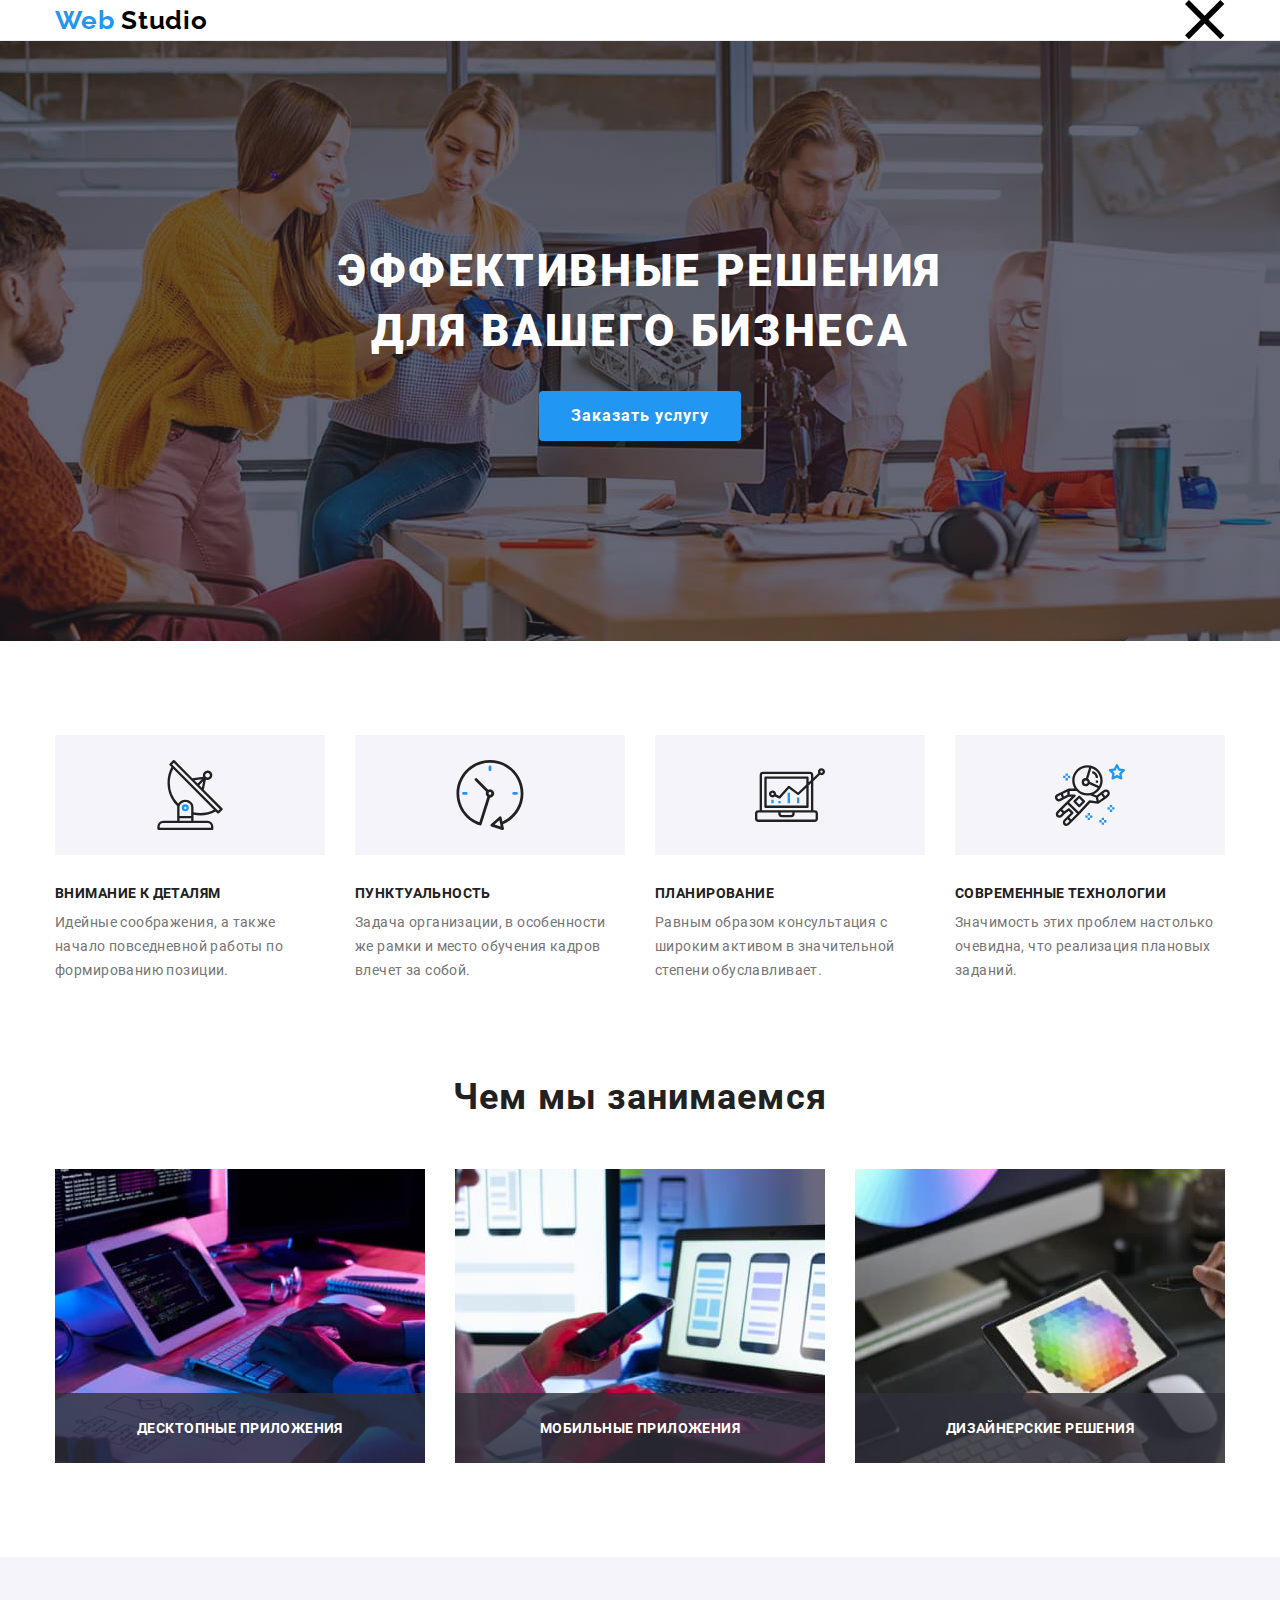
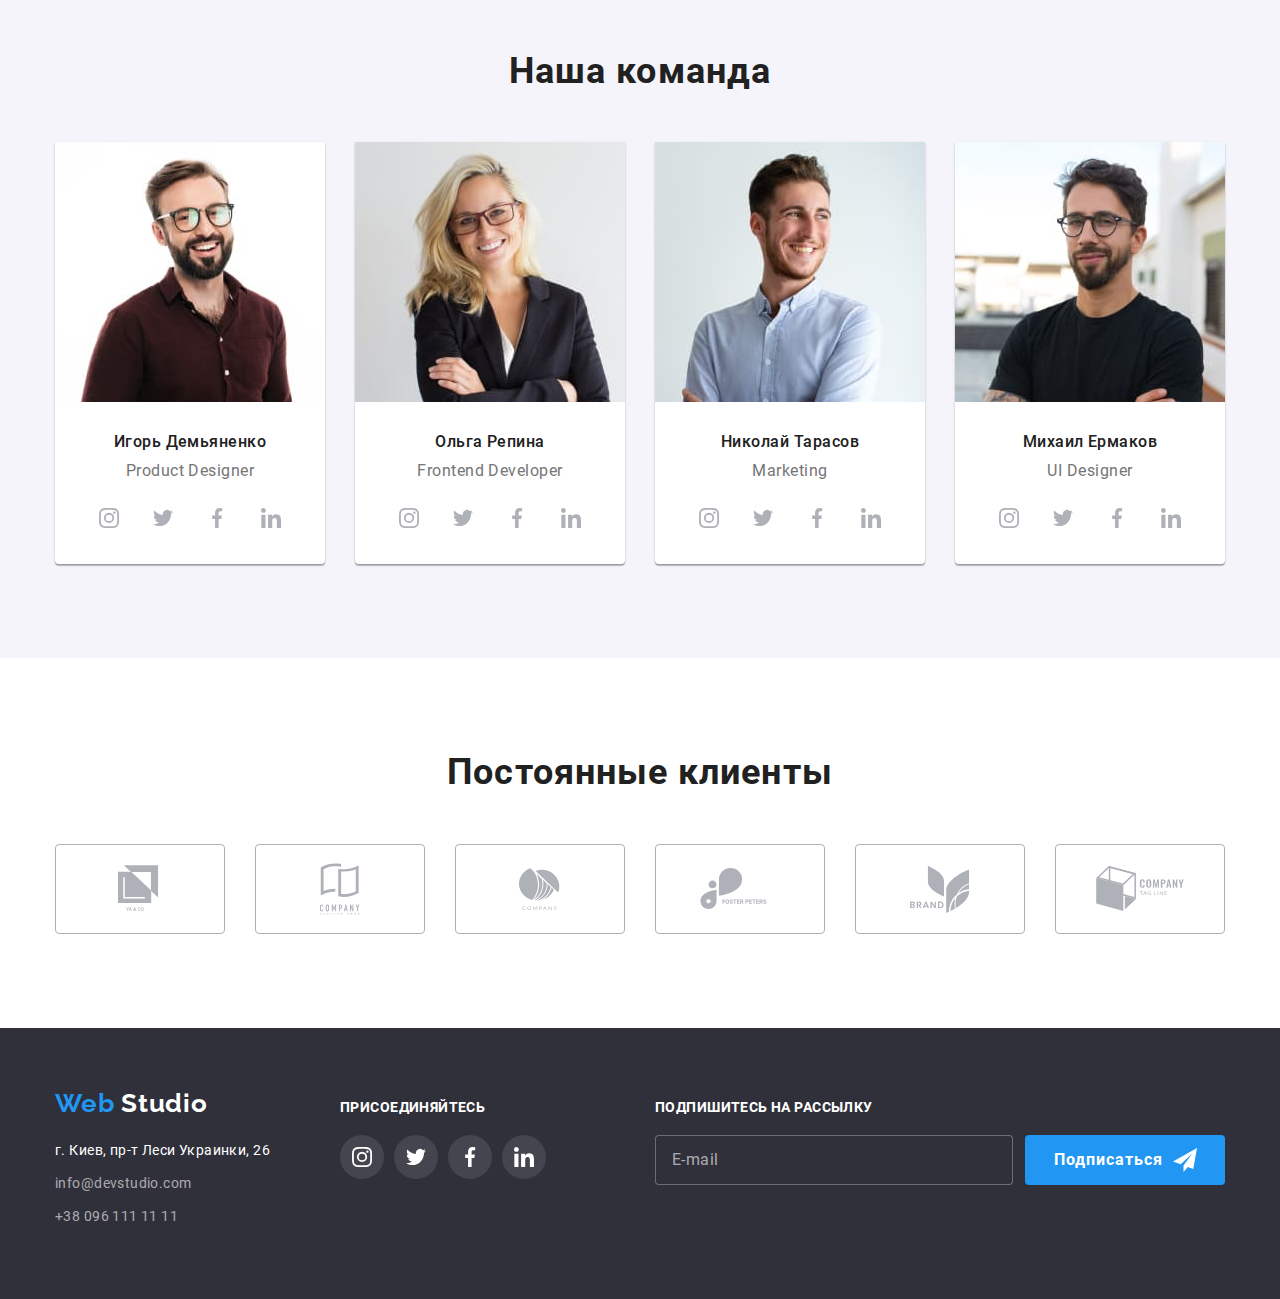
==== index.html @ 9d67cb55 "Добавляет адаптивную верстку" ====
<!DOCTYPE html>
<html lang="ru">
  <head>
    <meta charset="UTF-8" />
    <meta name="viewport" content="width=device-width, initial-scale=1.0" />
    <meta http-equiv="X-UA-Compatible" content="ie=edge" />
    <title>Веб студия</title>

    <link rel="stylesheet" href="./css/main.min.css" />
  </head>
  <body class="page">
    <!-- Шапка сайта -->
    <header class="page-header">
      <div class="container">
        <nav class="header-nav">
          <a href="./index.html" class="logo">
            <span class="logo-web">Web</span>
            <span class="logo-studio">Studio</span>
          </a>
          <button class="menu-button is-open" type="button" aria-expanded="false" aria-controls="menu-container" data-menu-button>
            <svg width="40" height="40" aria-label="Переключатель мобильного меню">
              
              <use class="icon-mobile-menu-close" href="./images/sprite.svg#icon-mobile-menu-close"></use>
              <use class="icon-mobile-menu" href="./images/sprite.svg#icon-mobile-menu"></use>
            </svg>  
            </button>

            <!-- <div class="menu-container" id="menu-container" data-menu>Menu</div> -->
          <!-- <ul class="list nav site-nav">
            <li class="site-nav-item">
              <a href="./index.html" class="site-nav-link current">Студия</a>
            </li>
            <li class="site-nav-item">
              <a href="./portfolio.html" class="site-nav-link">Портфолио</a>
            </li>
            <li class="site-nav-item">
              <a href="" class="site-nav-link">Контакты</a>
            </li>
          </ul>
        </nav>
        <ul class="list nav contact-nav">
          <li class="contact-nav-item">
            <a
              href="mailto:info@devstudio.com"
              class="contact-nav-link email-link"
              aria-label="envelope"
              ><svg class="email-link-icon">
                <use href="./images/sprite.svg#icon-envelope"></use></svg
              >info@devstudio.com</a
            >
          </li>
          <li class="contact-nav-item">
            <a
              href="tel:+380961111111"
              class="contact-nav-link phone-link"
              aria-label="mobilephone"
            >
              <svg class="phone-link-icon">
                <use href="./images/sprite.svg#icon-smartphone"></use></svg
              >+38 096 111 11 11</a
            >
          </li>
        </ul> -->
      </div>
    </header>

    <main>
      <!-- Герой -->
      <section class="hero hero-overlay">
        <h1 class="hero-title">
          Эффективные решения <br />
          для вашего бизнеса
        </h1>
        <button type="button" class="btn" data-modal-open>
          Заказать услугу
        </button>
      </section>

      <!-- Особенности -->
      <section class="section feature-section">
        <div class="container">
          <!-- Скрытый заголовок -->
          <h2 class="section-title visually-hidden">
            Особенности работы команды
          </h2>
          <ul class="list features-list">
            <li class="features-list-item icon-antenna">
              <div class="features-icon-container">
                <svg class="features-icon" width="70" height="70">
                  <use href="./images/sprite.svg#icon-antenna"></use>
                </svg>
              </div>
              <div class="features-textbox">
                <h3 class="title">Внимание к деталям</h3>
                <p class="features-description">
                  Идейные соображения, а также начало повседневной работы по
                  формированию позиции.
                </p>
              </div>
            </li>
            <li class="features-list-item icon-clock">
              <div class="features-icon-container">
                <svg class="features-icon" width="70" height="70">
                  <use href="./images/sprite.svg#icon-clock"></use>
                </svg>
              </div>
              <div class="features-textbox">
                <h3 class="title">Пунктуальность</h3>
                <p class="features-description">
                  Задача организации, в особенности же рамки и место обучения
                  кадров влечет за собой.
                </p>
              </div>
            </li>
            <li class="features-list-item icon-diagram">
              <div class="features-icon-container">
                <svg class="features-icon" width="70" height="70">
                  <use href="./images/sprite.svg#icon-diagram"></use>
                </svg>
              </div>
              <div class="features-textbox">
                <h3 class="title">Планирование</h3>
                <p class="features-description">
                  Равным образом консультация с широким активом в значительной
                  степени обуславливает.
                </p>
              </div>
            </li>
            <li class="features-list-item icon-astronaut">
              <div class="features-icon-container">
                <svg class="features-icon" width="70" height="70">
                  <use href="./images/sprite.svg#icon-astronaut"></use>
                </svg>
              </div>
              <div class="features-textbox">
                <h3 class="title">Современные технологии</h3>
                <p class="features-description">
                  Значимость этих проблем настолько очевидна, что реализация
                  плановых заданий.
                </p>
              </div>
            </li>
          </ul>
        </div>
      </section>

      <!-- Чем мы занимаемся -->
      <section class="section product-section">
        <div class="container">
          <h2 class="section-title">Чем мы занимаемся</h2>
          <ul class="list product-list">
            <li class="product-list-item">
              <img
                class="product-picture"
                src="./images/products/desktop-application.jpg"
                alt="Ноутбук"
                width="370"
              />
              <h3 class="title product-title">Десктопные приложения</h3>
            </li>
            <li class="product-list-item">
              <img
                class="product-picture"
                src="./images/products/mob-app.jpg"
                alt="Смартфон"
                width="370"
              />

              <h3 class="title product-title">Мобильные приложения</h3>
            </li>
            <li class="product-list-item">
              <img
                class="product-picture"
                src="./images/products/des-solution.jpg"
                alt="Дизайн"
                width="370"
              />

              <h3 class="title product-title">Дизайнерские решения</h3>
            </li>
          </ul>
        </div>
      </section>

      <!-- Наша команда -->
      <section class="section team-section">
        <div class="container">
          <h2 class="section-title">Наша команда</h2>
          <ul class="list team-list">
            <li class="team-list-item">
              <img
                class="team-picture"
                src="./images/team/team-igor.jpg"
                alt="Игорь Демьяненко"
                width="270"
              />
              <div class="team-description-position">
                <h3 class="title">Игорь Демьяненко</h3>
                <p class="team-description">Product Designer</p>
                <ul class="list socials-list">
                  <li class="socials-list-item">
                    <a
                      class="social-link"
                      href=""
                      aria-label="Ссылка на Инстаграм"
                      target="_blank"
                      rel="noopener noreferrer"
                    >
                      <svg
                        class="social-icon instagram-icon"
                        width="20"
                        height="20"
                      >
                        <use href="./images/sprite.svg#icon-instagram"></use>
                      </svg>
                    </a>
                  </li>
                  <li class="socials-list-item">
                    <a
                      class="social-link"
                      href=""
                      aria-label="Ссылка на Твиттер"
                      target="_blank"
                      rel="noopener noreferrer"
                    >
                      <svg
                        class="social-icon twitter-icon"
                        width="20"
                        height="20"
                      >
                        <use href="./images/sprite.svg#icon-twitter"></use>
                      </svg>
                    </a>
                  </li>
                  <li class="socials-list-item">
                    <a
                      class="social-link"
                      href=""
                      aria-label="Ссылка на Фейсбук"
                      target="_blank"
                      rel="noopener noreferrer"
                    >
                      <svg
                        class="social-icon facebook-icon"
                        width="20"
                        height="20"
                      >
                        <use href="./images/sprite.svg#icon-facebook"></use>
                      </svg>
                    </a>
                  </li>
                  <li class="socials-list-item">
                    <a
                      class="social-link"
                      href=""
                      aria-label="Ссылка на Линкедин"
                      target="_blank"
                      rel="noopener noreferrer"
                    >
                      <svg
                        class="social-icon linkedin-icon"
                        width="20"
                        height="20"
                      >
                        <use href="./images/sprite.svg#icon-linkedin"></use>
                      </svg>
                    </a>
                  </li>
                </ul>
              </div>
            </li>
            <li class="team-list-item">
              <img
                class="team-picture"
                src="./images/team/team-olga-repina.jpg"
                alt="Ольга Репина"
                width="270"
              />
              <div class="team-description-position">
                <h3 class="title">Ольга Репина</h3>
                <p class="team-description">Frontend Developer</p>
                <ul class="list socials-list">
                  <li class="socials-list-item">
                    <a
                      class="social-link"
                      href=""
                      aria-label="Ссылка на Инстаграм"
                      target="_blank"
                      rel="noopener noreferrer"
                    >
                      <svg
                        class="social-icon instagram-icon"
                        width="20"
                        height="20"
                      >
                        <use href="./images/sprite.svg#icon-instagram"></use>
                      </svg>
                    </a>
                  </li>
                  <li class="socials-list-item">
                    <a
                      class="social-link"
                      href=""
                      aria-label="Ссылка на Твиттер"
                      target="_blank"
                      rel="noopener noreferrer"
                    >
                      <svg
                        class="social-icon twitter-icon"
                        width="20"
                        height="20"
                      >
                        <use href="./images/sprite.svg#icon-twitter"></use>
                      </svg>
                    </a>
                  </li>
                  <li class="socials-list-item">
                    <a
                      class="social-link"
                      href=""
                      aria-label="Ссылка на Фейсбук"
                      target="_blank"
                      rel="noopener noreferrer"
                    >
                      <svg
                        class="social-icon facebook-icon"
                        width="20"
                        height="20"
                      >
                        <use href="./images/sprite.svg#icon-facebook"></use>
                      </svg>
                    </a>
                  </li>
                  <li class="socials-list-item">
                    <a
                      class="social-link"
                      href=""
                      aria-label="Ссылка на Линкедин"
                      target="_blank"
                      rel="noopener noreferrer"
                    >
                      <svg
                        class="social-icon linkedin-icon"
                        width="20"
                        height="20"
                      >
                        <use href="./images/sprite.svg#icon-linkedin"></use>
                      </svg>
                    </a>
                  </li>
                </ul>
              </div>
            </li>
            <li class="team-list-item">
              <img
                class="team-picture"
                src="./images/team/team-nikolai-tarasov.jpg"
                alt="Николай Тарасов"
                width="270"
              />
              <div class="team-description-position">
                <h3 class="title">Николай Тарасов</h3>
                <p class="team-description">Marketing</p>
                <ul class="list socials-list">
                  <li class="socials-list-item">
                    <a
                      class="social-link"
                      href=""
                      aria-label="Ссылка на Инстаграм"
                      target="_blank"
                      rel="noopener noreferrer"
                    >
                      <svg
                        class="social-icon instagram-icon"
                        width="20"
                        height="20"
                      >
                        <use href="./images/sprite.svg#icon-instagram"></use>
                      </svg>
                    </a>
                  </li>
                  <li class="socials-list-item">
                    <a
                      class="social-link"
                      href=""
                      aria-label="Ссылка на Твиттер"
                      target="_blank"
                      rel="noopener noreferrer"
                    >
                      <svg
                        class="social-icon twitter-icon"
                        width="20"
                        height="20"
                      >
                        <use href="./images/sprite.svg#icon-twitter"></use>
                      </svg>
                    </a>
                  </li>
                  <li class="socials-list-item">
                    <a
                      class="social-link"
                      href=""
                      aria-label="Ссылка на Фейсбук"
                      target="_blank"
                      rel="noopener noreferrer"
                    >
                      <svg
                        class="social-icon facebook-icon"
                        width="20"
                        height="20"
                      >
                        <use href="./images/sprite.svg#icon-facebook"></use>
                      </svg>
                    </a>
                  </li>
                  <li class="socials-list-item">
                    <a
                      class="social-link"
                      href=""
                      aria-label="Ссылка на Линкедин"
                      target="_blank"
                      rel="noopener noreferrer"
                    >
                      <svg
                        class="social-icon linkedin-icon"
                        width="20"
                        height="20"
                      >
                        <use href="./images/sprite.svg#icon-linkedin"></use>
                      </svg>
                    </a>
                  </li>
                </ul>
              </div>
            </li>
            <li class="team-list-item">
              <img
                class="team-picture"
                src="./images/team/team-mikhail.jpg"
                alt="Михаил Ермаков"
                width="270"
              />
              <div class="team-description-position">
                <h3 class="title">Михаил Ермаков</h3>
                <p class="team-description">UI Designer</p>
                <ul class="list socials-list">
                  <li class="socials-list-item">
                    <a
                      class="social-link"
                      href=""
                      aria-label="Ссылка на Инстаграм"
                      target="_blank"
                      rel="noopener noreferrer"
                    >
                      <svg
                        class="social-icon instagram-icon"
                        width="20"
                        height="20"
                      >
                        <use href="./images/sprite.svg#icon-instagram"></use>
                      </svg>
                    </a>
                  </li>
                  <li class="socials-list-item">
                    <a
                      class="social-link"
                      href=""
                      aria-label="Ссылка на Твиттер"
                      target="_blank"
                      rel="noopener noreferrer"
                    >
                      <svg
                        class="social-icon twitter-icon"
                        width="20"
                        height="20"
                      >
                        <use href="./images/sprite.svg#icon-twitter"></use>
                      </svg>
                    </a>
                  </li>
                  <li class="socials-list-item">
                    <a
                      class="social-link"
                      href=""
                      aria-label="Ссылка на Фейсбук"
                      target="_blank"
                      rel="noopener noreferrer"
                    >
                      <svg
                        class="social-icon facebook-icon"
                        width="20"
                        height="20"
                      >
                        <use href="./images/sprite.svg#icon-facebook"></use>
                      </svg>
                    </a>
                  </li>
                  <li class="socials-list-item">
                    <a
                      class="social-link"
                      href=""
                      aria-label="Ссылка на Линкедин"
                      target="_blank"
                      rel="noopener noreferrer"
                    >
                      <svg
                        class="social-icon linkedin-icon"
                        width="20"
                        height="20"
                      >
                        <use href="./images/sprite.svg#icon-linkedin"></use>
                      </svg>
                    </a>
                  </li>
                </ul>
              </div>
            </li>
          </ul>
        </div>
      </section>

      <!-- Постоянные клиенты -->
      <section class="section">
        <div class="container">
          <h2 class="section-title">Постоянные клиенты</h2>
          <ul class="list clients-list">
            <li class="clients-list-item">
              <a class="clients-link" href="" aria-label="Ya & Co">
                <svg class="clients-icon" width="44.27" height="49.23">
                  <use href="./images/sprite.svg#icon-client-1"></use>
                </svg>
              </a>
            </li>
            <li class="clients-list-item">
              <a
                class="clients-link"
                href=""
                aria-label="Company Tagline Heree"
              >
                <svg class="clients-icon" width="40" height="52">
                  <use href="./images/sprite.svg#icon-client-2"></use></svg
              ></a>
            </li>
            <li class="clients-list-item">
              <a class="clients-link" href="" aria-label="Company">
                <svg class="clients-icon" width="41" height="42.6">
                  <use href="./images/sprite.svg#icon-client-3"></use>
                </svg>
              </a>
            </li>
            <li class="clients-list-item">
              <a class="clients-link" href="" aria-label="Foster Peters">
                <svg class="clients-icon" width="79.66" height="42.02">
                  <use href="./images/sprite.svg#icon-client-4"></use>
                </svg>
              </a>
            </li>
            <li class="clients-list-item">
              <a class="clients-link" href="" aria-label="Brand">
                <svg class="clients-icon" width="59" height="47">
                  <use href="./images/sprite.svg#icon-client-5"></use>
                </svg>
              </a>
            </li>
            <li class="clients-list-item">
              <a class="clients-link" href="" aria-label="Company Tag Line">
                <svg class="clients-icon" width="88.48" height="45.44">
                  <use href="./images/sprite.svg#icon-client-6"></use>
                </svg>
              </a>
            </li>
          </ul>
        </div>
      </section>
    </main>

    <!-- Футер -->
    <footer class="footer">
      <div class="container footer-flex">
        <div class="tablet-footer-flex">
        <div class="address">
          <a href="./index.html" class="logo">
            <span class="logo-web">Web</span>
            <span class="logo-studio">Studio</span>
          </a>

          <address class="footer-address">
            <span class="location"> г. Киев, пр-т Леси Украинки, 26</span>
            <br />
            <a
              href="mailto:info@devstudio.com"
              class="link mail-link"
              aria-label="envelope"
              >info@devstudio.com</a
            >
            <br />
            <a href="tel:+380961111111" class="link" aria-label="mobilephine"
              >+38 096 111 11 11</a
            >
          </address>
        </div>
        <div class="join">
          <b class="call-to-action">присоединяйтесь</b>
          <ul class="list socials-list">
            <li class="socials-list-item">
              <a class="social-link footer-social-link" href="">
                <svg class="social-icon instagram-icon" width="20" height="20">
                  <use href="./images/sprite.svg#icon-instagram"></use>
                </svg>
              </a>
            </li>
            <li class="socials-list-item">
              <a class="social-link footer-social-link" href="">
                <svg class="social-icon twitter-icon" width="20" height="20">
                  <use href="./images/sprite.svg#icon-twitter"></use>
                </svg>
              </a>
            </li>
            <li class="socials-list-item">
              <a class="social-link footer-social-link" href="">
                <svg class="social-icon facebook-icon" width="20" height="20">
                  <use href="./images/sprite.svg#icon-facebook"></use>
                </svg>
              </a>
            </li>
            <li class="socials-list-item">
              <a class="social-link footer-social-link" href="">
                <svg class="social-icon linkedin-icon" width="20" height="20">
                  <use href="./images/sprite.svg#icon-linkedin"></use>
                </svg>
              </a>
            </li>
          </ul>
        </div>
        </div>
        <div class="subscription">
          <b class="call-to-action">Подпишитесь на рассылку</b>
          <form class="subscription-form">
            <input
              class="footer-email"
              type="email"
              name="mail"
              id="footer-mail"
              placeholder="E-mail"
            />
            <button class="btn email-btn" type="submit">
              <span class="btn-text">Подписаться</span>
              <svg class="icon-send" width="24" height="24">
                <use href="./images/sprite.svg#icon-send"></use>
              </svg>
            </button>
          </form>
        </div>
      </div>
    </footer>

    <!-- Модальное окно -->
    <div class="backdrop is-hidden" data-modal>
      <div class="modal">
        <div class="btn-position">
          <button class="btn-close" data-modal-close>
            <svg class="icon-close" width="18" height="18">
              <use href="./images/sprite.svg#icon-close"></use>
            </svg>
          </button>
        </div>

        <!-- Форма -->

        <form class="form">
          <b class="form-call-to-action"
            >Оставьте свои данные, мы вам перезвоним</b
          >

          <label class="form-field">
            <span class="form-label">Имя</span>
            <input class="form-input" type="text" name="name" />
            <svg class="form-icon">
              <use href="./images/sprite.svg#icon-person"></use>
            </svg>
          </label>

          <label class="form-field">
            <span class="form-label">Телефон</span>
            <input class="form-input" type="tel" name="tel" />
            <svg class="form-icon">
              <use href="./images/sprite.svg#icon-tel"></use>
            </svg>
          </label>

          <label class="form-field">
            <span class="form-label">Почта</span>
            <input class="form-input" type="email" name="mail" />
            <svg class="form-icon">
              <use href="./images/sprite.svg#icon-mail"></use>
            </svg>
          </label>

          <label class="comment-field">
            <span class="form-label">Комментарий</span>
            <textarea
              class="comment"
              name="comment"
              placeholder="Введите текст"
            ></textarea>
          </label>

          <label class="checkbox-field">
            <input
              class="input-checkbox"
              type="checkbox"
              name="agreement"
              value="agreement"
            /><span class="checkbox-icon"></span>
            <span class="checkbox-label"
              >Соглашаюсь с рассылкой и принимаю
              <a class="checkbox-link" href="">Условия договора</a>
            </span>
          </label>

          <button type="submit" class="btn form-btn">Отправить</button>
        </form>
      </div>
    </div>

    <script src="./js/modal.js"></script>
    <script src="./js/menu.js"></script>
  </body>
</html>
---- css/main.min.css ----
@font-face{font-family:'Raleway';font-style:normal;font-weight:700;src:local(""),url("../fonts/raleway-v17-latin_cyrillic-700.woff2") format("woff2"),url("../fonts/raleway-v17-latin_cyrillic-700.woff") format("woff")}@font-face{font-family:'Roboto';font-style:normal;font-weight:400;src:local("Roboto"),local("Roboto-Regular"),url("../fonts/roboto-v20-latin_cyrillic-regular.woff2") format("woff2"),url("../fonts/roboto-v20-latin_cyrillic-regular.woff") format("woff")}@font-face{font-family:'Roboto';font-style:normal;font-weight:500;src:local("Roboto Medium"),local("Roboto-Medium"),url("../fonts/roboto-v20-latin_cyrillic-500.woff2") format("woff2"),url("../fonts/roboto-v20-latin_cyrillic-500.woff") format("woff")}@font-face{font-family:'Roboto';font-style:normal;font-weight:700;src:local("Roboto Bold"),local("Roboto-Bold"),url("../fonts/roboto-v20-latin_cyrillic-700.woff2") format("woff2"),url("../fonts/roboto-v20-latin_cyrillic-700.woff") format("woff")}@font-face{font-family:'Roboto';font-style:normal;font-weight:900;src:local("Roboto Black"),local("Roboto-Black"),url("../fonts/roboto-v20-latin_cyrillic-900.woff2") format("woff2"),url("../fonts/roboto-v20-latin_cyrillic-900.woff") format("woff")}.features-icon-container,.social-link,.clients-link{display:-webkit-box;display:-ms-flexbox;display:flex;-webkit-box-pack:center;-ms-flex-pack:center;justify-content:center;-webkit-box-align:center;-ms-flex-align:center;align-items:center}/*! normalize.css v8.0.1 | MIT License | github.com/necolas/normalize.css */html{line-height:1.15;-webkit-text-size-adjust:100%}body{margin:0}main{display:block}h1{font-size:2em;margin:0.67em 0}hr{-webkit-box-sizing:content-box;box-sizing:content-box;height:0;overflow:visible}pre{font-family:monospace, monospace;font-size:1em}a{background-color:transparent}abbr[title]{border-bottom:none;text-decoration:underline;-webkit-text-decoration:underline dotted;text-decoration:underline dotted}b,strong{font-weight:bolder}code,kbd,samp{font-family:monospace, monospace;font-size:1em}small{font-size:80%}sub,sup{font-size:75%;line-height:0;position:relative;vertical-align:baseline}sub{bottom:-0.25em}sup{top:-0.5em}img{border-style:none}button,input,optgroup,select,textarea{font-family:inherit;font-size:100%;line-height:1.15;margin:0}button,input{overflow:visible}button,select{text-transform:none}button,[type='button'],[type='reset'],[type='submit']{-webkit-appearance:button}button::-moz-focus-inner,[type='button']::-moz-focus-inner,[type='reset']::-moz-focus-inner,[type='submit']::-moz-focus-inner{border-style:none;padding:0}button:-moz-focusring,[type='button']:-moz-focusring,[type='reset']:-moz-focusring,[type='submit']:-moz-focusring{outline:1px dotted ButtonText}fieldset{padding:0.35em 0.75em 0.625em}legend{-webkit-box-sizing:border-box;box-sizing:border-box;color:inherit;display:table;max-width:100%;padding:0;white-space:normal}progress{vertical-align:baseline}textarea{overflow:auto}[type='checkbox'],[type='radio']{-webkit-box-sizing:border-box;box-sizing:border-box;padding:0}[type='number']::-webkit-inner-spin-button,[type='number']::-webkit-outer-spin-button{height:auto}[type='search']{-webkit-appearance:textfield;outline-offset:-2px}[type='search']::-webkit-search-decoration{-webkit-appearance:none}::-webkit-file-upload-button{-webkit-appearance:button;font:inherit}details{display:block}summary{display:list-item}template{display:none}[hidden]{display:none}html{-webkit-box-sizing:border-box;box-sizing:border-box}*,*::before,*::after{-webkit-box-sizing:inherit;box-sizing:inherit}.page{background-color:#fff;color:#757575;font-family:Roboto, sans-serif;font-style:normal;font-weight:400;font-size:14px;line-height:1.714;letter-spacing:0.03em}.list{padding:0;margin:0;list-style:none}.container{width:100%;padding-left:15px;padding-right:15px;margin-left:auto;margin-right:auto}@media screen and (min-width: 480px){.container{width:480px}}@media screen and (min-width: 768px){.container{width:768px}}@media screen and (min-width: 1200px){.container{width:1200px}}.visually-hidden{position:absolute;width:1px;height:1px;margin:-1px;border:0;padding:0;clip:rect(0 0 0 0);overflow:hidden}.title{color:#212121;font-weight:700;font-size:14px;line-height:1.143;letter-spacing:0.03em}.link{text-decoration:none}.header-nav{display:-webkit-box;display:-ms-flexbox;display:flex;-webkit-box-pack:justify;-ms-flex-pack:justify;justify-content:space-between;-webkit-box-align:center;-ms-flex-align:center;align-items:center;font-weight:500;font-size:14px;line-height:1.143;letter-spacing:0.02em}.menu-button{display:-webkit-inline-box;display:-ms-inline-flexbox;display:inline-flex;margin:0;padding:0;width:40px;height:40px;border:none;background-color:transparent}.menu-button .icon-mobile-menu-close{display:none}.menu-button.is-open .icon-mobile-menu-close{display:block}.menu-button.is-open .icon-mobile-menu{display:none}.menu-container{position:absolute;top:100%;left:0;width:100%;text-align:center;background-color:yellow}.logo{font-family:Raleway, sans-serif;font-style:normal;font-weight:700;font-size:24px;line-height:1.167;letter-spacing:0.03em;text-decoration:none}@media screen and (min-width: 1200px){.logo{font-size:26px;line-height:1.192}}.logo-web{color:#2196f3}.logo-studio{color:#000}.site-nav{margin-left:85px}.site-nav-item:not(:last-child){margin-right:50px}.site-nav-link{display:block;padding-top:32px;padding-bottom:32px;color:#212121;text-decoration:none;-webkit-transition:color 250ms cubic-bezier(0.4, 0, 0.2, 1);transition:color 250ms cubic-bezier(0.4, 0, 0.2, 1)}.site-nav-link:hover,.site-nav-link:focus{color:#2196f3}.site-nav-link.current{position:relative;color:#2196f3}.site-nav-link.current::after{content:'';position:absolute;left:0;bottom:0;-webkit-transform:translateY(1px);transform:translateY(1px);display:block;width:100%;height:4px;background-color:#2196f3;border-radius:2px}.contact-nav{margin-left:auto}.contact-nav-item:not(:last-child){margin-right:50px}.contact-nav-link{-webkit-box-align:center;-ms-flex-align:center;align-items:center;color:#757575;text-decoration:none;-webkit-transition:color 250ms cubic-bezier(0.4, 0, 0.2, 1);transition:color 250ms cubic-bezier(0.4, 0, 0.2, 1)}.contact-nav-link:hover,.contact-nav-link:focus{color:#2196f3}.email-link-icon{width:16px;height:12px;margin-right:10px;fill:currentColor}.phone-link-icon{width:10px;height:16px;margin-right:10px;fill:currentColor}.page-header{position:relative;border-bottom:1px solid #ececec}.section{padding-top:60px;padding-bottom:60px}@media screen and (min-width: 1200px){.section{padding-top:94px;padding-bottom:94px}}.section-title{margin-top:0;margin-bottom:30px;color:#212121;font-weight:700;font-size:28px;line-height:1.18;text-align:center;letter-spacing:0.03em}@media screen and (min-width: 1200px){.section-title{margin-bottom:50px;font-size:36px;line-height:1.16}}.hero{padding-top:200px;padding-bottom:200px;text-align:center}.hero-overlay{max-width:1600px;height:600px;margin-left:auto;margin-right:auto;background-color:#2f303a;background-image:-webkit-gradient(linear, left top, right top, from(rgba(47,48,58,0.4)), to(rgba(47,48,58,0.4))),url(../images/header/header-pic.jpg);background-image:linear-gradient(to right, rgba(47,48,58,0.4), rgba(47,48,58,0.4)),url(../images/header/header-pic.jpg);background-repeat:no-repeat;background-size:cover;background-position:center}.hero-title{margin-top:0;margin-bottom:30px;color:#fff;font-weight:900;font-size:26px;line-height:1.615;letter-spacing:0.06em;text-transform:uppercase}@media screen and (min-width: 1200px){.hero-title{font-size:44px;line-height:1.364}}.btn{display:inline-block;border-radius:4px;border:none;min-width:200px;padding:10px 32px;cursor:pointer;background-color:#2196f3;color:#fff;font-family:Roboto, sans-serif;font-style:normal;font-weight:700;font-size:16px;line-height:1.875;letter-spacing:0.06em;text-align:center;text-decoration:none;-webkit-transition:background-color 250ms cubic-bezier(0.4, 0, 0.2, 1),color 250ms cubic-bezier(0.4, 0, 0.2, 1);transition:background-color 250ms cubic-bezier(0.4, 0, 0.2, 1),color 250ms cubic-bezier(0.4, 0, 0.2, 1)}.btn:hover,.btn:focus{background-color:#fff;color:#2196f3}@media screen and (min-width: 1200px){.feature-section{padding-bottom:0}}@media screen and (min-width: 768px){.features-list{display:-webkit-box;display:-ms-flexbox;display:flex;-ms-flex-wrap:wrap;flex-wrap:wrap;margin:-15px}}@media screen and (min-width: 768px){.features-list-item{max-width:calc((100% - 4 * 15px) / 2);margin:15px}}@media screen and (min-width: 1200px){.features-list-item{max-width:calc((100% - 8 * 15px) / 4)}}@media screen and (max-width: 767px){.features-list-item:not(:last-child){margin-bottom:30px}}.features-list .title{margin-top:0;margin-bottom:10px;text-transform:uppercase}.features-textbox{padding-top:30px}.features-icon-container{height:120px;background-color:#f5f4fa}.features-description{margin-top:0;margin-bottom:0}@media screen and (max-width: 1199px){.product-section{display:none}}.product-list{display:-webkit-box;display:-ms-flexbox;display:flex}.product-list-item{position:relative;width:calc((100% - 60px) / 3)}.product-list-item:not(:last-child){margin-right:30px}.product-picture{display:block}.product-title{position:absolute;bottom:0;left:0;width:100%;margin-top:0;margin-bottom:0;padding-top:27px;padding-bottom:27px;background-color:rgba(47,48,58,0.8);color:#fff;text-align:center;text-transform:uppercase}.socials-list{display:-webkit-box;display:-ms-flexbox;display:flex;-webkit-box-pack:center;-ms-flex-pack:center;justify-content:center;-webkit-box-align:center;-ms-flex-align:center;align-items:center}.socials-list-item{-webkit-box-pack:center;-ms-flex-pack:center;justify-content:center}.socials-list-item:not(:last-child){margin-right:10px}.social-link{width:44px;height:44px;border-radius:50%;color:#afb1b8;-webkit-transition:color 250ms cubic-bezier(0.4, 0, 0.2, 1),background-color 250ms cubic-bezier(0.4, 0, 0.2, 1);transition:color 250ms cubic-bezier(0.4, 0, 0.2, 1),background-color 250ms cubic-bezier(0.4, 0, 0.2, 1)}.social-link:hover,.social-link:focus{color:#fff;background-color:#2196f3}.social-icon{fill:currentColor}.team-section{background-color:#f5f4fa}@media screen and (min-width: 768px){.team-list{display:-webkit-box;display:-ms-flexbox;display:flex;-ms-flex-wrap:wrap;flex-wrap:wrap;-webkit-box-pack:center;-ms-flex-pack:center;justify-content:center;margin:-15px}}.team-list-item{background-color:#fff;border-radius:0px 0px 4px 4px;-webkit-box-shadow:0px 1px 3px rgba(0,0,0,0.12),0px 1px 1px rgba(0,0,0,0.14),0px 2px 1px rgba(0,0,0,0.2);box-shadow:0px 1px 3px rgba(0,0,0,0.12),0px 1px 1px rgba(0,0,0,0.14),0px 2px 1px rgba(0,0,0,0.2)}@media screen and (min-width: 768px){.team-list-item{max-width:calc((100% - 4 * 15px) / 2);margin:15px}}@media screen and (min-width: 1200px){.team-list-item{max-width:calc((100% - 8 * 15px) / 4)}}@media screen and (max-width: 767px){.team-list-item:not(:last-child){margin-bottom:30px}}.team-list .title{margin-top:0;margin-bottom:10px;font-size:16px;font-weight:500;line-height:1.188;letter-spacing:0.03em;text-align:center}.team-picture{display:block}.team-description-position{padding:30px 32px 24px}.team-description{margin-top:0;margin-bottom:16px;text-align:center;font-size:16px;line-height:1.188;font-weight:400;letter-spacing:0.03em}.clients-list{display:-webkit-box;display:-ms-flexbox;display:flex;-ms-flex-wrap:wrap;flex-wrap:wrap;margin:-15px}.clients-list-item{border-radius:4px;margin:15px}@media screen and (max-width: 767px){.clients-list-item{width:calc((100% - 4 * 15px) / 2)}}@media screen and (min-width: 768px){.clients-list-item{width:calc((100% - 6 * 15px) / 3)}}@media screen and (min-width: 1200px){.clients-list-item{width:calc((100% - 12 * 15px) / 6)}}.clients-link{height:90px;color:#afb1b8;border:1px solid #afb1b8;border-radius:4px;-webkit-transition:color 250ms cubic-bezier(0.4, 0, 0.2, 1),border 250ms cubic-bezier(0.4, 0, 0.2, 1);transition:color 250ms cubic-bezier(0.4, 0, 0.2, 1),border 250ms cubic-bezier(0.4, 0, 0.2, 1)}.clients-link:hover,.clients-link:focus{color:#2196f3;border:1px solid #2196f3}.clients-icon{fill:currentColor}.footer{background-color:#2f303a}.footer-flex{padding-top:60px;padding-bottom:60px;text-align:center}@media screen and (min-width: 1200px){.footer-flex{display:-webkit-box;display:-ms-flexbox;display:flex;-webkit-box-pack:justify;-ms-flex-pack:justify;justify-content:space-between;-webkit-box-align:baseline;-ms-flex-align:baseline;align-items:baseline;text-align:start}}.footer .logo{display:block;margin-bottom:20px}.footer .logo-studio{color:#fff}.address{margin-bottom:60px}@media screen and (min-width: 1200px){.address{margin-bottom:0;margin-right:70px}}.footer-social-link{color:#fff;background-color:rgba(255,255,255,0.1);-webkit-transition:background-color 250ms cubic-bezier(0.4, 0, 0.2, 1);transition:background-color 250ms cubic-bezier(0.4, 0, 0.2, 1)}.footer-social-link:hover,.footer-social-link:focus{background-color:#2196f3}.footer-address{font-style:normal;font-weight:400;font-size:14px;line-height:1.714;letter-spacing:0.03em}.footer-address .link{color:rgba(255,255,255,0.6);text-decoration:none}.footer-address .mail-link{display:inline-block;margin-bottom:9px}.location{display:inline-block;margin-bottom:9px;color:#fff}.join{margin-bottom:20px}@media screen and (min-width: 1200px){.join{margin-bottom:0;margin-right:93px}}.join .socials-list{margin-bottom:60px}@media screen and (min-width: 768px) and (max-width: 1199px){.tablet-footer-flex{display:-webkit-box;display:-ms-flexbox;display:flex;-ms-flex-pack:distribute;justify-content:space-around;-webkit-box-align:baseline;-ms-flex-align:baseline;align-items:baseline}}@media screen and (min-width: 1200px){.tablet-footer-flex{display:-webkit-box;display:-ms-flexbox;display:flex;-webkit-box-align:baseline;-ms-flex-align:baseline;align-items:baseline}}.call-to-action{display:inline-block;margin-bottom:20px;color:#fff;background-color:#2f303a;line-height:1.143;text-transform:uppercase}@media screen and (max-width: 767px){.subscription-form{display:-webkit-box;display:-ms-flexbox;display:flex;-ms-flex-wrap:wrap;flex-wrap:wrap;-webkit-box-pack:center;-ms-flex-pack:center;justify-content:center}}@media screen and (min-width: 768px) and (max-width: 1199px){.subscription-form{display:-webkit-box;display:-ms-flexbox;display:flex;-webkit-box-orient:vertical;-webkit-box-direction:normal;-ms-flex-direction:column;flex-direction:column;-webkit-box-align:center;-ms-flex-align:center;align-items:center}}@media screen and (min-width: 1200px){.subscription-form{display:-webkit-box;display:-ms-flexbox;display:flex}}.footer-email{width:100%;margin-bottom:20px;padding:15px 16px;color:#fff;background-color:#2f303a;border:1px solid rgba(255,255,255,0.3);border-radius:4px}@media screen and (min-width: 768px){.footer-email{display:block;width:450px;height:50px}}@media screen and (min-width: 1200px){.footer-email{margin-bottom:0;margin-right:12px;width:358px}}.footer-email::-webkit-input-placeholder{font-size:16px;line-height:1.25;letter-spacing:0.03em;color:rgba(255,255,255,0.6)}.footer-email:-ms-input-placeholder{font-size:16px;line-height:1.25;letter-spacing:0.03em;color:rgba(255,255,255,0.6)}.footer-email::-ms-input-placeholder{font-size:16px;line-height:1.25;letter-spacing:0.03em;color:rgba(255,255,255,0.6)}.footer-email::placeholder{font-size:16px;line-height:1.25;letter-spacing:0.03em;color:rgba(255,255,255,0.6)}.email-btn{display:-webkit-box;display:-ms-flexbox;display:flex;-webkit-box-align:center;-ms-flex-align:center;align-items:center;border-radius:4px;border:none;width:200px;height:50px;padding-top:10px;padding-bottom:10px;padding-left:29px;padding-right:28px;cursor:pointer}.email-btn .btn-text{margin-right:10px}.icon-send{fill:currentColor}.backdrop{position:fixed;top:0;left:0;width:100%;height:100%;background-color:rgba(0,0,0,0.2);opacity:1;-webkit-transition:opacity 250ms cubic-bezier(0.4, 0, 0.2, 1);transition:opacity 250ms cubic-bezier(0.4, 0, 0.2, 1)}.backdrop.is-hidden{opacity:0;pointer-events:none}.backdrop.is-hidden .modal{-webkit-transform:translate(-50%, -50%) scale(1.2);transform:translate(-50%, -50%) scale(1.2)}.modal{position:absolute;top:50%;left:50%;min-width:528px;min-height:581px;background-color:#fff;-webkit-transform:translate(-50%, -50%) scale(1);transform:translate(-50%, -50%) scale(1);-webkit-transition:-webkit-transform 250ms cubic-bezier(0.4, 0, 0.2, 1);transition:-webkit-transform 250ms cubic-bezier(0.4, 0, 0.2, 1);transition:transform 250ms cubic-bezier(0.4, 0, 0.2, 1);transition:transform 250ms cubic-bezier(0.4, 0, 0.2, 1), -webkit-transform 250ms cubic-bezier(0.4, 0, 0.2, 1)}.form-call-to-action{display:block;margin-bottom:12px;font-family:Roboto, sans-serif;font-style:normal;font-weight:700;font-size:20px;line-height:1.15;text-align:center;letter-spacing:0.03em;color:var(--title-text-color)}.btn-close{display:-webkit-box;display:-ms-flexbox;display:flex;-webkit-box-pack:center;-ms-flex-pack:center;justify-content:center;-webkit-box-align:center;-ms-flex-align:center;align-items:center;padding:0;margin:0;margin-top:8px;margin-bottom:2px;margin-right:8px;width:30px;height:30px;border:1px solid rgba(0,0,0,0.1);border-radius:50%;cursor:pointer;background-color:#fff;color:#000;-webkit-transition:color 250ms cubic-bezier(0.4, 0, 0.2, 1);transition:color 250ms cubic-bezier(0.4, 0, 0.2, 1)}.btn-close:hover,.btn-close:focus{color:#2196f3}.icon-close{fill:currentColor}.btn-position{display:-webkit-box;display:-ms-flexbox;display:flex;-webkit-box-pack:end;-ms-flex-pack:end;justify-content:flex-end}.form{margin-right:auto;margin-left:auto;padding-left:41px;padding-right:39px;color:#212121}.form-field,.comment-field{position:relative;display:-webkit-box;display:-ms-flexbox;display:flex;-webkit-box-orient:vertical;-webkit-box-direction:normal;-ms-flex-direction:column;flex-direction:column;margin-bottom:10px}.comment-field{margin-bottom:20px}.form-label{margin-bottom:4px;font-size:12px;line-height:1.16;letter-spacing:0.01em;color:#757575}.form-input{height:40px;margin:0;padding-left:42px;padding-top:11px;padding-bottom:11px;padding-right:12px;border:1px solid rgba(33,33,33,0.2);border-radius:4px;-webkit-transition:border 250ms cubic-bezier(0.4, 0, 0.2, 1);transition:border 250ms cubic-bezier(0.4, 0, 0.2, 1)}.form-icon{position:absolute;top:29px;left:12px;width:18px;height:18px;fill:currentColor;-webkit-transition:color 250ms cubic-bezier(0.4, 0, 0.2, 1);transition:color 250ms cubic-bezier(0.4, 0, 0.2, 1)}.form-input:hover+.form-icon,.comment-field:focus-within>.form-icon{color:#2196f3}.form-input:hover,.comment:hover,.form-field:focus-within>.form-input,.comment-field:focus-within>.comment{border:1px solid #2196f3;outline:none}.comment{height:120px;padding:12px 16px;border:1px solid rgba(33,33,33,0.2);border-radius:4px;resize:none;font-size:14px;line-height:1.14;letter-spacing:0.01em;-webkit-transition:border 250ms cubic-bezier(0.4, 0, 0.2, 1);transition:border 250ms cubic-bezier(0.4, 0, 0.2, 1)}.checkbox-field{display:-webkit-box;display:-ms-flexbox;display:flex;-webkit-box-align:center;-ms-flex-align:center;align-items:center;padding-left:13px;margin-bottom:30px;font-size:14px;line-height:1.71;letter-spacing:0.03em;color:#757575}.input-checkbox{position:absolute;width:1px;height:1px;margin:-1px;border:0;padding:0;clip:rect(0 0 0 0);overflow:hidden}.checkbox-icon{display:inline-block;margin-right:8px;width:16px;height:15px;border:2px solid #212121;border-radius:2px;-webkit-transition:border-color 250ms cubic-bezier(0.4, 0, 0.2, 1),background-color 250ms cubic-bezier(0.4, 0, 0.2, 1);transition:border-color 250ms cubic-bezier(0.4, 0, 0.2, 1),background-color 250ms cubic-bezier(0.4, 0, 0.2, 1)}.input-checkbox:checked+.checkbox-icon{border-color:#2196f3;background-color:#2196f3;background-image:url("../images/form-icons/icon-check.svg");background-size:contain;background-origin:border-box}.checkbox-link{color:#2196f3}.form-btn{position:absolute;padding-top:10px;padding-bottom:10px;padding-left:56px;padding-right:55px;border-radius:4px;-webkit-transform:translateX(124px);transform:translateX(124px);color:#fff;background-color:#2196f3;-webkit-box-shadow:0px 4px 4px rgba(0,0,0,0.15);box-shadow:0px 4px 4px rgba(0,0,0,0.15);-webkit-transition:color 250ms cubic-bezier(0.4, 0, 0.2, 1),background-color 250ms cubic-bezier(0.4, 0, 0.2, 1),-webkit-box-shadow 250ms cubic-bezier(0.4, 0, 0.2, 1);transition:color 250ms cubic-bezier(0.4, 0, 0.2, 1),background-color 250ms cubic-bezier(0.4, 0, 0.2, 1),-webkit-box-shadow 250ms cubic-bezier(0.4, 0, 0.2, 1);transition:color 250ms cubic-bezier(0.4, 0, 0.2, 1),background-color 250ms cubic-bezier(0.4, 0, 0.2, 1),box-shadow 250ms cubic-bezier(0.4, 0, 0.2, 1);transition:color 250ms cubic-bezier(0.4, 0, 0.2, 1),background-color 250ms cubic-bezier(0.4, 0, 0.2, 1),box-shadow 250ms cubic-bezier(0.4, 0, 0.2, 1),-webkit-box-shadow 250ms cubic-bezier(0.4, 0, 0.2, 1)}.form-btn:focus,.form-btn:hover{border-radius:4px;color:#fff;background-color:#188ce8;-webkit-box-shadow:0px 4px 4px rgba(0,0,0,0.15);box-shadow:0px 4px 4px rgba(0,0,0,0.15)}
/*# sourceMappingURL=main.min.css.map */
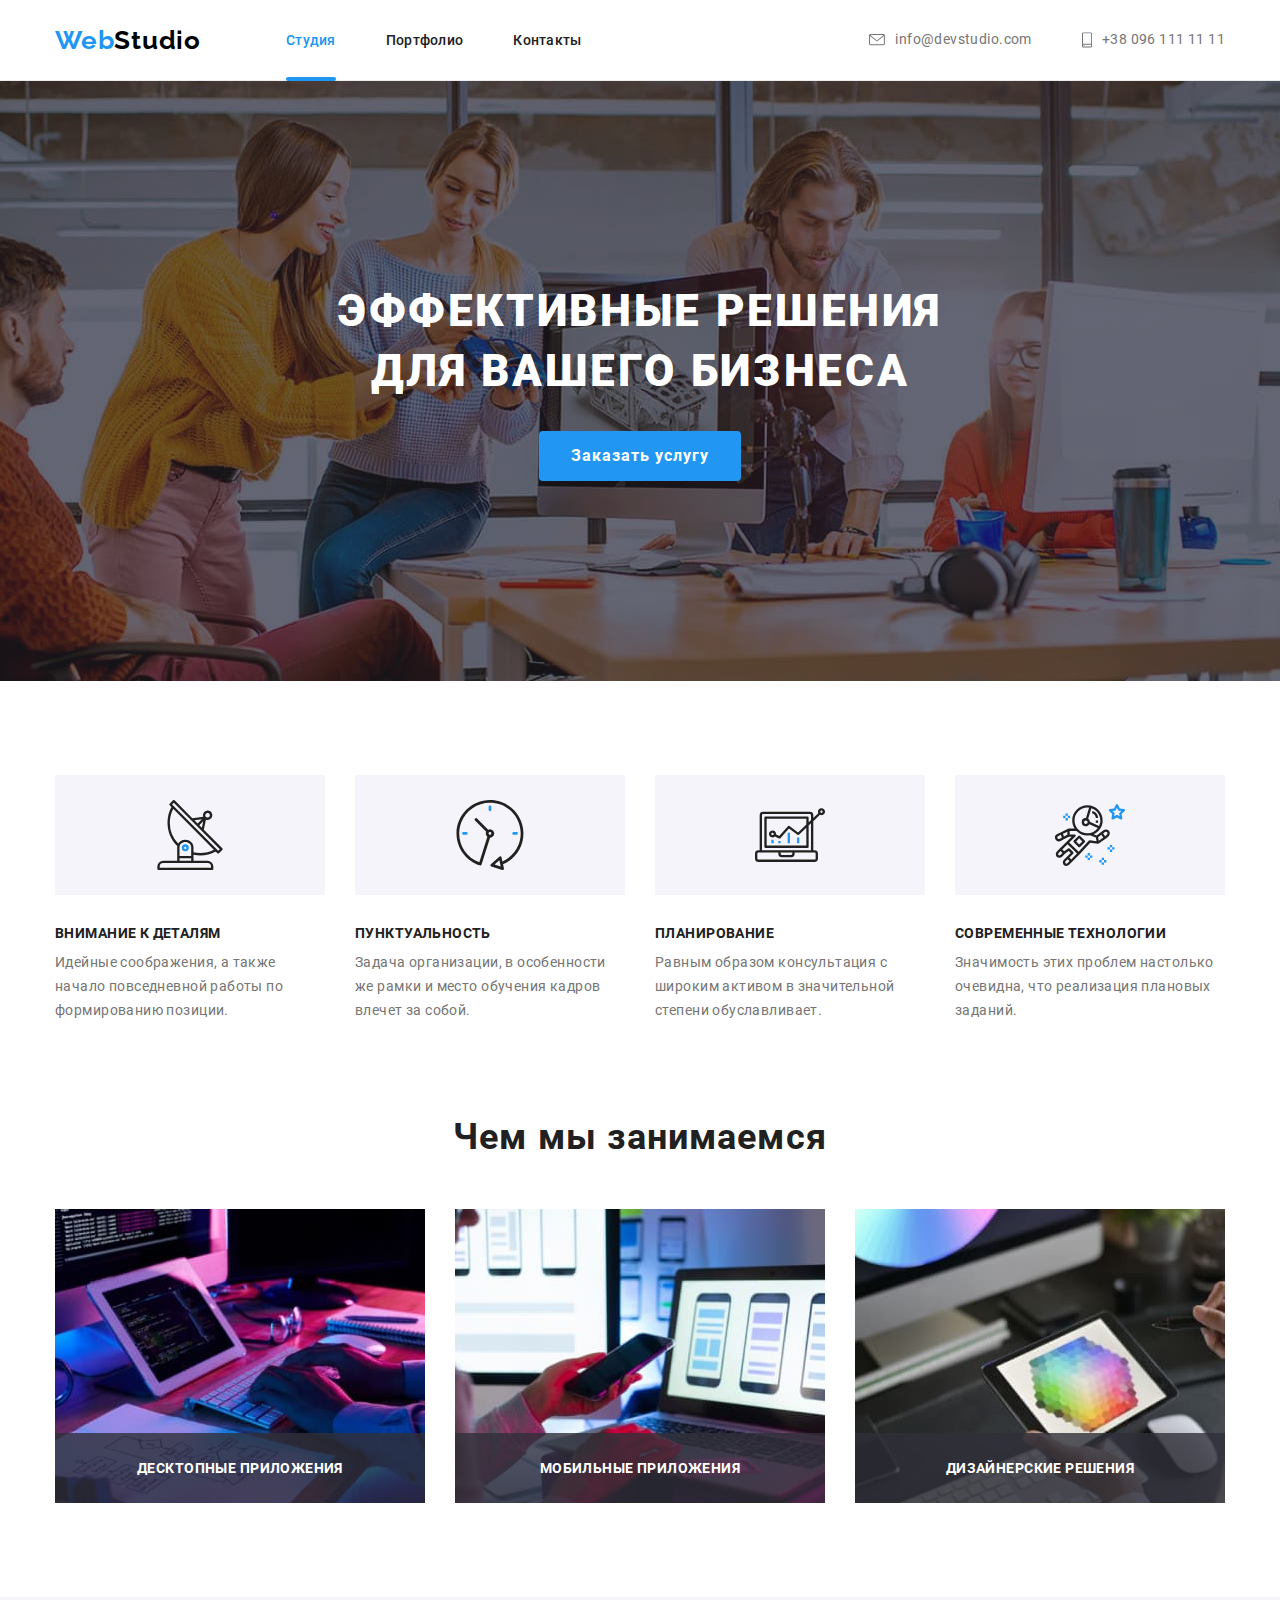
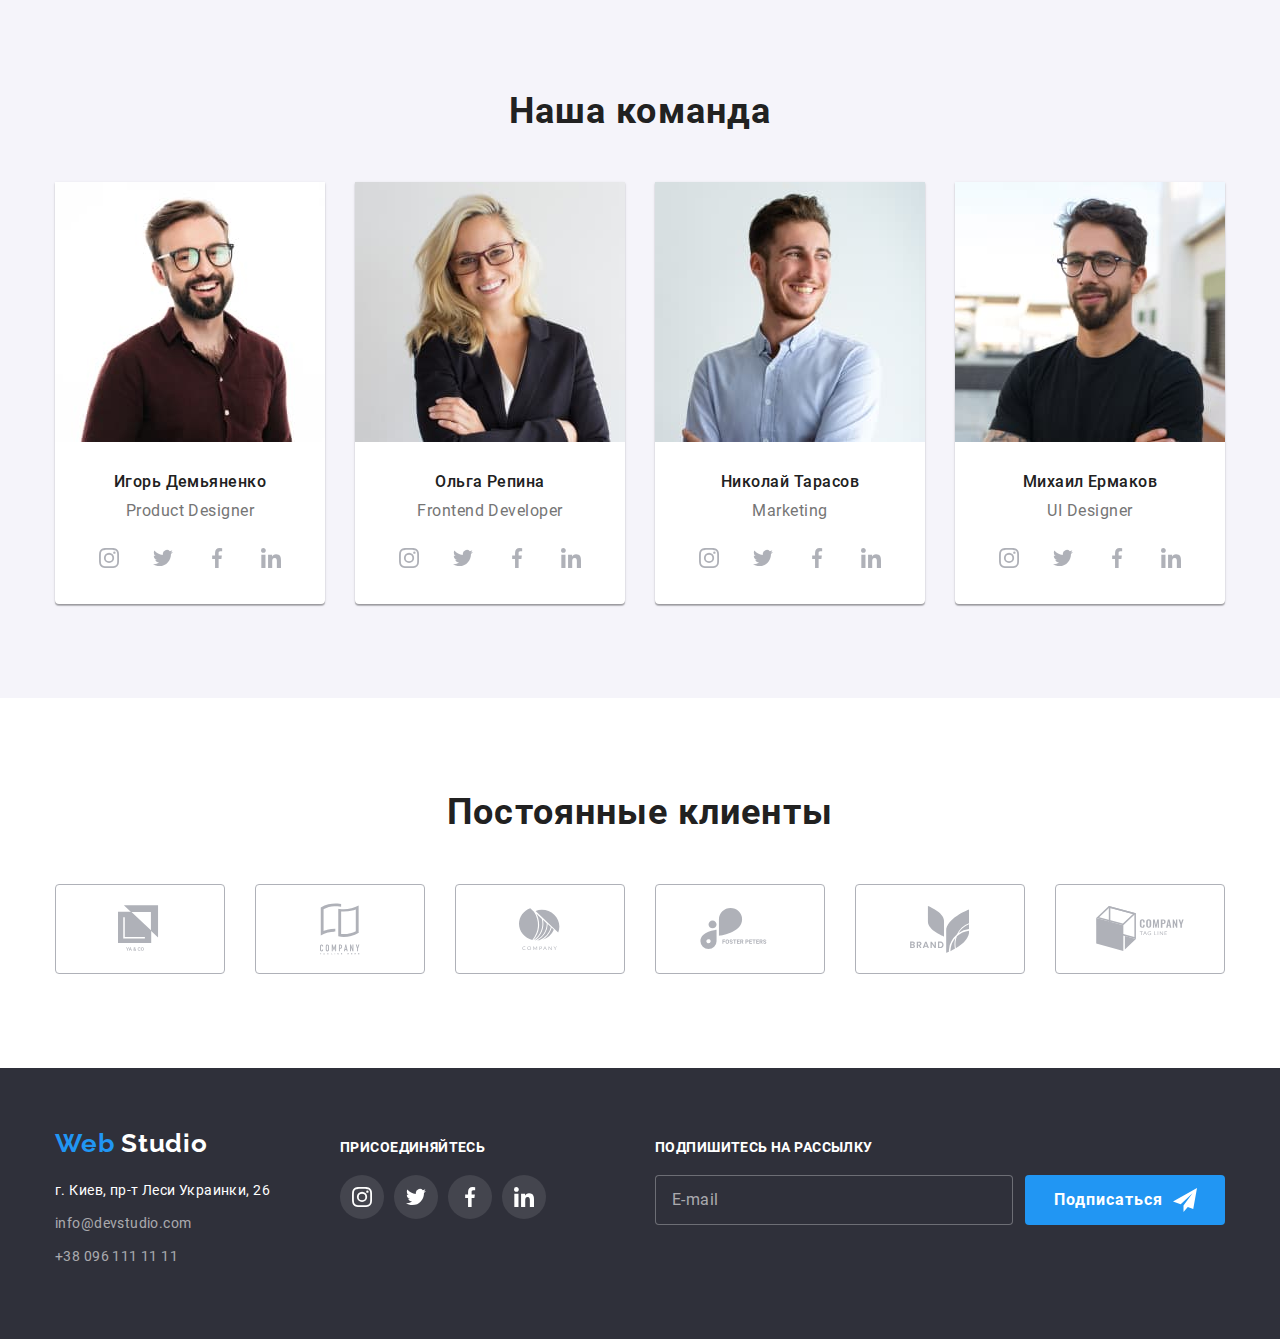
==== commit 5dc50556: "Исправляет меню для планшетов и десктопа" ====
--- a/index.html
+++ b/index.html
@@ -11,22 +11,37 @@
   <body class="page">
     <!-- Шапка сайта -->
     <header class="page-header">
-      <div class="container">
+      <div class="container main-nav">
         <nav class="header-nav">
           <a href="./index.html" class="logo">
             <span class="logo-web">Web</span>
             <span class="logo-studio">Studio</span>
           </a>
-          <button class="menu-button is-open" type="button" aria-expanded="false" aria-controls="menu-container" data-menu-button>
-            <svg width="40" height="40" aria-label="Переключатель мобильного меню">
-              
-              <use class="icon-mobile-menu-close" href="./images/sprite.svg#icon-mobile-menu-close"></use>
-              <use class="icon-mobile-menu" href="./images/sprite.svg#icon-mobile-menu"></use>
-            </svg>  
-            </button>
-
-            <!-- <div class="menu-container" id="menu-container" data-menu>Menu</div> -->
-          <!-- <ul class="list nav site-nav">
+          <!-- <button
+            class="menu-button is-open"
+            type="button"
+            aria-expanded="false"
+            aria-controls="menu-container"
+            data-menu-button
+          >
+            <svg
+              width="40"
+              height="40"
+              aria-label="Переключатель мобильного меню"
+            >
+              <use
+                class="icon-mobile-menu-close"
+                href="./images/sprite.svg#icon-mobile-menu-close"
+              ></use>
+              <use
+                class="icon-mobile-menu"
+                href="./images/sprite.svg#icon-mobile-menu"
+              ></use>
+            </svg>
+          </button> -->
+
+          <!-- <div class="menu-container" id="menu-container" data-menu>Menu</div> -->
+          <ul class="list nav site-nav">
             <li class="site-nav-item">
               <a href="./index.html" class="site-nav-link current">Студия</a>
             </li>
@@ -60,7 +75,7 @@
               >+38 096 111 11 11</a
             >
           </li>
-        </ul> -->
+        </ul>
       </div>
     </header>
 
@@ -578,60 +593,64 @@
     <footer class="footer">
       <div class="container footer-flex">
         <div class="tablet-footer-flex">
-        <div class="address">
-          <a href="./index.html" class="logo">
-            <span class="logo-web">Web</span>
-            <span class="logo-studio">Studio</span>
-          </a>
-
-          <address class="footer-address">
-            <span class="location"> г. Киев, пр-т Леси Украинки, 26</span>
-            <br />
-            <a
-              href="mailto:info@devstudio.com"
-              class="link mail-link"
-              aria-label="envelope"
-              >info@devstudio.com</a
-            >
-            <br />
-            <a href="tel:+380961111111" class="link" aria-label="mobilephine"
-              >+38 096 111 11 11</a
-            >
-          </address>
-        </div>
-        <div class="join">
-          <b class="call-to-action">присоединяйтесь</b>
-          <ul class="list socials-list">
-            <li class="socials-list-item">
-              <a class="social-link footer-social-link" href="">
-                <svg class="social-icon instagram-icon" width="20" height="20">
-                  <use href="./images/sprite.svg#icon-instagram"></use>
-                </svg>
-              </a>
-            </li>
-            <li class="socials-list-item">
-              <a class="social-link footer-social-link" href="">
-                <svg class="social-icon twitter-icon" width="20" height="20">
-                  <use href="./images/sprite.svg#icon-twitter"></use>
-                </svg>
-              </a>
-            </li>
-            <li class="socials-list-item">
-              <a class="social-link footer-social-link" href="">
-                <svg class="social-icon facebook-icon" width="20" height="20">
-                  <use href="./images/sprite.svg#icon-facebook"></use>
-                </svg>
-              </a>
-            </li>
-            <li class="socials-list-item">
-              <a class="social-link footer-social-link" href="">
-                <svg class="social-icon linkedin-icon" width="20" height="20">
-                  <use href="./images/sprite.svg#icon-linkedin"></use>
-                </svg>
-              </a>
-            </li>
-          </ul>
-        </div>
+          <div class="address">
+            <a href="./index.html" class="logo">
+              <span class="logo-web">Web</span>
+              <span class="logo-studio">Studio</span>
+            </a>
+
+            <address class="footer-address">
+              <span class="location"> г. Киев, пр-т Леси Украинки, 26</span>
+              <br />
+              <a
+                href="mailto:info@devstudio.com"
+                class="link mail-link"
+                aria-label="envelope"
+                >info@devstudio.com</a
+              >
+              <br />
+              <a href="tel:+380961111111" class="link" aria-label="mobilephine"
+                >+38 096 111 11 11</a
+              >
+            </address>
+          </div>
+          <div class="join">
+            <b class="call-to-action">присоединяйтесь</b>
+            <ul class="list socials-list">
+              <li class="socials-list-item">
+                <a class="social-link footer-social-link" href="">
+                  <svg
+                    class="social-icon instagram-icon"
+                    width="20"
+                    height="20"
+                  >
+                    <use href="./images/sprite.svg#icon-instagram"></use>
+                  </svg>
+                </a>
+              </li>
+              <li class="socials-list-item">
+                <a class="social-link footer-social-link" href="">
+                  <svg class="social-icon twitter-icon" width="20" height="20">
+                    <use href="./images/sprite.svg#icon-twitter"></use>
+                  </svg>
+                </a>
+              </li>
+              <li class="socials-list-item">
+                <a class="social-link footer-social-link" href="">
+                  <svg class="social-icon facebook-icon" width="20" height="20">
+                    <use href="./images/sprite.svg#icon-facebook"></use>
+                  </svg>
+                </a>
+              </li>
+              <li class="socials-list-item">
+                <a class="social-link footer-social-link" href="">
+                  <svg class="social-icon linkedin-icon" width="20" height="20">
+                    <use href="./images/sprite.svg#icon-linkedin"></use>
+                  </svg>
+                </a>
+              </li>
+            </ul>
+          </div>
         </div>
         <div class="subscription">
           <b class="call-to-action">Подпишитесь на рассылку</b>
--- a/css/main.min.css
+++ b/css/main.min.css
@@ -1,2 +1,2 @@
-@font-face{font-family:'Raleway';font-style:normal;font-weight:700;src:local(""),url("../fonts/raleway-v17-latin_cyrillic-700.woff2") format("woff2"),url("../fonts/raleway-v17-latin_cyrillic-700.woff") format("woff")}@font-face{font-family:'Roboto';font-style:normal;font-weight:400;src:local("Roboto"),local("Roboto-Regular"),url("../fonts/roboto-v20-latin_cyrillic-regular.woff2") format("woff2"),url("../fonts/roboto-v20-latin_cyrillic-regular.woff") format("woff")}@font-face{font-family:'Roboto';font-style:normal;font-weight:500;src:local("Roboto Medium"),local("Roboto-Medium"),url("../fonts/roboto-v20-latin_cyrillic-500.woff2") format("woff2"),url("../fonts/roboto-v20-latin_cyrillic-500.woff") format("woff")}@font-face{font-family:'Roboto';font-style:normal;font-weight:700;src:local("Roboto Bold"),local("Roboto-Bold"),url("../fonts/roboto-v20-latin_cyrillic-700.woff2") format("woff2"),url("../fonts/roboto-v20-latin_cyrillic-700.woff") format("woff")}@font-face{font-family:'Roboto';font-style:normal;font-weight:900;src:local("Roboto Black"),local("Roboto-Black"),url("../fonts/roboto-v20-latin_cyrillic-900.woff2") format("woff2"),url("../fonts/roboto-v20-latin_cyrillic-900.woff") format("woff")}.features-icon-container,.social-link,.clients-link{display:-webkit-box;display:-ms-flexbox;display:flex;-webkit-box-pack:center;-ms-flex-pack:center;justify-content:center;-webkit-box-align:center;-ms-flex-align:center;align-items:center}/*! normalize.css v8.0.1 | MIT License | github.com/necolas/normalize.css */html{line-height:1.15;-webkit-text-size-adjust:100%}body{margin:0}main{display:block}h1{font-size:2em;margin:0.67em 0}hr{-webkit-box-sizing:content-box;box-sizing:content-box;height:0;overflow:visible}pre{font-family:monospace, monospace;font-size:1em}a{background-color:transparent}abbr[title]{border-bottom:none;text-decoration:underline;-webkit-text-decoration:underline dotted;text-decoration:underline dotted}b,strong{font-weight:bolder}code,kbd,samp{font-family:monospace, monospace;font-size:1em}small{font-size:80%}sub,sup{font-size:75%;line-height:0;position:relative;vertical-align:baseline}sub{bottom:-0.25em}sup{top:-0.5em}img{border-style:none}button,input,optgroup,select,textarea{font-family:inherit;font-size:100%;line-height:1.15;margin:0}button,input{overflow:visible}button,select{text-transform:none}button,[type='button'],[type='reset'],[type='submit']{-webkit-appearance:button}button::-moz-focus-inner,[type='button']::-moz-focus-inner,[type='reset']::-moz-focus-inner,[type='submit']::-moz-focus-inner{border-style:none;padding:0}button:-moz-focusring,[type='button']:-moz-focusring,[type='reset']:-moz-focusring,[type='submit']:-moz-focusring{outline:1px dotted ButtonText}fieldset{padding:0.35em 0.75em 0.625em}legend{-webkit-box-sizing:border-box;box-sizing:border-box;color:inherit;display:table;max-width:100%;padding:0;white-space:normal}progress{vertical-align:baseline}textarea{overflow:auto}[type='checkbox'],[type='radio']{-webkit-box-sizing:border-box;box-sizing:border-box;padding:0}[type='number']::-webkit-inner-spin-button,[type='number']::-webkit-outer-spin-button{height:auto}[type='search']{-webkit-appearance:textfield;outline-offset:-2px}[type='search']::-webkit-search-decoration{-webkit-appearance:none}::-webkit-file-upload-button{-webkit-appearance:button;font:inherit}details{display:block}summary{display:list-item}template{display:none}[hidden]{display:none}html{-webkit-box-sizing:border-box;box-sizing:border-box}*,*::before,*::after{-webkit-box-sizing:inherit;box-sizing:inherit}.page{background-color:#fff;color:#757575;font-family:Roboto, sans-serif;font-style:normal;font-weight:400;font-size:14px;line-height:1.714;letter-spacing:0.03em}.list{padding:0;margin:0;list-style:none}.container{width:100%;padding-left:15px;padding-right:15px;margin-left:auto;margin-right:auto}@media screen and (min-width: 480px){.container{width:480px}}@media screen and (min-width: 768px){.container{width:768px}}@media screen and (min-width: 1200px){.container{width:1200px}}.visually-hidden{position:absolute;width:1px;height:1px;margin:-1px;border:0;padding:0;clip:rect(0 0 0 0);overflow:hidden}.title{color:#212121;font-weight:700;font-size:14px;line-height:1.143;letter-spacing:0.03em}.link{text-decoration:none}.header-nav{display:-webkit-box;display:-ms-flexbox;display:flex;-webkit-box-pack:justify;-ms-flex-pack:justify;justify-content:space-between;-webkit-box-align:center;-ms-flex-align:center;align-items:center;font-weight:500;font-size:14px;line-height:1.143;letter-spacing:0.02em}.menu-button{display:-webkit-inline-box;display:-ms-inline-flexbox;display:inline-flex;margin:0;padding:0;width:40px;height:40px;border:none;background-color:transparent}.menu-button .icon-mobile-menu-close{display:none}.menu-button.is-open .icon-mobile-menu-close{display:block}.menu-button.is-open .icon-mobile-menu{display:none}.menu-container{position:absolute;top:100%;left:0;width:100%;text-align:center;background-color:yellow}.logo{font-family:Raleway, sans-serif;font-style:normal;font-weight:700;font-size:24px;line-height:1.167;letter-spacing:0.03em;text-decoration:none}@media screen and (min-width: 1200px){.logo{font-size:26px;line-height:1.192}}.logo-web{color:#2196f3}.logo-studio{color:#000}.site-nav{margin-left:85px}.site-nav-item:not(:last-child){margin-right:50px}.site-nav-link{display:block;padding-top:32px;padding-bottom:32px;color:#212121;text-decoration:none;-webkit-transition:color 250ms cubic-bezier(0.4, 0, 0.2, 1);transition:color 250ms cubic-bezier(0.4, 0, 0.2, 1)}.site-nav-link:hover,.site-nav-link:focus{color:#2196f3}.site-nav-link.current{position:relative;color:#2196f3}.site-nav-link.current::after{content:'';position:absolute;left:0;bottom:0;-webkit-transform:translateY(1px);transform:translateY(1px);display:block;width:100%;height:4px;background-color:#2196f3;border-radius:2px}.contact-nav{margin-left:auto}.contact-nav-item:not(:last-child){margin-right:50px}.contact-nav-link{-webkit-box-align:center;-ms-flex-align:center;align-items:center;color:#757575;text-decoration:none;-webkit-transition:color 250ms cubic-bezier(0.4, 0, 0.2, 1);transition:color 250ms cubic-bezier(0.4, 0, 0.2, 1)}.contact-nav-link:hover,.contact-nav-link:focus{color:#2196f3}.email-link-icon{width:16px;height:12px;margin-right:10px;fill:currentColor}.phone-link-icon{width:10px;height:16px;margin-right:10px;fill:currentColor}.page-header{position:relative;border-bottom:1px solid #ececec}.section{padding-top:60px;padding-bottom:60px}@media screen and (min-width: 1200px){.section{padding-top:94px;padding-bottom:94px}}.section-title{margin-top:0;margin-bottom:30px;color:#212121;font-weight:700;font-size:28px;line-height:1.18;text-align:center;letter-spacing:0.03em}@media screen and (min-width: 1200px){.section-title{margin-bottom:50px;font-size:36px;line-height:1.16}}.hero{padding-top:200px;padding-bottom:200px;text-align:center}.hero-overlay{max-width:1600px;height:600px;margin-left:auto;margin-right:auto;background-color:#2f303a;background-image:-webkit-gradient(linear, left top, right top, from(rgba(47,48,58,0.4)), to(rgba(47,48,58,0.4))),url(../images/header/header-pic.jpg);background-image:linear-gradient(to right, rgba(47,48,58,0.4), rgba(47,48,58,0.4)),url(../images/header/header-pic.jpg);background-repeat:no-repeat;background-size:cover;background-position:center}.hero-title{margin-top:0;margin-bottom:30px;color:#fff;font-weight:900;font-size:26px;line-height:1.615;letter-spacing:0.06em;text-transform:uppercase}@media screen and (min-width: 1200px){.hero-title{font-size:44px;line-height:1.364}}.btn{display:inline-block;border-radius:4px;border:none;min-width:200px;padding:10px 32px;cursor:pointer;background-color:#2196f3;color:#fff;font-family:Roboto, sans-serif;font-style:normal;font-weight:700;font-size:16px;line-height:1.875;letter-spacing:0.06em;text-align:center;text-decoration:none;-webkit-transition:background-color 250ms cubic-bezier(0.4, 0, 0.2, 1),color 250ms cubic-bezier(0.4, 0, 0.2, 1);transition:background-color 250ms cubic-bezier(0.4, 0, 0.2, 1),color 250ms cubic-bezier(0.4, 0, 0.2, 1)}.btn:hover,.btn:focus{background-color:#fff;color:#2196f3}@media screen and (min-width: 1200px){.feature-section{padding-bottom:0}}@media screen and (min-width: 768px){.features-list{display:-webkit-box;display:-ms-flexbox;display:flex;-ms-flex-wrap:wrap;flex-wrap:wrap;margin:-15px}}@media screen and (min-width: 768px){.features-list-item{max-width:calc((100% - 4 * 15px) / 2);margin:15px}}@media screen and (min-width: 1200px){.features-list-item{max-width:calc((100% - 8 * 15px) / 4)}}@media screen and (max-width: 767px){.features-list-item:not(:last-child){margin-bottom:30px}}.features-list .title{margin-top:0;margin-bottom:10px;text-transform:uppercase}.features-textbox{padding-top:30px}.features-icon-container{height:120px;background-color:#f5f4fa}.features-description{margin-top:0;margin-bottom:0}@media screen and (max-width: 1199px){.product-section{display:none}}.product-list{display:-webkit-box;display:-ms-flexbox;display:flex}.product-list-item{position:relative;width:calc((100% - 60px) / 3)}.product-list-item:not(:last-child){margin-right:30px}.product-picture{display:block}.product-title{position:absolute;bottom:0;left:0;width:100%;margin-top:0;margin-bottom:0;padding-top:27px;padding-bottom:27px;background-color:rgba(47,48,58,0.8);color:#fff;text-align:center;text-transform:uppercase}.socials-list{display:-webkit-box;display:-ms-flexbox;display:flex;-webkit-box-pack:center;-ms-flex-pack:center;justify-content:center;-webkit-box-align:center;-ms-flex-align:center;align-items:center}.socials-list-item{-webkit-box-pack:center;-ms-flex-pack:center;justify-content:center}.socials-list-item:not(:last-child){margin-right:10px}.social-link{width:44px;height:44px;border-radius:50%;color:#afb1b8;-webkit-transition:color 250ms cubic-bezier(0.4, 0, 0.2, 1),background-color 250ms cubic-bezier(0.4, 0, 0.2, 1);transition:color 250ms cubic-bezier(0.4, 0, 0.2, 1),background-color 250ms cubic-bezier(0.4, 0, 0.2, 1)}.social-link:hover,.social-link:focus{color:#fff;background-color:#2196f3}.social-icon{fill:currentColor}.team-section{background-color:#f5f4fa}@media screen and (min-width: 768px){.team-list{display:-webkit-box;display:-ms-flexbox;display:flex;-ms-flex-wrap:wrap;flex-wrap:wrap;-webkit-box-pack:center;-ms-flex-pack:center;justify-content:center;margin:-15px}}.team-list-item{background-color:#fff;border-radius:0px 0px 4px 4px;-webkit-box-shadow:0px 1px 3px rgba(0,0,0,0.12),0px 1px 1px rgba(0,0,0,0.14),0px 2px 1px rgba(0,0,0,0.2);box-shadow:0px 1px 3px rgba(0,0,0,0.12),0px 1px 1px rgba(0,0,0,0.14),0px 2px 1px rgba(0,0,0,0.2)}@media screen and (min-width: 768px){.team-list-item{max-width:calc((100% - 4 * 15px) / 2);margin:15px}}@media screen and (min-width: 1200px){.team-list-item{max-width:calc((100% - 8 * 15px) / 4)}}@media screen and (max-width: 767px){.team-list-item:not(:last-child){margin-bottom:30px}}.team-list .title{margin-top:0;margin-bottom:10px;font-size:16px;font-weight:500;line-height:1.188;letter-spacing:0.03em;text-align:center}.team-picture{display:block}.team-description-position{padding:30px 32px 24px}.team-description{margin-top:0;margin-bottom:16px;text-align:center;font-size:16px;line-height:1.188;font-weight:400;letter-spacing:0.03em}.clients-list{display:-webkit-box;display:-ms-flexbox;display:flex;-ms-flex-wrap:wrap;flex-wrap:wrap;margin:-15px}.clients-list-item{border-radius:4px;margin:15px}@media screen and (max-width: 767px){.clients-list-item{width:calc((100% - 4 * 15px) / 2)}}@media screen and (min-width: 768px){.clients-list-item{width:calc((100% - 6 * 15px) / 3)}}@media screen and (min-width: 1200px){.clients-list-item{width:calc((100% - 12 * 15px) / 6)}}.clients-link{height:90px;color:#afb1b8;border:1px solid #afb1b8;border-radius:4px;-webkit-transition:color 250ms cubic-bezier(0.4, 0, 0.2, 1),border 250ms cubic-bezier(0.4, 0, 0.2, 1);transition:color 250ms cubic-bezier(0.4, 0, 0.2, 1),border 250ms cubic-bezier(0.4, 0, 0.2, 1)}.clients-link:hover,.clients-link:focus{color:#2196f3;border:1px solid #2196f3}.clients-icon{fill:currentColor}.footer{background-color:#2f303a}.footer-flex{padding-top:60px;padding-bottom:60px;text-align:center}@media screen and (min-width: 1200px){.footer-flex{display:-webkit-box;display:-ms-flexbox;display:flex;-webkit-box-pack:justify;-ms-flex-pack:justify;justify-content:space-between;-webkit-box-align:baseline;-ms-flex-align:baseline;align-items:baseline;text-align:start}}.footer .logo{display:block;margin-bottom:20px}.footer .logo-studio{color:#fff}.address{margin-bottom:60px}@media screen and (min-width: 1200px){.address{margin-bottom:0;margin-right:70px}}.footer-social-link{color:#fff;background-color:rgba(255,255,255,0.1);-webkit-transition:background-color 250ms cubic-bezier(0.4, 0, 0.2, 1);transition:background-color 250ms cubic-bezier(0.4, 0, 0.2, 1)}.footer-social-link:hover,.footer-social-link:focus{background-color:#2196f3}.footer-address{font-style:normal;font-weight:400;font-size:14px;line-height:1.714;letter-spacing:0.03em}.footer-address .link{color:rgba(255,255,255,0.6);text-decoration:none}.footer-address .mail-link{display:inline-block;margin-bottom:9px}.location{display:inline-block;margin-bottom:9px;color:#fff}.join{margin-bottom:20px}@media screen and (min-width: 1200px){.join{margin-bottom:0;margin-right:93px}}.join .socials-list{margin-bottom:60px}@media screen and (min-width: 768px) and (max-width: 1199px){.tablet-footer-flex{display:-webkit-box;display:-ms-flexbox;display:flex;-ms-flex-pack:distribute;justify-content:space-around;-webkit-box-align:baseline;-ms-flex-align:baseline;align-items:baseline}}@media screen and (min-width: 1200px){.tablet-footer-flex{display:-webkit-box;display:-ms-flexbox;display:flex;-webkit-box-align:baseline;-ms-flex-align:baseline;align-items:baseline}}.call-to-action{display:inline-block;margin-bottom:20px;color:#fff;background-color:#2f303a;line-height:1.143;text-transform:uppercase}@media screen and (max-width: 767px){.subscription-form{display:-webkit-box;display:-ms-flexbox;display:flex;-ms-flex-wrap:wrap;flex-wrap:wrap;-webkit-box-pack:center;-ms-flex-pack:center;justify-content:center}}@media screen and (min-width: 768px) and (max-width: 1199px){.subscription-form{display:-webkit-box;display:-ms-flexbox;display:flex;-webkit-box-orient:vertical;-webkit-box-direction:normal;-ms-flex-direction:column;flex-direction:column;-webkit-box-align:center;-ms-flex-align:center;align-items:center}}@media screen and (min-width: 1200px){.subscription-form{display:-webkit-box;display:-ms-flexbox;display:flex}}.footer-email{width:100%;margin-bottom:20px;padding:15px 16px;color:#fff;background-color:#2f303a;border:1px solid rgba(255,255,255,0.3);border-radius:4px}@media screen and (min-width: 768px){.footer-email{display:block;width:450px;height:50px}}@media screen and (min-width: 1200px){.footer-email{margin-bottom:0;margin-right:12px;width:358px}}.footer-email::-webkit-input-placeholder{font-size:16px;line-height:1.25;letter-spacing:0.03em;color:rgba(255,255,255,0.6)}.footer-email:-ms-input-placeholder{font-size:16px;line-height:1.25;letter-spacing:0.03em;color:rgba(255,255,255,0.6)}.footer-email::-ms-input-placeholder{font-size:16px;line-height:1.25;letter-spacing:0.03em;color:rgba(255,255,255,0.6)}.footer-email::placeholder{font-size:16px;line-height:1.25;letter-spacing:0.03em;color:rgba(255,255,255,0.6)}.email-btn{display:-webkit-box;display:-ms-flexbox;display:flex;-webkit-box-align:center;-ms-flex-align:center;align-items:center;border-radius:4px;border:none;width:200px;height:50px;padding-top:10px;padding-bottom:10px;padding-left:29px;padding-right:28px;cursor:pointer}.email-btn .btn-text{margin-right:10px}.icon-send{fill:currentColor}.backdrop{position:fixed;top:0;left:0;width:100%;height:100%;background-color:rgba(0,0,0,0.2);opacity:1;-webkit-transition:opacity 250ms cubic-bezier(0.4, 0, 0.2, 1);transition:opacity 250ms cubic-bezier(0.4, 0, 0.2, 1)}.backdrop.is-hidden{opacity:0;pointer-events:none}.backdrop.is-hidden .modal{-webkit-transform:translate(-50%, -50%) scale(1.2);transform:translate(-50%, -50%) scale(1.2)}.modal{position:absolute;top:50%;left:50%;min-width:528px;min-height:581px;background-color:#fff;-webkit-transform:translate(-50%, -50%) scale(1);transform:translate(-50%, -50%) scale(1);-webkit-transition:-webkit-transform 250ms cubic-bezier(0.4, 0, 0.2, 1);transition:-webkit-transform 250ms cubic-bezier(0.4, 0, 0.2, 1);transition:transform 250ms cubic-bezier(0.4, 0, 0.2, 1);transition:transform 250ms cubic-bezier(0.4, 0, 0.2, 1), -webkit-transform 250ms cubic-bezier(0.4, 0, 0.2, 1)}.form-call-to-action{display:block;margin-bottom:12px;font-family:Roboto, sans-serif;font-style:normal;font-weight:700;font-size:20px;line-height:1.15;text-align:center;letter-spacing:0.03em;color:var(--title-text-color)}.btn-close{display:-webkit-box;display:-ms-flexbox;display:flex;-webkit-box-pack:center;-ms-flex-pack:center;justify-content:center;-webkit-box-align:center;-ms-flex-align:center;align-items:center;padding:0;margin:0;margin-top:8px;margin-bottom:2px;margin-right:8px;width:30px;height:30px;border:1px solid rgba(0,0,0,0.1);border-radius:50%;cursor:pointer;background-color:#fff;color:#000;-webkit-transition:color 250ms cubic-bezier(0.4, 0, 0.2, 1);transition:color 250ms cubic-bezier(0.4, 0, 0.2, 1)}.btn-close:hover,.btn-close:focus{color:#2196f3}.icon-close{fill:currentColor}.btn-position{display:-webkit-box;display:-ms-flexbox;display:flex;-webkit-box-pack:end;-ms-flex-pack:end;justify-content:flex-end}.form{margin-right:auto;margin-left:auto;padding-left:41px;padding-right:39px;color:#212121}.form-field,.comment-field{position:relative;display:-webkit-box;display:-ms-flexbox;display:flex;-webkit-box-orient:vertical;-webkit-box-direction:normal;-ms-flex-direction:column;flex-direction:column;margin-bottom:10px}.comment-field{margin-bottom:20px}.form-label{margin-bottom:4px;font-size:12px;line-height:1.16;letter-spacing:0.01em;color:#757575}.form-input{height:40px;margin:0;padding-left:42px;padding-top:11px;padding-bottom:11px;padding-right:12px;border:1px solid rgba(33,33,33,0.2);border-radius:4px;-webkit-transition:border 250ms cubic-bezier(0.4, 0, 0.2, 1);transition:border 250ms cubic-bezier(0.4, 0, 0.2, 1)}.form-icon{position:absolute;top:29px;left:12px;width:18px;height:18px;fill:currentColor;-webkit-transition:color 250ms cubic-bezier(0.4, 0, 0.2, 1);transition:color 250ms cubic-bezier(0.4, 0, 0.2, 1)}.form-input:hover+.form-icon,.comment-field:focus-within>.form-icon{color:#2196f3}.form-input:hover,.comment:hover,.form-field:focus-within>.form-input,.comment-field:focus-within>.comment{border:1px solid #2196f3;outline:none}.comment{height:120px;padding:12px 16px;border:1px solid rgba(33,33,33,0.2);border-radius:4px;resize:none;font-size:14px;line-height:1.14;letter-spacing:0.01em;-webkit-transition:border 250ms cubic-bezier(0.4, 0, 0.2, 1);transition:border 250ms cubic-bezier(0.4, 0, 0.2, 1)}.checkbox-field{display:-webkit-box;display:-ms-flexbox;display:flex;-webkit-box-align:center;-ms-flex-align:center;align-items:center;padding-left:13px;margin-bottom:30px;font-size:14px;line-height:1.71;letter-spacing:0.03em;color:#757575}.input-checkbox{position:absolute;width:1px;height:1px;margin:-1px;border:0;padding:0;clip:rect(0 0 0 0);overflow:hidden}.checkbox-icon{display:inline-block;margin-right:8px;width:16px;height:15px;border:2px solid #212121;border-radius:2px;-webkit-transition:border-color 250ms cubic-bezier(0.4, 0, 0.2, 1),background-color 250ms cubic-bezier(0.4, 0, 0.2, 1);transition:border-color 250ms cubic-bezier(0.4, 0, 0.2, 1),background-color 250ms cubic-bezier(0.4, 0, 0.2, 1)}.input-checkbox:checked+.checkbox-icon{border-color:#2196f3;background-color:#2196f3;background-image:url("../images/form-icons/icon-check.svg");background-size:contain;background-origin:border-box}.checkbox-link{color:#2196f3}.form-btn{position:absolute;padding-top:10px;padding-bottom:10px;padding-left:56px;padding-right:55px;border-radius:4px;-webkit-transform:translateX(124px);transform:translateX(124px);color:#fff;background-color:#2196f3;-webkit-box-shadow:0px 4px 4px rgba(0,0,0,0.15);box-shadow:0px 4px 4px rgba(0,0,0,0.15);-webkit-transition:color 250ms cubic-bezier(0.4, 0, 0.2, 1),background-color 250ms cubic-bezier(0.4, 0, 0.2, 1),-webkit-box-shadow 250ms cubic-bezier(0.4, 0, 0.2, 1);transition:color 250ms cubic-bezier(0.4, 0, 0.2, 1),background-color 250ms cubic-bezier(0.4, 0, 0.2, 1),-webkit-box-shadow 250ms cubic-bezier(0.4, 0, 0.2, 1);transition:color 250ms cubic-bezier(0.4, 0, 0.2, 1),background-color 250ms cubic-bezier(0.4, 0, 0.2, 1),box-shadow 250ms cubic-bezier(0.4, 0, 0.2, 1);transition:color 250ms cubic-bezier(0.4, 0, 0.2, 1),background-color 250ms cubic-bezier(0.4, 0, 0.2, 1),box-shadow 250ms cubic-bezier(0.4, 0, 0.2, 1),-webkit-box-shadow 250ms cubic-bezier(0.4, 0, 0.2, 1)}.form-btn:focus,.form-btn:hover{border-radius:4px;color:#fff;background-color:#188ce8;-webkit-box-shadow:0px 4px 4px rgba(0,0,0,0.15);box-shadow:0px 4px 4px rgba(0,0,0,0.15)}
+@font-face{font-family:'Raleway';font-style:normal;font-weight:700;src:local(""),url("../fonts/raleway-v17-latin_cyrillic-700.woff2") format("woff2"),url("../fonts/raleway-v17-latin_cyrillic-700.woff") format("woff")}@font-face{font-family:'Roboto';font-style:normal;font-weight:400;src:local("Roboto"),local("Roboto-Regular"),url("../fonts/roboto-v20-latin_cyrillic-regular.woff2") format("woff2"),url("../fonts/roboto-v20-latin_cyrillic-regular.woff") format("woff")}@font-face{font-family:'Roboto';font-style:normal;font-weight:500;src:local("Roboto Medium"),local("Roboto-Medium"),url("../fonts/roboto-v20-latin_cyrillic-500.woff2") format("woff2"),url("../fonts/roboto-v20-latin_cyrillic-500.woff") format("woff")}@font-face{font-family:'Roboto';font-style:normal;font-weight:700;src:local("Roboto Bold"),local("Roboto-Bold"),url("../fonts/roboto-v20-latin_cyrillic-700.woff2") format("woff2"),url("../fonts/roboto-v20-latin_cyrillic-700.woff") format("woff")}@font-face{font-family:'Roboto';font-style:normal;font-weight:900;src:local("Roboto Black"),local("Roboto-Black"),url("../fonts/roboto-v20-latin_cyrillic-900.woff2") format("woff2"),url("../fonts/roboto-v20-latin_cyrillic-900.woff") format("woff")}.features-icon-container,.social-link,.clients-link{display:-webkit-box;display:-ms-flexbox;display:flex;-webkit-box-pack:center;-ms-flex-pack:center;justify-content:center;-webkit-box-align:center;-ms-flex-align:center;align-items:center}/*! normalize.css v8.0.1 | MIT License | github.com/necolas/normalize.css */html{line-height:1.15;-webkit-text-size-adjust:100%}body{margin:0}main{display:block}h1{font-size:2em;margin:0.67em 0}hr{-webkit-box-sizing:content-box;box-sizing:content-box;height:0;overflow:visible}pre{font-family:monospace, monospace;font-size:1em}a{background-color:transparent}abbr[title]{border-bottom:none;text-decoration:underline;-webkit-text-decoration:underline dotted;text-decoration:underline dotted}b,strong{font-weight:bolder}code,kbd,samp{font-family:monospace, monospace;font-size:1em}small{font-size:80%}sub,sup{font-size:75%;line-height:0;position:relative;vertical-align:baseline}sub{bottom:-0.25em}sup{top:-0.5em}img{border-style:none}button,input,optgroup,select,textarea{font-family:inherit;font-size:100%;line-height:1.15;margin:0}button,input{overflow:visible}button,select{text-transform:none}button,[type='button'],[type='reset'],[type='submit']{-webkit-appearance:button}button::-moz-focus-inner,[type='button']::-moz-focus-inner,[type='reset']::-moz-focus-inner,[type='submit']::-moz-focus-inner{border-style:none;padding:0}button:-moz-focusring,[type='button']:-moz-focusring,[type='reset']:-moz-focusring,[type='submit']:-moz-focusring{outline:1px dotted ButtonText}fieldset{padding:0.35em 0.75em 0.625em}legend{-webkit-box-sizing:border-box;box-sizing:border-box;color:inherit;display:table;max-width:100%;padding:0;white-space:normal}progress{vertical-align:baseline}textarea{overflow:auto}[type='checkbox'],[type='radio']{-webkit-box-sizing:border-box;box-sizing:border-box;padding:0}[type='number']::-webkit-inner-spin-button,[type='number']::-webkit-outer-spin-button{height:auto}[type='search']{-webkit-appearance:textfield;outline-offset:-2px}[type='search']::-webkit-search-decoration{-webkit-appearance:none}::-webkit-file-upload-button{-webkit-appearance:button;font:inherit}details{display:block}summary{display:list-item}template{display:none}[hidden]{display:none}html{-webkit-box-sizing:border-box;box-sizing:border-box}*,*::before,*::after{-webkit-box-sizing:inherit;box-sizing:inherit}.page{background-color:#fff;color:#757575;font-family:Roboto, sans-serif;font-style:normal;font-weight:400;font-size:14px;line-height:1.714;letter-spacing:0.03em}.list{padding:0;margin:0;list-style:none}.container{width:100%;padding-left:15px;padding-right:15px;margin-left:auto;margin-right:auto}@media screen and (min-width: 480px){.container{width:480px}}@media screen and (min-width: 768px){.container{width:768px}}@media screen and (min-width: 1200px){.container{width:1200px}}.visually-hidden{position:absolute;width:1px;height:1px;margin:-1px;border:0;padding:0;clip:rect(0 0 0 0);overflow:hidden}.title{color:#212121;font-weight:700;font-size:14px;line-height:1.143;letter-spacing:0.03em}.link{text-decoration:none}.header-nav{display:-webkit-box;display:-ms-flexbox;display:flex;-webkit-box-pack:justify;-ms-flex-pack:justify;justify-content:space-between;-webkit-box-align:center;-ms-flex-align:center;align-items:center;font-weight:500;font-size:14px;line-height:1.143;letter-spacing:0.02em}@media screen and (max-width: 767px){.site-nav,.contact-nav{display:none}}.menu-button{display:-webkit-inline-box;display:-ms-inline-flexbox;display:inline-flex;margin:0;padding:0;width:40px;height:40px;border:none;background-color:transparent}@media screen and (min-width: 768px){.menu-button{display:none}}.menu-button .icon-mobile-menu-close{display:none}.menu-button.is-open .icon-mobile-menu-close{display:block}.menu-button.is-open .icon-mobile-menu{display:none}.menu-container{position:absolute;top:100%;left:0;width:100%;text-align:center;background-color:yellow}.logo{display:-webkit-box;display:-ms-flexbox;display:flex;font-family:Raleway, sans-serif;font-style:normal;font-weight:700;font-size:24px;line-height:1.167;letter-spacing:0.03em;text-decoration:none}@media screen and (min-width: 1200px){.logo{font-size:26px;line-height:1.192}}.logo-web{color:#2196f3}.logo-studio{color:#000}.site-nav{display:-webkit-box;display:-ms-flexbox;display:flex;margin-left:85px}.site-nav-item:not(:last-child){margin-right:50px}.site-nav-link{display:block;padding-top:32px;padding-bottom:32px;color:#212121;text-decoration:none;-webkit-transition:color 250ms cubic-bezier(0.4, 0, 0.2, 1);transition:color 250ms cubic-bezier(0.4, 0, 0.2, 1)}.site-nav-link:hover,.site-nav-link:focus{color:#2196f3}.site-nav-link.current{position:relative;color:#2196f3}.site-nav-link.current::after{content:'';position:absolute;left:0;bottom:0;-webkit-transform:translateY(1px);transform:translateY(1px);display:block;width:100%;height:4px;background-color:#2196f3;border-radius:2px}.contact-nav{display:-webkit-box;display:-ms-flexbox;display:flex;margin-left:auto}.contact-nav-item:not(:last-child){margin-right:50px}@media screen and (min-width: 768px) and (max-width: 1199px){.contact-nav{display:block;font-size:12px;margin-left:84px}}.contact-nav-link{display:-webkit-box;display:-ms-flexbox;display:flex;-webkit-box-align:center;-ms-flex-align:center;align-items:center;color:#757575;text-decoration:none;-webkit-transition:color 250ms cubic-bezier(0.4, 0, 0.2, 1);transition:color 250ms cubic-bezier(0.4, 0, 0.2, 1)}.contact-nav-link:hover,.contact-nav-link:focus{color:#2196f3}.email-link-icon{width:16px;height:12px;margin-right:10px;fill:currentColor}.phone-link-icon{width:10px;height:16px;margin-right:10px;fill:currentColor}.page-header{position:relative;border-bottom:1px solid #ececec}@media screen and (min-width: 768px){.main-nav{display:-webkit-box;display:-ms-flexbox;display:flex;-webkit-box-align:center;-ms-flex-align:center;align-items:center}}@media screen and (min-width: 768px){.header-nav{display:-webkit-box;display:-ms-flexbox;display:flex;-webkit-box-align:center;-ms-flex-align:center;align-items:center}}.section{padding-top:60px;padding-bottom:60px}@media screen and (min-width: 1200px){.section{padding-top:94px;padding-bottom:94px}}.section-title{margin-top:0;margin-bottom:30px;color:#212121;font-weight:700;font-size:28px;line-height:1.18;text-align:center;letter-spacing:0.03em}@media screen and (min-width: 1200px){.section-title{margin-bottom:50px;font-size:36px;line-height:1.16}}.hero{padding-top:200px;padding-bottom:200px;text-align:center}.hero-overlay{max-width:1600px;height:600px;margin-left:auto;margin-right:auto;background-color:#2f303a;background-image:-webkit-gradient(linear, left top, right top, from(rgba(47,48,58,0.4)), to(rgba(47,48,58,0.4))),url(../images/header/header-pic.jpg);background-image:linear-gradient(to right, rgba(47,48,58,0.4), rgba(47,48,58,0.4)),url(../images/header/header-pic.jpg);background-repeat:no-repeat;background-size:cover;background-position:center}.hero-title{margin-top:0;margin-bottom:30px;color:#fff;font-weight:900;font-size:26px;line-height:1.615;letter-spacing:0.06em;text-transform:uppercase}@media screen and (min-width: 1200px){.hero-title{font-size:44px;line-height:1.364}}.btn{display:inline-block;border-radius:4px;border:none;min-width:200px;padding:10px 32px;cursor:pointer;background-color:#2196f3;color:#fff;font-family:Roboto, sans-serif;font-style:normal;font-weight:700;font-size:16px;line-height:1.875;letter-spacing:0.06em;text-align:center;text-decoration:none;-webkit-transition:background-color 250ms cubic-bezier(0.4, 0, 0.2, 1),color 250ms cubic-bezier(0.4, 0, 0.2, 1);transition:background-color 250ms cubic-bezier(0.4, 0, 0.2, 1),color 250ms cubic-bezier(0.4, 0, 0.2, 1)}.btn:hover,.btn:focus{background-color:#fff;color:#2196f3}@media screen and (min-width: 1200px){.feature-section{padding-bottom:0}}@media screen and (min-width: 768px){.features-list{display:-webkit-box;display:-ms-flexbox;display:flex;-ms-flex-wrap:wrap;flex-wrap:wrap;margin:-15px}}@media screen and (min-width: 768px){.features-list-item{max-width:calc((100% - 4 * 15px) / 2);margin:15px}}@media screen and (min-width: 1200px){.features-list-item{max-width:calc((100% - 8 * 15px) / 4)}}@media screen and (max-width: 767px){.features-list-item:not(:last-child){margin-bottom:30px}}.features-list .title{margin-top:0;margin-bottom:10px;text-transform:uppercase}.features-textbox{padding-top:30px}.features-icon-container{height:120px;background-color:#f5f4fa}.features-description{margin-top:0;margin-bottom:0}@media screen and (max-width: 1199px){.product-section{display:none}}.product-list{display:-webkit-box;display:-ms-flexbox;display:flex}.product-list-item{position:relative;width:calc((100% - 60px) / 3)}.product-list-item:not(:last-child){margin-right:30px}.product-picture{display:block}.product-title{position:absolute;bottom:0;left:0;width:100%;margin-top:0;margin-bottom:0;padding-top:27px;padding-bottom:27px;background-color:rgba(47,48,58,0.8);color:#fff;text-align:center;text-transform:uppercase}.socials-list{display:-webkit-box;display:-ms-flexbox;display:flex;-webkit-box-pack:center;-ms-flex-pack:center;justify-content:center;-webkit-box-align:center;-ms-flex-align:center;align-items:center}.socials-list-item{-webkit-box-pack:center;-ms-flex-pack:center;justify-content:center}.socials-list-item:not(:last-child){margin-right:10px}.social-link{width:44px;height:44px;border-radius:50%;color:#afb1b8;-webkit-transition:color 250ms cubic-bezier(0.4, 0, 0.2, 1),background-color 250ms cubic-bezier(0.4, 0, 0.2, 1);transition:color 250ms cubic-bezier(0.4, 0, 0.2, 1),background-color 250ms cubic-bezier(0.4, 0, 0.2, 1)}.social-link:hover,.social-link:focus{color:#fff;background-color:#2196f3}.social-icon{fill:currentColor}.team-section{background-color:#f5f4fa}@media screen and (min-width: 768px){.team-list{display:-webkit-box;display:-ms-flexbox;display:flex;-ms-flex-wrap:wrap;flex-wrap:wrap;-webkit-box-pack:center;-ms-flex-pack:center;justify-content:center;margin:-15px}}.team-list-item{background-color:#fff;border-radius:0px 0px 4px 4px;-webkit-box-shadow:0px 1px 3px rgba(0,0,0,0.12),0px 1px 1px rgba(0,0,0,0.14),0px 2px 1px rgba(0,0,0,0.2);box-shadow:0px 1px 3px rgba(0,0,0,0.12),0px 1px 1px rgba(0,0,0,0.14),0px 2px 1px rgba(0,0,0,0.2)}@media screen and (min-width: 768px){.team-list-item{max-width:calc((100% - 4 * 15px) / 2);margin:15px}}@media screen and (min-width: 1200px){.team-list-item{max-width:calc((100% - 8 * 15px) / 4)}}@media screen and (max-width: 767px){.team-list-item:not(:last-child){margin-bottom:30px}}.team-list .title{margin-top:0;margin-bottom:10px;font-size:16px;font-weight:500;line-height:1.188;letter-spacing:0.03em;text-align:center}.team-picture{display:block}.team-description-position{padding:30px 32px 24px}.team-description{margin-top:0;margin-bottom:16px;text-align:center;font-size:16px;line-height:1.188;font-weight:400;letter-spacing:0.03em}.clients-list{display:-webkit-box;display:-ms-flexbox;display:flex;-ms-flex-wrap:wrap;flex-wrap:wrap;margin:-15px}.clients-list-item{border-radius:4px;margin:15px}@media screen and (max-width: 767px){.clients-list-item{width:calc((100% - 4 * 15px) / 2)}}@media screen and (min-width: 768px){.clients-list-item{width:calc((100% - 6 * 15px) / 3)}}@media screen and (min-width: 1200px){.clients-list-item{width:calc((100% - 12 * 15px) / 6)}}.clients-link{height:90px;color:#afb1b8;border:1px solid #afb1b8;border-radius:4px;-webkit-transition:color 250ms cubic-bezier(0.4, 0, 0.2, 1),border 250ms cubic-bezier(0.4, 0, 0.2, 1);transition:color 250ms cubic-bezier(0.4, 0, 0.2, 1),border 250ms cubic-bezier(0.4, 0, 0.2, 1)}.clients-link:hover,.clients-link:focus{color:#2196f3;border:1px solid #2196f3}.clients-icon{fill:currentColor}.footer{background-color:#2f303a}.footer-flex{padding-top:60px;padding-bottom:60px;text-align:center}@media screen and (min-width: 1200px){.footer-flex{display:-webkit-box;display:-ms-flexbox;display:flex;-webkit-box-pack:justify;-ms-flex-pack:justify;justify-content:space-between;-webkit-box-align:baseline;-ms-flex-align:baseline;align-items:baseline;text-align:start}}.footer .logo{display:block;margin-bottom:20px}.footer .logo-studio{color:#fff}.address{margin-bottom:60px}@media screen and (min-width: 1200px){.address{margin-bottom:0;margin-right:70px}}.footer-social-link{color:#fff;background-color:rgba(255,255,255,0.1);-webkit-transition:background-color 250ms cubic-bezier(0.4, 0, 0.2, 1);transition:background-color 250ms cubic-bezier(0.4, 0, 0.2, 1)}.footer-social-link:hover,.footer-social-link:focus{background-color:#2196f3}.footer-address{font-style:normal;font-weight:400;font-size:14px;line-height:1.714;letter-spacing:0.03em}.footer-address .link{color:rgba(255,255,255,0.6);text-decoration:none}.footer-address .mail-link{display:inline-block;margin-bottom:9px}.location{display:inline-block;margin-bottom:9px;color:#fff}.join{margin-bottom:20px}@media screen and (min-width: 1200px){.join{margin-bottom:0;margin-right:93px}}.join .socials-list{margin-bottom:60px}@media screen and (min-width: 768px) and (max-width: 1199px){.tablet-footer-flex{display:-webkit-box;display:-ms-flexbox;display:flex;-ms-flex-pack:distribute;justify-content:space-around;-webkit-box-align:baseline;-ms-flex-align:baseline;align-items:baseline}}@media screen and (min-width: 1200px){.tablet-footer-flex{display:-webkit-box;display:-ms-flexbox;display:flex;-webkit-box-align:baseline;-ms-flex-align:baseline;align-items:baseline}}.call-to-action{display:inline-block;margin-bottom:20px;color:#fff;background-color:#2f303a;line-height:1.143;text-transform:uppercase}@media screen and (max-width: 767px){.subscription-form{display:-webkit-box;display:-ms-flexbox;display:flex;-ms-flex-wrap:wrap;flex-wrap:wrap;-webkit-box-pack:center;-ms-flex-pack:center;justify-content:center}}@media screen and (min-width: 768px) and (max-width: 1199px){.subscription-form{display:-webkit-box;display:-ms-flexbox;display:flex;-webkit-box-orient:vertical;-webkit-box-direction:normal;-ms-flex-direction:column;flex-direction:column;-webkit-box-align:center;-ms-flex-align:center;align-items:center}}@media screen and (min-width: 1200px){.subscription-form{display:-webkit-box;display:-ms-flexbox;display:flex}}.footer-email{width:100%;margin-bottom:20px;padding:15px 16px;color:#fff;background-color:#2f303a;border:1px solid rgba(255,255,255,0.3);border-radius:4px}@media screen and (min-width: 768px){.footer-email{display:block;width:450px;height:50px}}@media screen and (min-width: 1200px){.footer-email{margin-bottom:0;margin-right:12px;width:358px}}.footer-email::-webkit-input-placeholder{font-size:16px;line-height:1.25;letter-spacing:0.03em;color:rgba(255,255,255,0.6)}.footer-email:-ms-input-placeholder{font-size:16px;line-height:1.25;letter-spacing:0.03em;color:rgba(255,255,255,0.6)}.footer-email::-ms-input-placeholder{font-size:16px;line-height:1.25;letter-spacing:0.03em;color:rgba(255,255,255,0.6)}.footer-email::placeholder{font-size:16px;line-height:1.25;letter-spacing:0.03em;color:rgba(255,255,255,0.6)}.email-btn{display:-webkit-box;display:-ms-flexbox;display:flex;-webkit-box-align:center;-ms-flex-align:center;align-items:center;border-radius:4px;border:none;width:200px;height:50px;padding-top:10px;padding-bottom:10px;padding-left:29px;padding-right:28px;cursor:pointer}.email-btn .btn-text{margin-right:10px}.icon-send{fill:currentColor}.backdrop{position:fixed;top:0;left:0;width:100%;height:100%;background-color:rgba(0,0,0,0.2);opacity:1;-webkit-transition:opacity 250ms cubic-bezier(0.4, 0, 0.2, 1);transition:opacity 250ms cubic-bezier(0.4, 0, 0.2, 1)}.backdrop.is-hidden{opacity:0;pointer-events:none}.backdrop.is-hidden .modal{-webkit-transform:translate(-50%, -50%) scale(1.2);transform:translate(-50%, -50%) scale(1.2)}.modal{position:absolute;top:50%;left:50%;min-width:528px;min-height:581px;background-color:#fff;-webkit-transform:translate(-50%, -50%) scale(1);transform:translate(-50%, -50%) scale(1);-webkit-transition:-webkit-transform 250ms cubic-bezier(0.4, 0, 0.2, 1);transition:-webkit-transform 250ms cubic-bezier(0.4, 0, 0.2, 1);transition:transform 250ms cubic-bezier(0.4, 0, 0.2, 1);transition:transform 250ms cubic-bezier(0.4, 0, 0.2, 1), -webkit-transform 250ms cubic-bezier(0.4, 0, 0.2, 1)}.form-call-to-action{display:block;margin-bottom:12px;font-family:Roboto, sans-serif;font-style:normal;font-weight:700;font-size:20px;line-height:1.15;text-align:center;letter-spacing:0.03em;color:var(--title-text-color)}.btn-close{display:-webkit-box;display:-ms-flexbox;display:flex;-webkit-box-pack:center;-ms-flex-pack:center;justify-content:center;-webkit-box-align:center;-ms-flex-align:center;align-items:center;padding:0;margin:0;margin-top:8px;margin-bottom:2px;margin-right:8px;width:30px;height:30px;border:1px solid rgba(0,0,0,0.1);border-radius:50%;cursor:pointer;background-color:#fff;color:#000;-webkit-transition:color 250ms cubic-bezier(0.4, 0, 0.2, 1);transition:color 250ms cubic-bezier(0.4, 0, 0.2, 1)}.btn-close:hover,.btn-close:focus{color:#2196f3}.icon-close{fill:currentColor}.btn-position{display:-webkit-box;display:-ms-flexbox;display:flex;-webkit-box-pack:end;-ms-flex-pack:end;justify-content:flex-end}.form{margin-right:auto;margin-left:auto;padding-left:41px;padding-right:39px;color:#212121}.form-field,.comment-field{position:relative;display:-webkit-box;display:-ms-flexbox;display:flex;-webkit-box-orient:vertical;-webkit-box-direction:normal;-ms-flex-direction:column;flex-direction:column;margin-bottom:10px}.comment-field{margin-bottom:20px}.form-label{margin-bottom:4px;font-size:12px;line-height:1.16;letter-spacing:0.01em;color:#757575}.form-input{height:40px;margin:0;padding-left:42px;padding-top:11px;padding-bottom:11px;padding-right:12px;border:1px solid rgba(33,33,33,0.2);border-radius:4px;-webkit-transition:border 250ms cubic-bezier(0.4, 0, 0.2, 1);transition:border 250ms cubic-bezier(0.4, 0, 0.2, 1)}.form-icon{position:absolute;top:29px;left:12px;width:18px;height:18px;fill:currentColor;-webkit-transition:color 250ms cubic-bezier(0.4, 0, 0.2, 1);transition:color 250ms cubic-bezier(0.4, 0, 0.2, 1)}.form-input:hover+.form-icon,.comment-field:focus-within>.form-icon{color:#2196f3}.form-input:hover,.comment:hover,.form-field:focus-within>.form-input,.comment-field:focus-within>.comment{border:1px solid #2196f3;outline:none}.comment{height:120px;padding:12px 16px;border:1px solid rgba(33,33,33,0.2);border-radius:4px;resize:none;font-size:14px;line-height:1.14;letter-spacing:0.01em;-webkit-transition:border 250ms cubic-bezier(0.4, 0, 0.2, 1);transition:border 250ms cubic-bezier(0.4, 0, 0.2, 1)}.checkbox-field{display:-webkit-box;display:-ms-flexbox;display:flex;-webkit-box-align:center;-ms-flex-align:center;align-items:center;padding-left:13px;margin-bottom:30px;font-size:14px;line-height:1.71;letter-spacing:0.03em;color:#757575}.input-checkbox{position:absolute;width:1px;height:1px;margin:-1px;border:0;padding:0;clip:rect(0 0 0 0);overflow:hidden}.checkbox-icon{display:inline-block;margin-right:8px;width:16px;height:15px;border:2px solid #212121;border-radius:2px;-webkit-transition:border-color 250ms cubic-bezier(0.4, 0, 0.2, 1),background-color 250ms cubic-bezier(0.4, 0, 0.2, 1);transition:border-color 250ms cubic-bezier(0.4, 0, 0.2, 1),background-color 250ms cubic-bezier(0.4, 0, 0.2, 1)}.input-checkbox:checked+.checkbox-icon{border-color:#2196f3;background-color:#2196f3;background-image:url("../images/form-icons/icon-check.svg");background-size:contain;background-origin:border-box}.checkbox-link{color:#2196f3}.form-btn{position:absolute;padding-top:10px;padding-bottom:10px;padding-left:56px;padding-right:55px;border-radius:4px;-webkit-transform:translateX(124px);transform:translateX(124px);color:#fff;background-color:#2196f3;-webkit-box-shadow:0px 4px 4px rgba(0,0,0,0.15);box-shadow:0px 4px 4px rgba(0,0,0,0.15);-webkit-transition:color 250ms cubic-bezier(0.4, 0, 0.2, 1),background-color 250ms cubic-bezier(0.4, 0, 0.2, 1),-webkit-box-shadow 250ms cubic-bezier(0.4, 0, 0.2, 1);transition:color 250ms cubic-bezier(0.4, 0, 0.2, 1),background-color 250ms cubic-bezier(0.4, 0, 0.2, 1),-webkit-box-shadow 250ms cubic-bezier(0.4, 0, 0.2, 1);transition:color 250ms cubic-bezier(0.4, 0, 0.2, 1),background-color 250ms cubic-bezier(0.4, 0, 0.2, 1),box-shadow 250ms cubic-bezier(0.4, 0, 0.2, 1);transition:color 250ms cubic-bezier(0.4, 0, 0.2, 1),background-color 250ms cubic-bezier(0.4, 0, 0.2, 1),box-shadow 250ms cubic-bezier(0.4, 0, 0.2, 1),-webkit-box-shadow 250ms cubic-bezier(0.4, 0, 0.2, 1)}.form-btn:focus,.form-btn:hover{border-radius:4px;color:#fff;background-color:#188ce8;-webkit-box-shadow:0px 4px 4px rgba(0,0,0,0.15);box-shadow:0px 4px 4px rgba(0,0,0,0.15)}
 /*# sourceMappingURL=main.min.css.map */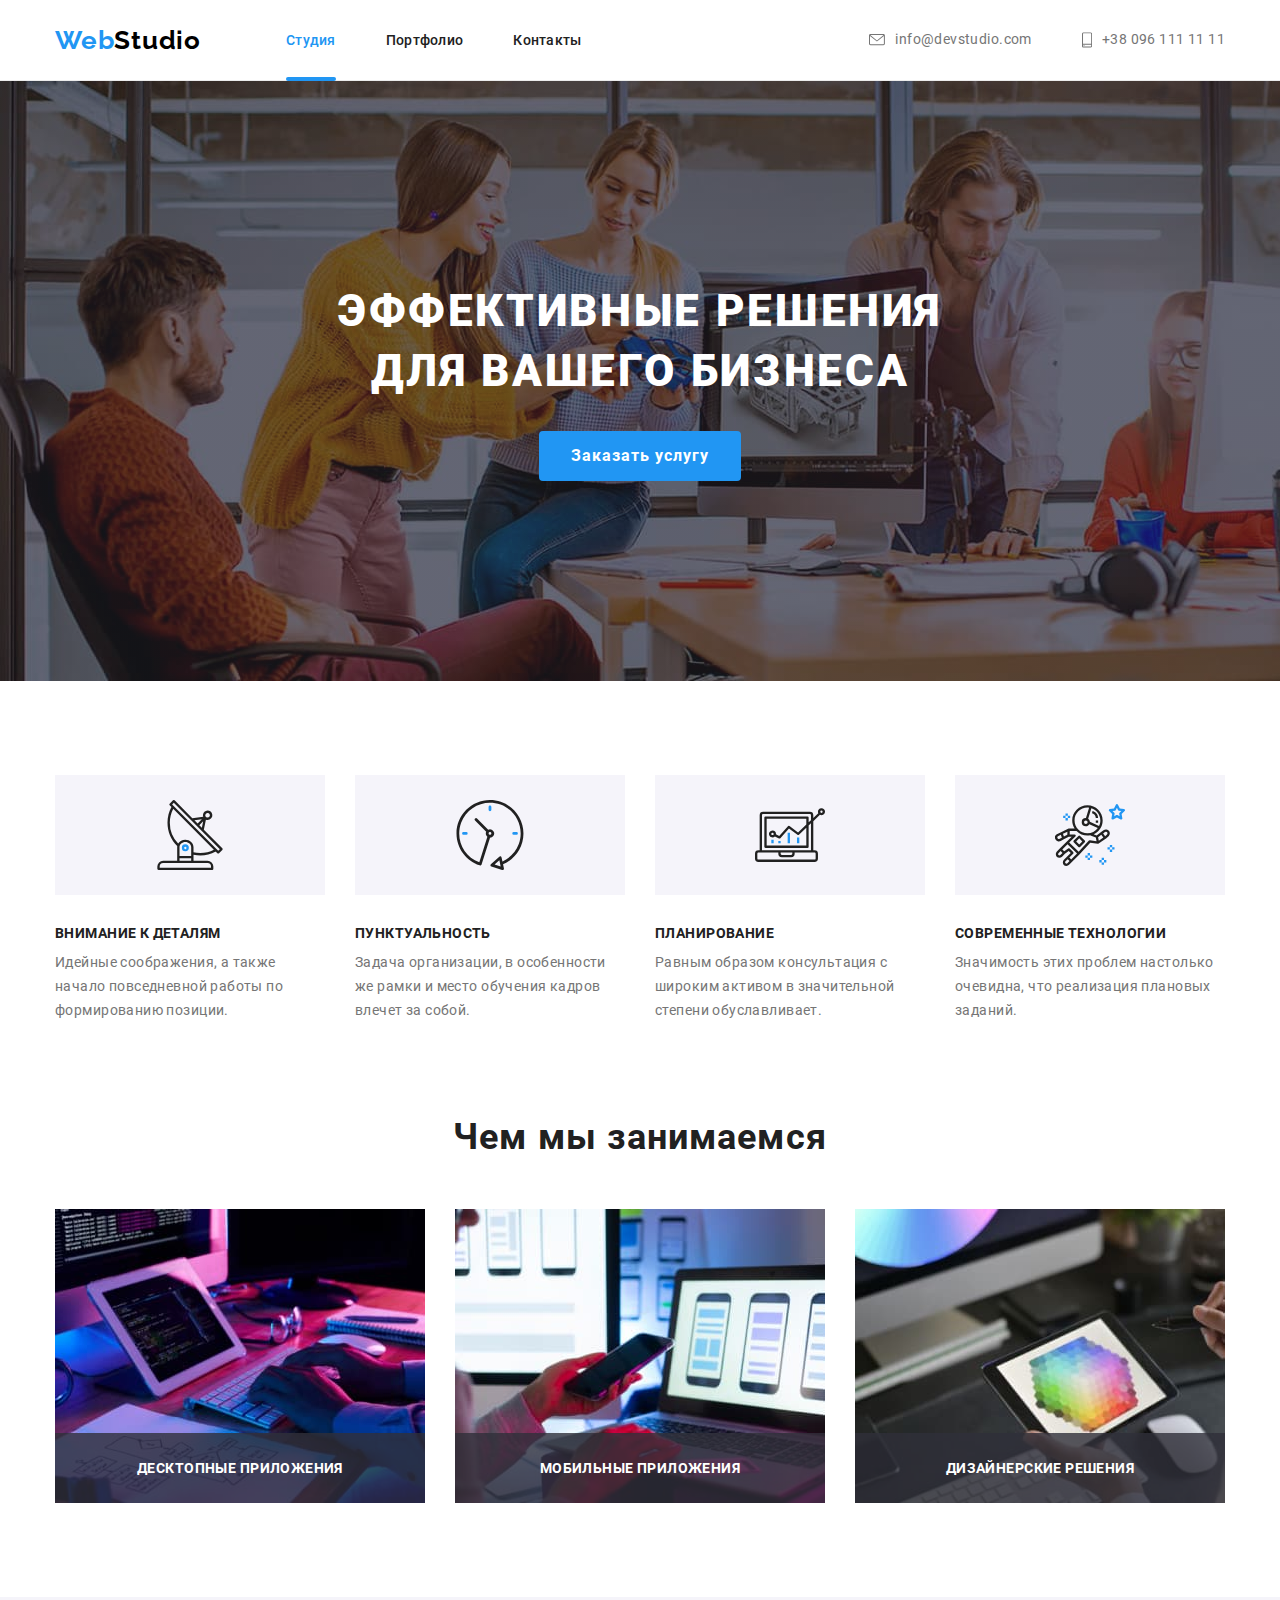
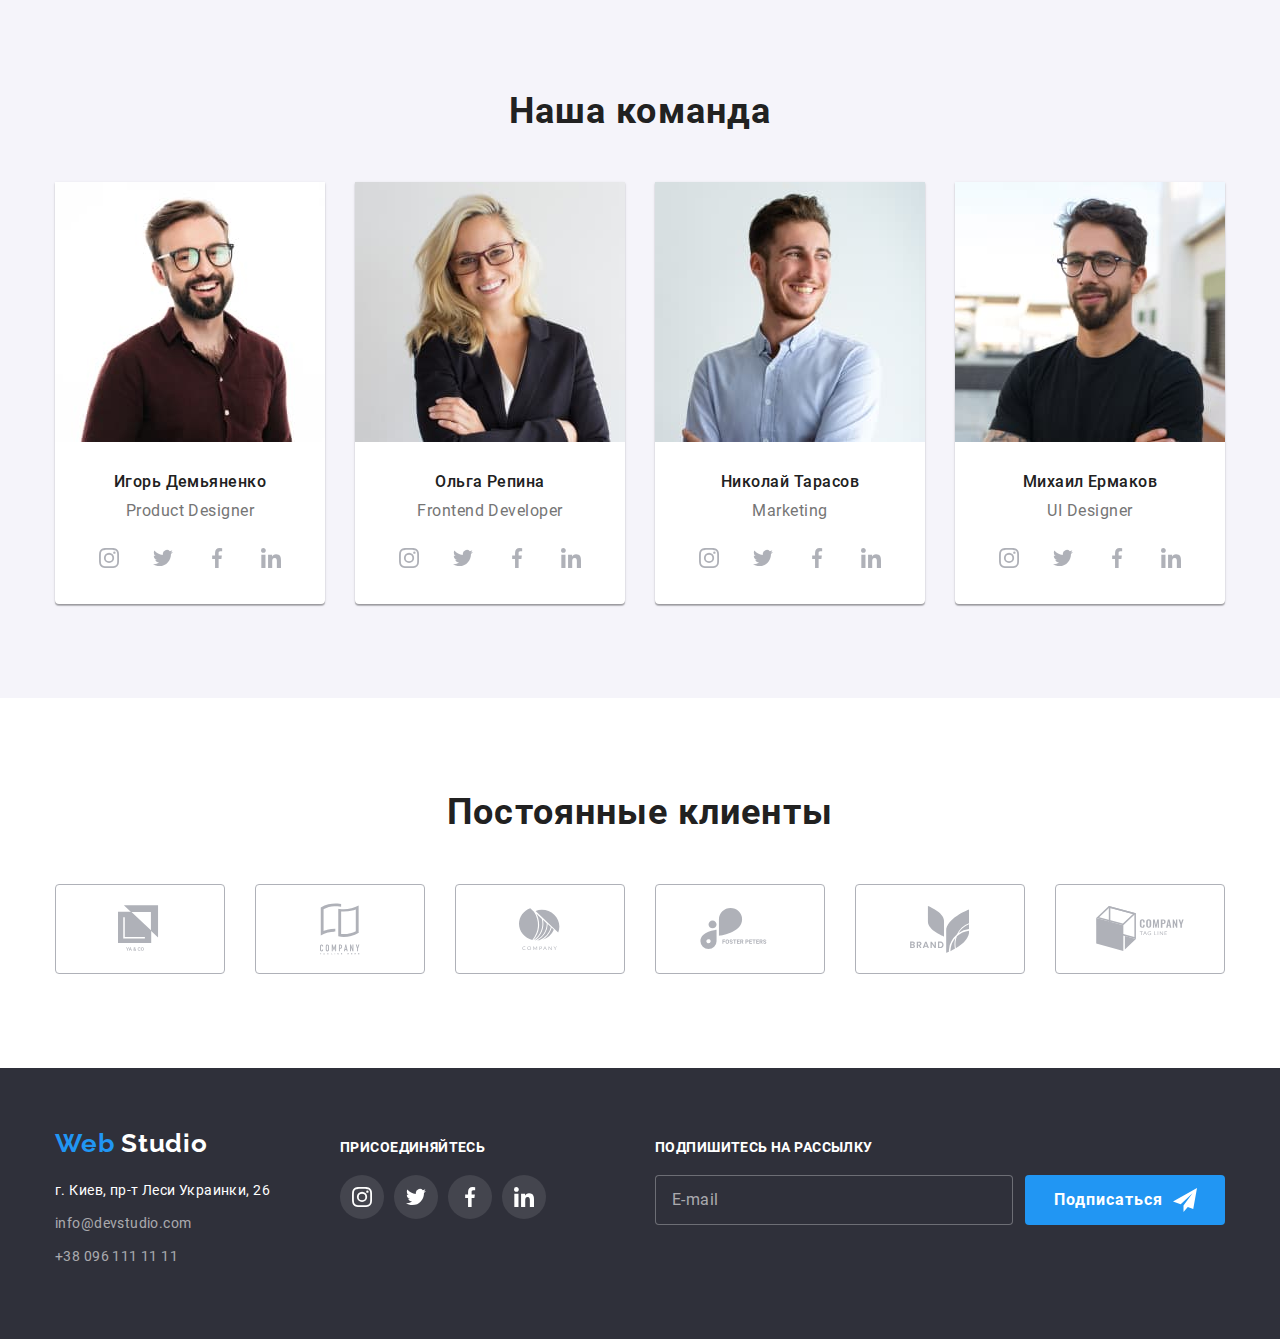
==== commit 15990a80: "Добавляет отзывчивые фоновые изображения" ====
--- a/index.html
+++ b/index.html
@@ -203,12 +203,37 @@
           <h2 class="section-title">Наша команда</h2>
           <ul class="list team-list">
             <li class="team-list-item">
-              <img
-                class="team-picture"
-                src="./images/team/team-igor.jpg"
-                alt="Игорь Демьяненко"
-                width="270"
-              />
+              <picture>
+                <source
+                  srcset="
+                    ./images/team/desktop/desktop-igor.jpg    1x,
+                    ./images/team/desktop/desktop-igor@2x.jpg 2x
+                  "
+                  media="(min-width: 1200px)"
+                />
+                <source
+                  srcset="
+                    ./images/team/tablet/tab-igor.jpg    1x,
+                    ./images/team/tablet/tab-igor@2x.jpg 2x
+                  "
+                  media="(min-width: 768px)"
+                />
+                <source
+                  srcset="
+                    ./images/team/mobile/mob-igor.jpg    1x,
+                    ./images/team/mobile/mob-igor@2x.jpg 2x
+                  "
+                  media="(max-width: 767px)"
+                />
+
+                <img
+                  class="team-picture"
+                  src="./images/team/desktop/team-igor.jpg"
+                  alt="Игорь Демьяненко"
+                  width="270"
+                />
+              </picture>
+
               <div class="team-description-position">
                 <h3 class="title">Игорь Демьяненко</h3>
                 <p class="team-description">Product Designer</p>
@@ -285,12 +310,36 @@
               </div>
             </li>
             <li class="team-list-item">
-              <img
-                class="team-picture"
-                src="./images/team/team-olga-repina.jpg"
-                alt="Ольга Репина"
-                width="270"
-              />
+              <picture>
+                <source
+                  srcset="
+                    ./images/team/desktop/desktop-olga.jpg    1x,
+                    ./images/team/desktop/desktop-olga@2x.jpg 2x
+                  "
+                  media="(min-width: 1200px)"
+                />
+                <source
+                  srcset="
+                    ./images/team/tablet/tab-olga.jpg    1x,
+                    ./images/team/tablet/tab-olga@2x.jpg 2x
+                  "
+                  media="(min-width: 768px)"
+                />
+                <source
+                  srcset="
+                    ./images/team/mobile/mob-olga.jpg    1x,
+                    ./images/team/mobile/mob-olga@2x.jpg 2x
+                  "
+                  media="(max-width: 767px)"
+                />
+
+                <img
+                  class="team-picture"
+                  src="./images/team/desktop/team-olga.jpg"
+                  alt="Ольга Репин"
+                  width="270"
+                />
+              </picture>
               <div class="team-description-position">
                 <h3 class="title">Ольга Репина</h3>
                 <p class="team-description">Frontend Developer</p>
@@ -366,13 +415,38 @@
                 </ul>
               </div>
             </li>
+
             <li class="team-list-item">
-              <img
-                class="team-picture"
-                src="./images/team/team-nikolai-tarasov.jpg"
-                alt="Николай Тарасов"
-                width="270"
-              />
+              <picture>
+                <source
+                  srcset="
+                    ./images/team/desktop/desktop-nikolai.jpg    1x,
+                    ./images/team/desktop/desktop-nikolai@2x.jpg 2x
+                  "
+                  media="(min-width: 1200px)"
+                />
+                <source
+                  srcset="
+                    ./images/team/tablet/tab-nikolai.jpg    1x,
+                    ./images/team/tablet/tab-nikolai@2x.jpg 2x
+                  "
+                  media="(min-width: 768px)"
+                />
+                <source
+                  srcset="
+                    ./images/team/mobile/mob-nikolai.jpg    1x,
+                    ./images/team/mobile/mob-nikolai@2x.jpg 2x
+                  "
+                  media="(max-width: 767px)"
+                />
+
+                <img
+                  class="team-picture"
+                  src="./images/team/desktop/team-nikolai.jpg"
+                  alt="Николай Тарасов"
+                  width="270"
+                />
+              </picture>
               <div class="team-description-position">
                 <h3 class="title">Николай Тарасов</h3>
                 <p class="team-description">Marketing</p>
@@ -449,12 +523,36 @@
               </div>
             </li>
             <li class="team-list-item">
-              <img
-                class="team-picture"
-                src="./images/team/team-mikhail.jpg"
-                alt="Михаил Ермаков"
-                width="270"
-              />
+              <picture>
+                <source
+                  srcset="
+                    ./images/team/desktop/desktop-mihail.jpg    1x,
+                    ./images/team/desktop/desktop-mihail@2x.jpg 2x
+                  "
+                  media="(min-width: 1200px)"
+                />
+                <source
+                  srcset="
+                    ./images/team/tablet/tab-mihail.jpg    1x,
+                    ./images/team/tablet/tab-mihail@2x.jpg 2x
+                  "
+                  media="(min-width: 768px)"
+                />
+                <source
+                  srcset="
+                    ./images/team/mobile/mob-mihail.jpg    1x,
+                    ./images/team/mobile/mob-mihail@2x.jpg 2x
+                  "
+                  media="(max-width: 767px)"
+                />
+
+                <img
+                  class="team-picture"
+                  src="./images/team/desktop/team-mihail.jpg"
+                  alt="Ольга Репин"
+                  width="270"
+                />
+              </picture>
               <div class="team-description-position">
                 <h3 class="title">Михаил Ермаков</h3>
                 <p class="team-description">UI Designer</p>
@@ -736,8 +834,9 @@
               <a class="checkbox-link" href="">Условия договора</a>
             </span>
           </label>
-
-          <button type="submit" class="btn form-btn">Отправить</button>
+          <div class="form-btn-thumb">
+            <button type="submit" class="btn form-btn">Отправить</button>
+          </div>
         </form>
       </div>
     </div>
--- a/css/main.min.css
+++ b/css/main.min.css
@@ -1,2 +1,2 @@
-@font-face{font-family:'Raleway';font-style:normal;font-weight:700;src:local(""),url("../fonts/raleway-v17-latin_cyrillic-700.woff2") format("woff2"),url("../fonts/raleway-v17-latin_cyrillic-700.woff") format("woff")}@font-face{font-family:'Roboto';font-style:normal;font-weight:400;src:local("Roboto"),local("Roboto-Regular"),url("../fonts/roboto-v20-latin_cyrillic-regular.woff2") format("woff2"),url("../fonts/roboto-v20-latin_cyrillic-regular.woff") format("woff")}@font-face{font-family:'Roboto';font-style:normal;font-weight:500;src:local("Roboto Medium"),local("Roboto-Medium"),url("../fonts/roboto-v20-latin_cyrillic-500.woff2") format("woff2"),url("../fonts/roboto-v20-latin_cyrillic-500.woff") format("woff")}@font-face{font-family:'Roboto';font-style:normal;font-weight:700;src:local("Roboto Bold"),local("Roboto-Bold"),url("../fonts/roboto-v20-latin_cyrillic-700.woff2") format("woff2"),url("../fonts/roboto-v20-latin_cyrillic-700.woff") format("woff")}@font-face{font-family:'Roboto';font-style:normal;font-weight:900;src:local("Roboto Black"),local("Roboto-Black"),url("../fonts/roboto-v20-latin_cyrillic-900.woff2") format("woff2"),url("../fonts/roboto-v20-latin_cyrillic-900.woff") format("woff")}.features-icon-container,.social-link,.clients-link{display:-webkit-box;display:-ms-flexbox;display:flex;-webkit-box-pack:center;-ms-flex-pack:center;justify-content:center;-webkit-box-align:center;-ms-flex-align:center;align-items:center}/*! normalize.css v8.0.1 | MIT License | github.com/necolas/normalize.css */html{line-height:1.15;-webkit-text-size-adjust:100%}body{margin:0}main{display:block}h1{font-size:2em;margin:0.67em 0}hr{-webkit-box-sizing:content-box;box-sizing:content-box;height:0;overflow:visible}pre{font-family:monospace, monospace;font-size:1em}a{background-color:transparent}abbr[title]{border-bottom:none;text-decoration:underline;-webkit-text-decoration:underline dotted;text-decoration:underline dotted}b,strong{font-weight:bolder}code,kbd,samp{font-family:monospace, monospace;font-size:1em}small{font-size:80%}sub,sup{font-size:75%;line-height:0;position:relative;vertical-align:baseline}sub{bottom:-0.25em}sup{top:-0.5em}img{border-style:none}button,input,optgroup,select,textarea{font-family:inherit;font-size:100%;line-height:1.15;margin:0}button,input{overflow:visible}button,select{text-transform:none}button,[type='button'],[type='reset'],[type='submit']{-webkit-appearance:button}button::-moz-focus-inner,[type='button']::-moz-focus-inner,[type='reset']::-moz-focus-inner,[type='submit']::-moz-focus-inner{border-style:none;padding:0}button:-moz-focusring,[type='button']:-moz-focusring,[type='reset']:-moz-focusring,[type='submit']:-moz-focusring{outline:1px dotted ButtonText}fieldset{padding:0.35em 0.75em 0.625em}legend{-webkit-box-sizing:border-box;box-sizing:border-box;color:inherit;display:table;max-width:100%;padding:0;white-space:normal}progress{vertical-align:baseline}textarea{overflow:auto}[type='checkbox'],[type='radio']{-webkit-box-sizing:border-box;box-sizing:border-box;padding:0}[type='number']::-webkit-inner-spin-button,[type='number']::-webkit-outer-spin-button{height:auto}[type='search']{-webkit-appearance:textfield;outline-offset:-2px}[type='search']::-webkit-search-decoration{-webkit-appearance:none}::-webkit-file-upload-button{-webkit-appearance:button;font:inherit}details{display:block}summary{display:list-item}template{display:none}[hidden]{display:none}html{-webkit-box-sizing:border-box;box-sizing:border-box}*,*::before,*::after{-webkit-box-sizing:inherit;box-sizing:inherit}.page{background-color:#fff;color:#757575;font-family:Roboto, sans-serif;font-style:normal;font-weight:400;font-size:14px;line-height:1.714;letter-spacing:0.03em}.list{padding:0;margin:0;list-style:none}.container{width:100%;padding-left:15px;padding-right:15px;margin-left:auto;margin-right:auto}@media screen and (min-width: 480px){.container{width:480px}}@media screen and (min-width: 768px){.container{width:768px}}@media screen and (min-width: 1200px){.container{width:1200px}}.visually-hidden{position:absolute;width:1px;height:1px;margin:-1px;border:0;padding:0;clip:rect(0 0 0 0);overflow:hidden}.title{color:#212121;font-weight:700;font-size:14px;line-height:1.143;letter-spacing:0.03em}.link{text-decoration:none}.header-nav{display:-webkit-box;display:-ms-flexbox;display:flex;-webkit-box-pack:justify;-ms-flex-pack:justify;justify-content:space-between;-webkit-box-align:center;-ms-flex-align:center;align-items:center;font-weight:500;font-size:14px;line-height:1.143;letter-spacing:0.02em}@media screen and (max-width: 767px){.site-nav,.contact-nav{display:none}}.menu-button{display:-webkit-inline-box;display:-ms-inline-flexbox;display:inline-flex;margin:0;padding:0;width:40px;height:40px;border:none;background-color:transparent}@media screen and (min-width: 768px){.menu-button{display:none}}.menu-button .icon-mobile-menu-close{display:none}.menu-button.is-open .icon-mobile-menu-close{display:block}.menu-button.is-open .icon-mobile-menu{display:none}.menu-container{position:absolute;top:100%;left:0;width:100%;text-align:center;background-color:yellow}.logo{display:-webkit-box;display:-ms-flexbox;display:flex;font-family:Raleway, sans-serif;font-style:normal;font-weight:700;font-size:24px;line-height:1.167;letter-spacing:0.03em;text-decoration:none}@media screen and (min-width: 1200px){.logo{font-size:26px;line-height:1.192}}.logo-web{color:#2196f3}.logo-studio{color:#000}.site-nav{display:-webkit-box;display:-ms-flexbox;display:flex;margin-left:85px}.site-nav-item:not(:last-child){margin-right:50px}.site-nav-link{display:block;padding-top:32px;padding-bottom:32px;color:#212121;text-decoration:none;-webkit-transition:color 250ms cubic-bezier(0.4, 0, 0.2, 1);transition:color 250ms cubic-bezier(0.4, 0, 0.2, 1)}.site-nav-link:hover,.site-nav-link:focus{color:#2196f3}.site-nav-link.current{position:relative;color:#2196f3}.site-nav-link.current::after{content:'';position:absolute;left:0;bottom:0;-webkit-transform:translateY(1px);transform:translateY(1px);display:block;width:100%;height:4px;background-color:#2196f3;border-radius:2px}.contact-nav{display:-webkit-box;display:-ms-flexbox;display:flex;margin-left:auto}.contact-nav-item:not(:last-child){margin-right:50px}@media screen and (min-width: 768px) and (max-width: 1199px){.contact-nav{display:block;font-size:12px;margin-left:84px}}.contact-nav-link{display:-webkit-box;display:-ms-flexbox;display:flex;-webkit-box-align:center;-ms-flex-align:center;align-items:center;color:#757575;text-decoration:none;-webkit-transition:color 250ms cubic-bezier(0.4, 0, 0.2, 1);transition:color 250ms cubic-bezier(0.4, 0, 0.2, 1)}.contact-nav-link:hover,.contact-nav-link:focus{color:#2196f3}.email-link-icon{width:16px;height:12px;margin-right:10px;fill:currentColor}.phone-link-icon{width:10px;height:16px;margin-right:10px;fill:currentColor}.page-header{position:relative;border-bottom:1px solid #ececec}@media screen and (min-width: 768px){.main-nav{display:-webkit-box;display:-ms-flexbox;display:flex;-webkit-box-align:center;-ms-flex-align:center;align-items:center}}@media screen and (min-width: 768px){.header-nav{display:-webkit-box;display:-ms-flexbox;display:flex;-webkit-box-align:center;-ms-flex-align:center;align-items:center}}.section{padding-top:60px;padding-bottom:60px}@media screen and (min-width: 1200px){.section{padding-top:94px;padding-bottom:94px}}.section-title{margin-top:0;margin-bottom:30px;color:#212121;font-weight:700;font-size:28px;line-height:1.18;text-align:center;letter-spacing:0.03em}@media screen and (min-width: 1200px){.section-title{margin-bottom:50px;font-size:36px;line-height:1.16}}.hero{padding-top:200px;padding-bottom:200px;text-align:center}.hero-overlay{max-width:1600px;height:600px;margin-left:auto;margin-right:auto;background-color:#2f303a;background-image:-webkit-gradient(linear, left top, right top, from(rgba(47,48,58,0.4)), to(rgba(47,48,58,0.4))),url(../images/header/header-pic.jpg);background-image:linear-gradient(to right, rgba(47,48,58,0.4), rgba(47,48,58,0.4)),url(../images/header/header-pic.jpg);background-repeat:no-repeat;background-size:cover;background-position:center}.hero-title{margin-top:0;margin-bottom:30px;color:#fff;font-weight:900;font-size:26px;line-height:1.615;letter-spacing:0.06em;text-transform:uppercase}@media screen and (min-width: 1200px){.hero-title{font-size:44px;line-height:1.364}}.btn{display:inline-block;border-radius:4px;border:none;min-width:200px;padding:10px 32px;cursor:pointer;background-color:#2196f3;color:#fff;font-family:Roboto, sans-serif;font-style:normal;font-weight:700;font-size:16px;line-height:1.875;letter-spacing:0.06em;text-align:center;text-decoration:none;-webkit-transition:background-color 250ms cubic-bezier(0.4, 0, 0.2, 1),color 250ms cubic-bezier(0.4, 0, 0.2, 1);transition:background-color 250ms cubic-bezier(0.4, 0, 0.2, 1),color 250ms cubic-bezier(0.4, 0, 0.2, 1)}.btn:hover,.btn:focus{background-color:#fff;color:#2196f3}@media screen and (min-width: 1200px){.feature-section{padding-bottom:0}}@media screen and (min-width: 768px){.features-list{display:-webkit-box;display:-ms-flexbox;display:flex;-ms-flex-wrap:wrap;flex-wrap:wrap;margin:-15px}}@media screen and (min-width: 768px){.features-list-item{max-width:calc((100% - 4 * 15px) / 2);margin:15px}}@media screen and (min-width: 1200px){.features-list-item{max-width:calc((100% - 8 * 15px) / 4)}}@media screen and (max-width: 767px){.features-list-item:not(:last-child){margin-bottom:30px}}.features-list .title{margin-top:0;margin-bottom:10px;text-transform:uppercase}.features-textbox{padding-top:30px}.features-icon-container{height:120px;background-color:#f5f4fa}.features-description{margin-top:0;margin-bottom:0}@media screen and (max-width: 1199px){.product-section{display:none}}.product-list{display:-webkit-box;display:-ms-flexbox;display:flex}.product-list-item{position:relative;width:calc((100% - 60px) / 3)}.product-list-item:not(:last-child){margin-right:30px}.product-picture{display:block}.product-title{position:absolute;bottom:0;left:0;width:100%;margin-top:0;margin-bottom:0;padding-top:27px;padding-bottom:27px;background-color:rgba(47,48,58,0.8);color:#fff;text-align:center;text-transform:uppercase}.socials-list{display:-webkit-box;display:-ms-flexbox;display:flex;-webkit-box-pack:center;-ms-flex-pack:center;justify-content:center;-webkit-box-align:center;-ms-flex-align:center;align-items:center}.socials-list-item{-webkit-box-pack:center;-ms-flex-pack:center;justify-content:center}.socials-list-item:not(:last-child){margin-right:10px}.social-link{width:44px;height:44px;border-radius:50%;color:#afb1b8;-webkit-transition:color 250ms cubic-bezier(0.4, 0, 0.2, 1),background-color 250ms cubic-bezier(0.4, 0, 0.2, 1);transition:color 250ms cubic-bezier(0.4, 0, 0.2, 1),background-color 250ms cubic-bezier(0.4, 0, 0.2, 1)}.social-link:hover,.social-link:focus{color:#fff;background-color:#2196f3}.social-icon{fill:currentColor}.team-section{background-color:#f5f4fa}@media screen and (min-width: 768px){.team-list{display:-webkit-box;display:-ms-flexbox;display:flex;-ms-flex-wrap:wrap;flex-wrap:wrap;-webkit-box-pack:center;-ms-flex-pack:center;justify-content:center;margin:-15px}}.team-list-item{background-color:#fff;border-radius:0px 0px 4px 4px;-webkit-box-shadow:0px 1px 3px rgba(0,0,0,0.12),0px 1px 1px rgba(0,0,0,0.14),0px 2px 1px rgba(0,0,0,0.2);box-shadow:0px 1px 3px rgba(0,0,0,0.12),0px 1px 1px rgba(0,0,0,0.14),0px 2px 1px rgba(0,0,0,0.2)}@media screen and (min-width: 768px){.team-list-item{max-width:calc((100% - 4 * 15px) / 2);margin:15px}}@media screen and (min-width: 1200px){.team-list-item{max-width:calc((100% - 8 * 15px) / 4)}}@media screen and (max-width: 767px){.team-list-item:not(:last-child){margin-bottom:30px}}.team-list .title{margin-top:0;margin-bottom:10px;font-size:16px;font-weight:500;line-height:1.188;letter-spacing:0.03em;text-align:center}.team-picture{display:block}.team-description-position{padding:30px 32px 24px}.team-description{margin-top:0;margin-bottom:16px;text-align:center;font-size:16px;line-height:1.188;font-weight:400;letter-spacing:0.03em}.clients-list{display:-webkit-box;display:-ms-flexbox;display:flex;-ms-flex-wrap:wrap;flex-wrap:wrap;margin:-15px}.clients-list-item{border-radius:4px;margin:15px}@media screen and (max-width: 767px){.clients-list-item{width:calc((100% - 4 * 15px) / 2)}}@media screen and (min-width: 768px){.clients-list-item{width:calc((100% - 6 * 15px) / 3)}}@media screen and (min-width: 1200px){.clients-list-item{width:calc((100% - 12 * 15px) / 6)}}.clients-link{height:90px;color:#afb1b8;border:1px solid #afb1b8;border-radius:4px;-webkit-transition:color 250ms cubic-bezier(0.4, 0, 0.2, 1),border 250ms cubic-bezier(0.4, 0, 0.2, 1);transition:color 250ms cubic-bezier(0.4, 0, 0.2, 1),border 250ms cubic-bezier(0.4, 0, 0.2, 1)}.clients-link:hover,.clients-link:focus{color:#2196f3;border:1px solid #2196f3}.clients-icon{fill:currentColor}.footer{background-color:#2f303a}.footer-flex{padding-top:60px;padding-bottom:60px;text-align:center}@media screen and (min-width: 1200px){.footer-flex{display:-webkit-box;display:-ms-flexbox;display:flex;-webkit-box-pack:justify;-ms-flex-pack:justify;justify-content:space-between;-webkit-box-align:baseline;-ms-flex-align:baseline;align-items:baseline;text-align:start}}.footer .logo{display:block;margin-bottom:20px}.footer .logo-studio{color:#fff}.address{margin-bottom:60px}@media screen and (min-width: 1200px){.address{margin-bottom:0;margin-right:70px}}.footer-social-link{color:#fff;background-color:rgba(255,255,255,0.1);-webkit-transition:background-color 250ms cubic-bezier(0.4, 0, 0.2, 1);transition:background-color 250ms cubic-bezier(0.4, 0, 0.2, 1)}.footer-social-link:hover,.footer-social-link:focus{background-color:#2196f3}.footer-address{font-style:normal;font-weight:400;font-size:14px;line-height:1.714;letter-spacing:0.03em}.footer-address .link{color:rgba(255,255,255,0.6);text-decoration:none}.footer-address .mail-link{display:inline-block;margin-bottom:9px}.location{display:inline-block;margin-bottom:9px;color:#fff}.join{margin-bottom:20px}@media screen and (min-width: 1200px){.join{margin-bottom:0;margin-right:93px}}.join .socials-list{margin-bottom:60px}@media screen and (min-width: 768px) and (max-width: 1199px){.tablet-footer-flex{display:-webkit-box;display:-ms-flexbox;display:flex;-ms-flex-pack:distribute;justify-content:space-around;-webkit-box-align:baseline;-ms-flex-align:baseline;align-items:baseline}}@media screen and (min-width: 1200px){.tablet-footer-flex{display:-webkit-box;display:-ms-flexbox;display:flex;-webkit-box-align:baseline;-ms-flex-align:baseline;align-items:baseline}}.call-to-action{display:inline-block;margin-bottom:20px;color:#fff;background-color:#2f303a;line-height:1.143;text-transform:uppercase}@media screen and (max-width: 767px){.subscription-form{display:-webkit-box;display:-ms-flexbox;display:flex;-ms-flex-wrap:wrap;flex-wrap:wrap;-webkit-box-pack:center;-ms-flex-pack:center;justify-content:center}}@media screen and (min-width: 768px) and (max-width: 1199px){.subscription-form{display:-webkit-box;display:-ms-flexbox;display:flex;-webkit-box-orient:vertical;-webkit-box-direction:normal;-ms-flex-direction:column;flex-direction:column;-webkit-box-align:center;-ms-flex-align:center;align-items:center}}@media screen and (min-width: 1200px){.subscription-form{display:-webkit-box;display:-ms-flexbox;display:flex}}.footer-email{width:100%;margin-bottom:20px;padding:15px 16px;color:#fff;background-color:#2f303a;border:1px solid rgba(255,255,255,0.3);border-radius:4px}@media screen and (min-width: 768px){.footer-email{display:block;width:450px;height:50px}}@media screen and (min-width: 1200px){.footer-email{margin-bottom:0;margin-right:12px;width:358px}}.footer-email::-webkit-input-placeholder{font-size:16px;line-height:1.25;letter-spacing:0.03em;color:rgba(255,255,255,0.6)}.footer-email:-ms-input-placeholder{font-size:16px;line-height:1.25;letter-spacing:0.03em;color:rgba(255,255,255,0.6)}.footer-email::-ms-input-placeholder{font-size:16px;line-height:1.25;letter-spacing:0.03em;color:rgba(255,255,255,0.6)}.footer-email::placeholder{font-size:16px;line-height:1.25;letter-spacing:0.03em;color:rgba(255,255,255,0.6)}.email-btn{display:-webkit-box;display:-ms-flexbox;display:flex;-webkit-box-align:center;-ms-flex-align:center;align-items:center;border-radius:4px;border:none;width:200px;height:50px;padding-top:10px;padding-bottom:10px;padding-left:29px;padding-right:28px;cursor:pointer}.email-btn .btn-text{margin-right:10px}.icon-send{fill:currentColor}.backdrop{position:fixed;top:0;left:0;width:100%;height:100%;background-color:rgba(0,0,0,0.2);opacity:1;-webkit-transition:opacity 250ms cubic-bezier(0.4, 0, 0.2, 1);transition:opacity 250ms cubic-bezier(0.4, 0, 0.2, 1)}.backdrop.is-hidden{opacity:0;pointer-events:none}.backdrop.is-hidden .modal{-webkit-transform:translate(-50%, -50%) scale(1.2);transform:translate(-50%, -50%) scale(1.2)}.modal{position:absolute;top:50%;left:50%;min-width:528px;min-height:581px;background-color:#fff;-webkit-transform:translate(-50%, -50%) scale(1);transform:translate(-50%, -50%) scale(1);-webkit-transition:-webkit-transform 250ms cubic-bezier(0.4, 0, 0.2, 1);transition:-webkit-transform 250ms cubic-bezier(0.4, 0, 0.2, 1);transition:transform 250ms cubic-bezier(0.4, 0, 0.2, 1);transition:transform 250ms cubic-bezier(0.4, 0, 0.2, 1), -webkit-transform 250ms cubic-bezier(0.4, 0, 0.2, 1)}.form-call-to-action{display:block;margin-bottom:12px;font-family:Roboto, sans-serif;font-style:normal;font-weight:700;font-size:20px;line-height:1.15;text-align:center;letter-spacing:0.03em;color:var(--title-text-color)}.btn-close{display:-webkit-box;display:-ms-flexbox;display:flex;-webkit-box-pack:center;-ms-flex-pack:center;justify-content:center;-webkit-box-align:center;-ms-flex-align:center;align-items:center;padding:0;margin:0;margin-top:8px;margin-bottom:2px;margin-right:8px;width:30px;height:30px;border:1px solid rgba(0,0,0,0.1);border-radius:50%;cursor:pointer;background-color:#fff;color:#000;-webkit-transition:color 250ms cubic-bezier(0.4, 0, 0.2, 1);transition:color 250ms cubic-bezier(0.4, 0, 0.2, 1)}.btn-close:hover,.btn-close:focus{color:#2196f3}.icon-close{fill:currentColor}.btn-position{display:-webkit-box;display:-ms-flexbox;display:flex;-webkit-box-pack:end;-ms-flex-pack:end;justify-content:flex-end}.form{margin-right:auto;margin-left:auto;padding-left:41px;padding-right:39px;color:#212121}.form-field,.comment-field{position:relative;display:-webkit-box;display:-ms-flexbox;display:flex;-webkit-box-orient:vertical;-webkit-box-direction:normal;-ms-flex-direction:column;flex-direction:column;margin-bottom:10px}.comment-field{margin-bottom:20px}.form-label{margin-bottom:4px;font-size:12px;line-height:1.16;letter-spacing:0.01em;color:#757575}.form-input{height:40px;margin:0;padding-left:42px;padding-top:11px;padding-bottom:11px;padding-right:12px;border:1px solid rgba(33,33,33,0.2);border-radius:4px;-webkit-transition:border 250ms cubic-bezier(0.4, 0, 0.2, 1);transition:border 250ms cubic-bezier(0.4, 0, 0.2, 1)}.form-icon{position:absolute;top:29px;left:12px;width:18px;height:18px;fill:currentColor;-webkit-transition:color 250ms cubic-bezier(0.4, 0, 0.2, 1);transition:color 250ms cubic-bezier(0.4, 0, 0.2, 1)}.form-input:hover+.form-icon,.comment-field:focus-within>.form-icon{color:#2196f3}.form-input:hover,.comment:hover,.form-field:focus-within>.form-input,.comment-field:focus-within>.comment{border:1px solid #2196f3;outline:none}.comment{height:120px;padding:12px 16px;border:1px solid rgba(33,33,33,0.2);border-radius:4px;resize:none;font-size:14px;line-height:1.14;letter-spacing:0.01em;-webkit-transition:border 250ms cubic-bezier(0.4, 0, 0.2, 1);transition:border 250ms cubic-bezier(0.4, 0, 0.2, 1)}.checkbox-field{display:-webkit-box;display:-ms-flexbox;display:flex;-webkit-box-align:center;-ms-flex-align:center;align-items:center;padding-left:13px;margin-bottom:30px;font-size:14px;line-height:1.71;letter-spacing:0.03em;color:#757575}.input-checkbox{position:absolute;width:1px;height:1px;margin:-1px;border:0;padding:0;clip:rect(0 0 0 0);overflow:hidden}.checkbox-icon{display:inline-block;margin-right:8px;width:16px;height:15px;border:2px solid #212121;border-radius:2px;-webkit-transition:border-color 250ms cubic-bezier(0.4, 0, 0.2, 1),background-color 250ms cubic-bezier(0.4, 0, 0.2, 1);transition:border-color 250ms cubic-bezier(0.4, 0, 0.2, 1),background-color 250ms cubic-bezier(0.4, 0, 0.2, 1)}.input-checkbox:checked+.checkbox-icon{border-color:#2196f3;background-color:#2196f3;background-image:url("../images/form-icons/icon-check.svg");background-size:contain;background-origin:border-box}.checkbox-link{color:#2196f3}.form-btn{position:absolute;padding-top:10px;padding-bottom:10px;padding-left:56px;padding-right:55px;border-radius:4px;-webkit-transform:translateX(124px);transform:translateX(124px);color:#fff;background-color:#2196f3;-webkit-box-shadow:0px 4px 4px rgba(0,0,0,0.15);box-shadow:0px 4px 4px rgba(0,0,0,0.15);-webkit-transition:color 250ms cubic-bezier(0.4, 0, 0.2, 1),background-color 250ms cubic-bezier(0.4, 0, 0.2, 1),-webkit-box-shadow 250ms cubic-bezier(0.4, 0, 0.2, 1);transition:color 250ms cubic-bezier(0.4, 0, 0.2, 1),background-color 250ms cubic-bezier(0.4, 0, 0.2, 1),-webkit-box-shadow 250ms cubic-bezier(0.4, 0, 0.2, 1);transition:color 250ms cubic-bezier(0.4, 0, 0.2, 1),background-color 250ms cubic-bezier(0.4, 0, 0.2, 1),box-shadow 250ms cubic-bezier(0.4, 0, 0.2, 1);transition:color 250ms cubic-bezier(0.4, 0, 0.2, 1),background-color 250ms cubic-bezier(0.4, 0, 0.2, 1),box-shadow 250ms cubic-bezier(0.4, 0, 0.2, 1),-webkit-box-shadow 250ms cubic-bezier(0.4, 0, 0.2, 1)}.form-btn:focus,.form-btn:hover{border-radius:4px;color:#fff;background-color:#188ce8;-webkit-box-shadow:0px 4px 4px rgba(0,0,0,0.15);box-shadow:0px 4px 4px rgba(0,0,0,0.15)}
+@font-face{font-family:'Raleway';font-style:normal;font-weight:700;src:local(""),url("../fonts/raleway-v17-latin_cyrillic-700.woff2") format("woff2"),url("../fonts/raleway-v17-latin_cyrillic-700.woff") format("woff")}@font-face{font-family:'Roboto';font-style:normal;font-weight:400;src:local("Roboto"),local("Roboto-Regular"),url("../fonts/roboto-v20-latin_cyrillic-regular.woff2") format("woff2"),url("../fonts/roboto-v20-latin_cyrillic-regular.woff") format("woff")}@font-face{font-family:'Roboto';font-style:normal;font-weight:500;src:local("Roboto Medium"),local("Roboto-Medium"),url("../fonts/roboto-v20-latin_cyrillic-500.woff2") format("woff2"),url("../fonts/roboto-v20-latin_cyrillic-500.woff") format("woff")}@font-face{font-family:'Roboto';font-style:normal;font-weight:700;src:local("Roboto Bold"),local("Roboto-Bold"),url("../fonts/roboto-v20-latin_cyrillic-700.woff2") format("woff2"),url("../fonts/roboto-v20-latin_cyrillic-700.woff") format("woff")}@font-face{font-family:'Roboto';font-style:normal;font-weight:900;src:local("Roboto Black"),local("Roboto-Black"),url("../fonts/roboto-v20-latin_cyrillic-900.woff2") format("woff2"),url("../fonts/roboto-v20-latin_cyrillic-900.woff") format("woff")}.features-icon-container,.social-link,.clients-link{display:-webkit-box;display:-ms-flexbox;display:flex;-webkit-box-pack:center;-ms-flex-pack:center;justify-content:center;-webkit-box-align:center;-ms-flex-align:center;align-items:center}/*! normalize.css v8.0.1 | MIT License | github.com/necolas/normalize.css */html{line-height:1.15;-webkit-text-size-adjust:100%}body{margin:0}main{display:block}h1{font-size:2em;margin:0.67em 0}hr{-webkit-box-sizing:content-box;box-sizing:content-box;height:0;overflow:visible}pre{font-family:monospace, monospace;font-size:1em}a{background-color:transparent}abbr[title]{border-bottom:none;text-decoration:underline;-webkit-text-decoration:underline dotted;text-decoration:underline dotted}b,strong{font-weight:bolder}code,kbd,samp{font-family:monospace, monospace;font-size:1em}small{font-size:80%}sub,sup{font-size:75%;line-height:0;position:relative;vertical-align:baseline}sub{bottom:-0.25em}sup{top:-0.5em}img{border-style:none}button,input,optgroup,select,textarea{font-family:inherit;font-size:100%;line-height:1.15;margin:0}button,input{overflow:visible}button,select{text-transform:none}button,[type='button'],[type='reset'],[type='submit']{-webkit-appearance:button}button::-moz-focus-inner,[type='button']::-moz-focus-inner,[type='reset']::-moz-focus-inner,[type='submit']::-moz-focus-inner{border-style:none;padding:0}button:-moz-focusring,[type='button']:-moz-focusring,[type='reset']:-moz-focusring,[type='submit']:-moz-focusring{outline:1px dotted ButtonText}fieldset{padding:0.35em 0.75em 0.625em}legend{-webkit-box-sizing:border-box;box-sizing:border-box;color:inherit;display:table;max-width:100%;padding:0;white-space:normal}progress{vertical-align:baseline}textarea{overflow:auto}[type='checkbox'],[type='radio']{-webkit-box-sizing:border-box;box-sizing:border-box;padding:0}[type='number']::-webkit-inner-spin-button,[type='number']::-webkit-outer-spin-button{height:auto}[type='search']{-webkit-appearance:textfield;outline-offset:-2px}[type='search']::-webkit-search-decoration{-webkit-appearance:none}::-webkit-file-upload-button{-webkit-appearance:button;font:inherit}details{display:block}summary{display:list-item}template{display:none}[hidden]{display:none}html{-webkit-box-sizing:border-box;box-sizing:border-box}*,*::before,*::after{-webkit-box-sizing:inherit;box-sizing:inherit}.page{background-color:#fff;color:#757575;font-family:Roboto, sans-serif;font-style:normal;font-weight:400;font-size:14px;line-height:1.714;letter-spacing:0.03em}.list{padding:0;margin:0;list-style:none}.container{width:100%;padding-left:15px;padding-right:15px;margin-left:auto;margin-right:auto}@media screen and (min-width: 480px){.container{width:480px}}@media screen and (min-width: 768px){.container{width:768px}}@media screen and (min-width: 1200px){.container{width:1200px}}.visually-hidden{position:absolute;width:1px;height:1px;margin:-1px;border:0;padding:0;clip:rect(0 0 0 0);overflow:hidden}.title{color:#212121;font-weight:700;font-size:14px;line-height:1.143;letter-spacing:0.03em}.link{text-decoration:none}.header-nav{display:-webkit-box;display:-ms-flexbox;display:flex;-webkit-box-pack:justify;-ms-flex-pack:justify;justify-content:space-between;-webkit-box-align:center;-ms-flex-align:center;align-items:center;font-weight:500;font-size:14px;line-height:1.143;letter-spacing:0.02em}@media screen and (max-width: 767px){.site-nav,.contact-nav{display:none}}.menu-button{display:-webkit-inline-box;display:-ms-inline-flexbox;display:inline-flex;margin:0;padding:0;width:40px;height:40px;border:none;background-color:transparent}@media screen and (min-width: 768px){.menu-button{display:none}}.menu-button .icon-mobile-menu-close{display:none}.menu-button.is-open .icon-mobile-menu-close{display:block}.menu-button.is-open .icon-mobile-menu{display:none}.menu-container{position:absolute;top:100%;left:0;width:100%;text-align:center;background-color:yellow}.logo{display:-webkit-box;display:-ms-flexbox;display:flex;font-family:Raleway, sans-serif;font-style:normal;font-weight:700;font-size:24px;line-height:1.167;letter-spacing:0.03em;text-decoration:none}@media screen and (min-width: 1200px){.logo{font-size:26px;line-height:1.192}}.logo-web{color:#2196f3}.logo-studio{color:#000}.site-nav{display:-webkit-box;display:-ms-flexbox;display:flex;margin-left:85px}.site-nav-item:not(:last-child){margin-right:50px}.site-nav-link{display:block;padding-top:32px;padding-bottom:32px;color:#212121;text-decoration:none;-webkit-transition:color 250ms cubic-bezier(0.4, 0, 0.2, 1);transition:color 250ms cubic-bezier(0.4, 0, 0.2, 1)}.site-nav-link:hover,.site-nav-link:focus{color:#2196f3}@media screen and (max-width: 767px){.site-nav,.contact-nav{display:none}}.site-nav-link.current{position:relative;color:#2196f3}.site-nav-link.current::after{content:'';position:absolute;left:0;bottom:0;-webkit-transform:translateY(1px);transform:translateY(1px);display:block;width:100%;height:4px;background-color:#2196f3;border-radius:2px}.contact-nav{display:-webkit-box;display:-ms-flexbox;display:flex;margin-left:auto}.contact-nav-item{margin-left:50px}@media screen and (min-width: 768px) and (max-width: 1199px){.contact-nav{display:block;text-align:start;font-size:12px;margin-left:84}}@media screen and (min-width: 768px) and (max-width: 1199px){.contact-nav-item{display:block;margin-right:0;margin-left:0}}.contact-nav-link{display:-webkit-box;display:-ms-flexbox;display:flex;-webkit-box-align:center;-ms-flex-align:center;align-items:center;color:#757575;text-decoration:none;-webkit-transition:color 250ms cubic-bezier(0.4, 0, 0.2, 1);transition:color 250ms cubic-bezier(0.4, 0, 0.2, 1)}.contact-nav-link:hover,.contact-nav-link:focus{color:#2196f3}.email-link-icon{width:16px;height:12px;margin-right:10px;fill:currentColor}.phone-link-icon{width:10px;height:16px;margin-right:10px;fill:currentColor}@media screen and (max-width: 767px){.site-nav,.contact-nav{display:none}}.page-header{position:relative;border-bottom:1px solid #ececec}@media screen and (min-width: 768px){.main-nav{display:-webkit-box;display:-ms-flexbox;display:flex;-webkit-box-align:center;-ms-flex-align:center;align-items:center}}@media screen and (min-width: 768px){.header-nav{display:-webkit-box;display:-ms-flexbox;display:flex;-webkit-box-align:center;-ms-flex-align:center;align-items:center}}.section{padding-top:60px;padding-bottom:60px}@media screen and (min-width: 1200px){.section{padding-top:94px;padding-bottom:94px}}.section-title{margin-top:0;margin-bottom:30px;color:#212121;font-weight:700;font-size:28px;line-height:1.18;text-align:center;letter-spacing:0.03em}@media screen and (min-width: 1200px){.section-title{margin-bottom:50px;font-size:36px;line-height:1.16}}.hero{padding-top:200px;padding-bottom:200px;text-align:center}.hero-overlay{max-width:1600px;height:600px;margin-left:auto;margin-right:auto;background-color:#2f303a;background-image:-webkit-gradient(linear, left top, right top, from(rgba(47,48,58,0.4)), to(rgba(47,48,58,0.4))),url(../images/header/mobile/hero-mobile.jpg);background-image:linear-gradient(to right, rgba(47,48,58,0.4), rgba(47,48,58,0.4)),url(../images/header/mobile/hero-mobile.jpg);background-repeat:no-repeat;background-size:cover}@media screen and (min-device-pixel-ratio: 2), screen and (-webkit-min-device-pixel-ratio: 2), screen and (min-resolution: 192dpi), screen and (min-resolution: 2dppx){.hero-overlay{background-image:-webkit-gradient(linear, left top, right top, from(rgba(47,48,58,0.4)), to(rgba(47,48,58,0.4))),url(../images/header/mobile/hero-mobile@2x.jpg);background-image:linear-gradient(to right, rgba(47,48,58,0.4), rgba(47,48,58,0.4)),url(../images/header/mobile/hero-mobile@2x.jpg)}}@media screen and (min-width: 768px){.hero-overlay{background-image:-webkit-gradient(linear, left top, right top, from(rgba(47,48,58,0.4)), to(rgba(47,48,58,0.4))),url(../images/header/tablet/hero-tablet.jpg);background-image:linear-gradient(to right, rgba(47,48,58,0.4), rgba(47,48,58,0.4)),url(../images/header/tablet/hero-tablet.jpg)}}@media screen and (min-width: 768px) and (min-device-pixel-ratio: 2), screen and (min-width: 768px) and (-webkit-min-device-pixel-ratio: 2), screen and (min-width: 768px) and (min-resolution: 192dpi), screen and (min-width: 768px) and (min-resolution: 2dppx){.hero-overlay{background-image:-webkit-gradient(linear, left top, right top, from(rgba(47,48,58,0.4)), to(rgba(47,48,58,0.4))),url(../images/header/tablet/hero-tablet@2x.jpg);background-image:linear-gradient(to right, rgba(47,48,58,0.4), rgba(47,48,58,0.4)),url(../images/header/tablet/hero-tablet@2x.jpg)}}@media screen and (min-width: 1200px){.hero-overlay{background-image:-webkit-gradient(linear, left top, right top, from(rgba(47,48,58,0.4)), to(rgba(47,48,58,0.4))),url(../images/header/desktop/hero-desktop.jpg);background-image:linear-gradient(to right, rgba(47,48,58,0.4), rgba(47,48,58,0.4)),url(../images/header/desktop/hero-desktop.jpg)}}@media screen and (min-width: 1200px) and (min-device-pixel-ratio: 2), screen and (min-width: 1200px) and (-webkit-min-device-pixel-ratio: 2), screen and (min-width: 1200px) and (min-resolution: 192dpi), screen and (min-width: 1200px) and (min-resolution: 2dppx){.hero-overlay{background-image:-webkit-gradient(linear, left top, right top, from(rgba(47,48,58,0.4)), to(rgba(47,48,58,0.4))),url(../images/header/desktop/hero-desktop@2x.jpg);background-image:linear-gradient(to right, rgba(47,48,58,0.4), rgba(47,48,58,0.4)),url(../images/header/desktop/hero-desktop@2x.jpg)}}.hero-title{margin-top:0;margin-bottom:30px;color:#fff;font-weight:900;font-size:26px;line-height:1.615;letter-spacing:0.06em;text-transform:uppercase}@media screen and (min-width: 1200px){.hero-title{font-size:44px;line-height:1.364}}.btn{display:inline-block;border-radius:4px;border:none;min-width:200px;padding:10px 32px;cursor:pointer;background-color:#2196f3;color:#fff;font-family:Roboto, sans-serif;font-style:normal;font-weight:700;font-size:16px;line-height:1.875;letter-spacing:0.06em;text-align:center;text-decoration:none;-webkit-transition:background-color 250ms cubic-bezier(0.4, 0, 0.2, 1),color 250ms cubic-bezier(0.4, 0, 0.2, 1);transition:background-color 250ms cubic-bezier(0.4, 0, 0.2, 1),color 250ms cubic-bezier(0.4, 0, 0.2, 1)}.btn:hover,.btn:focus{background-color:#fff;color:#2196f3}@media screen and (min-width: 1200px){.feature-section{padding-bottom:0}}@media screen and (min-width: 768px){.features-list{display:-webkit-box;display:-ms-flexbox;display:flex;-ms-flex-wrap:wrap;flex-wrap:wrap;margin:-15px}}@media screen and (min-width: 768px){.features-list-item{max-width:calc((100% - 4 * 15px) / 2);margin:15px}}@media screen and (min-width: 1200px){.features-list-item{max-width:calc((100% - 8 * 15px) / 4)}}@media screen and (max-width: 767px){.features-list-item:not(:last-child){margin-bottom:30px}}.features-list .title{margin-top:0;margin-bottom:10px;text-transform:uppercase}.features-textbox{padding-top:30px}.features-icon-container{height:120px;background-color:#f5f4fa}.features-description{margin-top:0;margin-bottom:0}@media screen and (max-width: 1199px){.product-section{display:none}}.product-list{display:-webkit-box;display:-ms-flexbox;display:flex}.product-list-item{position:relative;width:calc((100% - 60px) / 3)}.product-list-item:not(:last-child){margin-right:30px}.product-picture{display:block}.product-title{position:absolute;bottom:0;left:0;width:100%;margin-top:0;margin-bottom:0;padding-top:27px;padding-bottom:27px;background-color:rgba(47,48,58,0.8);color:#fff;text-align:center;text-transform:uppercase}.socials-list{display:-webkit-box;display:-ms-flexbox;display:flex;-webkit-box-pack:center;-ms-flex-pack:center;justify-content:center;-webkit-box-align:center;-ms-flex-align:center;align-items:center}.socials-list-item{-webkit-box-pack:center;-ms-flex-pack:center;justify-content:center}.socials-list-item:not(:last-child){margin-right:10px}.social-link{width:44px;height:44px;border-radius:50%;color:#afb1b8;-webkit-transition:color 250ms cubic-bezier(0.4, 0, 0.2, 1),background-color 250ms cubic-bezier(0.4, 0, 0.2, 1);transition:color 250ms cubic-bezier(0.4, 0, 0.2, 1),background-color 250ms cubic-bezier(0.4, 0, 0.2, 1)}.social-link:hover,.social-link:focus{color:#fff;background-color:#2196f3}.social-icon{fill:currentColor}.team-section{background-color:#f5f4fa}@media screen and (min-width: 768px){.team-list{display:-webkit-box;display:-ms-flexbox;display:flex;-ms-flex-wrap:wrap;flex-wrap:wrap;margin:-15px}}.team-list-item{background-color:#fff;border-radius:0px 0px 4px 4px;-webkit-box-shadow:0px 1px 3px rgba(0,0,0,0.12),0px 1px 1px rgba(0,0,0,0.14),0px 2px 1px rgba(0,0,0,0.2);box-shadow:0px 1px 3px rgba(0,0,0,0.12),0px 1px 1px rgba(0,0,0,0.14),0px 2px 1px rgba(0,0,0,0.2)}@media screen and (min-width: 768px){.team-list-item{-ms-flex-preferred-size:calc((100% - 4 * 15px) / 2);flex-basis:calc((100% - 4 * 15px) / 2);margin:15px}}@media screen and (min-width: 1200px){.team-list-item{-ms-flex-preferred-size:calc((100% - 8 * 15px) / 4);flex-basis:calc((100% - 8 * 15px) / 4)}}@media screen and (max-width: 767px){.team-list-item:not(:last-child){margin-bottom:30px}}.team-list .title{margin-top:0;margin-bottom:10px;font-size:16px;font-weight:500;line-height:1.188;letter-spacing:0.03em;text-align:center}.team-picture{display:block}.team-description-position{padding:30px 32px 24px}.team-description{margin-top:0;margin-bottom:16px;text-align:center;font-size:16px;line-height:1.188;font-weight:400;letter-spacing:0.03em}.clients-list{display:-webkit-box;display:-ms-flexbox;display:flex;-ms-flex-wrap:wrap;flex-wrap:wrap;margin:-15px}.clients-list-item{border-radius:4px;margin:15px}@media screen and (max-width: 767px){.clients-list-item{width:calc((100% - 4 * 15px) / 2)}}@media screen and (min-width: 768px){.clients-list-item{width:calc((100% - 6 * 15px) / 3)}}@media screen and (min-width: 1200px){.clients-list-item{width:calc((100% - 12 * 15px) / 6)}}.clients-link{height:90px;color:#afb1b8;border:1px solid #afb1b8;border-radius:4px;-webkit-transition:color 250ms cubic-bezier(0.4, 0, 0.2, 1),border 250ms cubic-bezier(0.4, 0, 0.2, 1);transition:color 250ms cubic-bezier(0.4, 0, 0.2, 1),border 250ms cubic-bezier(0.4, 0, 0.2, 1)}.clients-link:hover,.clients-link:focus{color:#2196f3;border:1px solid #2196f3}.clients-icon{fill:currentColor}.footer{background-color:#2f303a}.footer-flex{padding-top:60px;padding-bottom:60px;text-align:center}@media screen and (min-width: 1200px){.footer-flex{display:-webkit-box;display:-ms-flexbox;display:flex;-webkit-box-pack:justify;-ms-flex-pack:justify;justify-content:space-between;-webkit-box-align:baseline;-ms-flex-align:baseline;align-items:baseline;text-align:start}}.footer .logo{display:block;margin-bottom:20px}.footer .logo-studio{color:#fff}.address{margin-bottom:60px}@media screen and (min-width: 1200px){.address{margin-bottom:0;margin-right:70px}}.footer-social-link{color:#fff;background-color:rgba(255,255,255,0.1);-webkit-transition:background-color 250ms cubic-bezier(0.4, 0, 0.2, 1);transition:background-color 250ms cubic-bezier(0.4, 0, 0.2, 1)}.footer-social-link:hover,.footer-social-link:focus{background-color:#2196f3}.footer-address{font-style:normal;font-weight:400;font-size:14px;line-height:1.714;letter-spacing:0.03em}.footer-address .link{color:rgba(255,255,255,0.6);text-decoration:none}.footer-address .mail-link{display:inline-block;margin-bottom:9px}.location{display:inline-block;margin-bottom:9px;color:#fff}.join{margin-bottom:20px}@media screen and (min-width: 1200px){.join{margin-bottom:0;margin-right:93px}}.join .socials-list{margin-bottom:60px}@media screen and (min-width: 768px) and (max-width: 1199px){.tablet-footer-flex{display:-webkit-box;display:-ms-flexbox;display:flex;-ms-flex-pack:distribute;justify-content:space-around;-webkit-box-align:baseline;-ms-flex-align:baseline;align-items:baseline}}@media screen and (min-width: 1200px){.tablet-footer-flex{display:-webkit-box;display:-ms-flexbox;display:flex;-webkit-box-align:baseline;-ms-flex-align:baseline;align-items:baseline}}.call-to-action{display:inline-block;margin-bottom:20px;color:#fff;background-color:#2f303a;line-height:1.143;text-transform:uppercase}@media screen and (max-width: 767px){.subscription-form{display:-webkit-box;display:-ms-flexbox;display:flex;-ms-flex-wrap:wrap;flex-wrap:wrap;-webkit-box-pack:center;-ms-flex-pack:center;justify-content:center}}@media screen and (min-width: 768px) and (max-width: 1199px){.subscription-form{display:-webkit-box;display:-ms-flexbox;display:flex;-webkit-box-orient:vertical;-webkit-box-direction:normal;-ms-flex-direction:column;flex-direction:column;-webkit-box-align:center;-ms-flex-align:center;align-items:center}}@media screen and (min-width: 1200px){.subscription-form{display:-webkit-box;display:-ms-flexbox;display:flex}}.footer-email{width:100%;margin-bottom:20px;padding:15px 16px;color:#fff;background-color:#2f303a;border:1px solid rgba(255,255,255,0.3);border-radius:4px}@media screen and (min-width: 768px){.footer-email{display:block;width:450px;height:50px}}@media screen and (min-width: 1200px){.footer-email{margin-bottom:0;margin-right:12px;width:358px}}.footer-email::-webkit-input-placeholder{font-size:16px;line-height:1.25;letter-spacing:0.03em;color:rgba(255,255,255,0.6)}.footer-email:-ms-input-placeholder{font-size:16px;line-height:1.25;letter-spacing:0.03em;color:rgba(255,255,255,0.6)}.footer-email::-ms-input-placeholder{font-size:16px;line-height:1.25;letter-spacing:0.03em;color:rgba(255,255,255,0.6)}.footer-email::placeholder{font-size:16px;line-height:1.25;letter-spacing:0.03em;color:rgba(255,255,255,0.6)}.email-btn{display:-webkit-box;display:-ms-flexbox;display:flex;-webkit-box-align:center;-ms-flex-align:center;align-items:center;border-radius:4px;border:none;width:200px;height:50px;padding-top:10px;padding-bottom:10px;padding-left:29px;padding-right:28px;cursor:pointer}.email-btn .btn-text{margin-right:10px}.icon-send{fill:currentColor}.backdrop{position:fixed;top:0;left:0;width:100%;height:100%;background-color:rgba(0,0,0,0.2);opacity:1;-webkit-transition:opacity 250ms cubic-bezier(0.4, 0, 0.2, 1);transition:opacity 250ms cubic-bezier(0.4, 0, 0.2, 1)}.backdrop.is-hidden{opacity:0;pointer-events:none}.backdrop.is-hidden .modal{-webkit-transform:translate(-50%, -50%) scale(1.2);transform:translate(-50%, -50%) scale(1.2)}.modal{position:absolute;top:50%;left:50%;background-color:#fff;-webkit-transform:translate(-50%, -50%) scale(1);transform:translate(-50%, -50%) scale(1);-webkit-transition:-webkit-transform 250ms cubic-bezier(0.4, 0, 0.2, 1);transition:-webkit-transform 250ms cubic-bezier(0.4, 0, 0.2, 1);transition:transform 250ms cubic-bezier(0.4, 0, 0.2, 1);transition:transform 250ms cubic-bezier(0.4, 0, 0.2, 1), -webkit-transform 250ms cubic-bezier(0.4, 0, 0.2, 1)}@media screen and (min-width: 480px){.modal{min-width:450px;min-height:609px}}@media screen and (min-width: 1200px){.modal{min-width:528px;min-height:581px}}.form-call-to-action{display:block;margin-bottom:12px;font-family:Roboto, sans-serif;font-style:normal;font-weight:700;font-size:20px;line-height:1.15;text-align:center;letter-spacing:0.03em;color:var(--title-text-color)}.btn-close{display:-webkit-box;display:-ms-flexbox;display:flex;-webkit-box-pack:center;-ms-flex-pack:center;justify-content:center;-webkit-box-align:center;-ms-flex-align:center;align-items:center;padding:0;margin:0;margin-top:8px;margin-bottom:2px;margin-right:8px;width:30px;height:30px;border:1px solid rgba(0,0,0,0.1);border-radius:50%;cursor:pointer;background-color:#fff;color:#000;-webkit-transition:color 250ms cubic-bezier(0.4, 0, 0.2, 1);transition:color 250ms cubic-bezier(0.4, 0, 0.2, 1)}.btn-close:hover,.btn-close:focus{color:#2196f3}.icon-close{fill:currentColor}.btn-position{display:-webkit-box;display:-ms-flexbox;display:flex;-webkit-box-pack:end;-ms-flex-pack:end;justify-content:flex-end}.form{margin-right:auto;margin-left:auto;padding-left:41px;padding-right:39px;color:#212121}.form-field,.comment-field{position:relative;display:-webkit-box;display:-ms-flexbox;display:flex;-webkit-box-orient:vertical;-webkit-box-direction:normal;-ms-flex-direction:column;flex-direction:column;margin-bottom:10px}.comment-field{margin-bottom:20px}.form-label{margin-bottom:4px;font-size:12px;line-height:1.16;letter-spacing:0.01em;color:#757575}.form-input{height:40px;margin:0;padding-left:42px;padding-top:11px;padding-bottom:11px;padding-right:12px;border:1px solid rgba(33,33,33,0.2);border-radius:4px;-webkit-transition:border 250ms cubic-bezier(0.4, 0, 0.2, 1);transition:border 250ms cubic-bezier(0.4, 0, 0.2, 1)}.form-icon{position:absolute;top:29px;left:12px;width:18px;height:18px;fill:currentColor;-webkit-transition:color 250ms cubic-bezier(0.4, 0, 0.2, 1);transition:color 250ms cubic-bezier(0.4, 0, 0.2, 1)}.form-input:hover+.form-icon,.comment-field:focus-within>.form-icon{color:#2196f3}.form-input:hover,.comment:hover,.form-field:focus-within>.form-input,.comment-field:focus-within>.comment{border:1px solid #2196f3;outline:none}.comment{height:120px;padding:12px 16px;border:1px solid rgba(33,33,33,0.2);border-radius:4px;resize:none;font-size:14px;line-height:1.14;letter-spacing:0.01em;-webkit-transition:border 250ms cubic-bezier(0.4, 0, 0.2, 1);transition:border 250ms cubic-bezier(0.4, 0, 0.2, 1)}.checkbox-field{display:-webkit-box;display:-ms-flexbox;display:flex;-webkit-box-align:center;-ms-flex-align:center;align-items:center;margin-bottom:30px;font-size:12px;line-height:1.167;letter-spacing:0.03em;color:#757575}@media screen and (min-width: 1200px){.checkbox-field{padding-left:13px;font-size:14px;line-height:1.71}}.input-checkbox{position:absolute;width:1px;height:1px;margin:-1px;border:0;padding:0;clip:rect(0 0 0 0);overflow:hidden}.checkbox-icon{display:inline-block;margin-right:8px;width:16px;height:15px;border:2px solid #212121;border-radius:2px;-webkit-transition:border-color 250ms cubic-bezier(0.4, 0, 0.2, 1),background-color 250ms cubic-bezier(0.4, 0, 0.2, 1);transition:border-color 250ms cubic-bezier(0.4, 0, 0.2, 1),background-color 250ms cubic-bezier(0.4, 0, 0.2, 1)}.input-checkbox:checked+.checkbox-icon{border-color:#2196f3;background-color:#2196f3;background-image:url("../images/form-icons/icon-check.svg");background-size:contain;background-origin:border-box}.checkbox-link{color:#2196f3}.form-btn-thumb{text-align:center}.form-btn{padding-top:10px;padding-bottom:10px;padding-left:56px;padding-right:55px;border-radius:4px;color:#fff;background-color:#2196f3;-webkit-box-shadow:0px 4px 4px rgba(0,0,0,0.15);box-shadow:0px 4px 4px rgba(0,0,0,0.15);-webkit-transition:color 250ms cubic-bezier(0.4, 0, 0.2, 1),background-color 250ms cubic-bezier(0.4, 0, 0.2, 1),-webkit-box-shadow 250ms cubic-bezier(0.4, 0, 0.2, 1);transition:color 250ms cubic-bezier(0.4, 0, 0.2, 1),background-color 250ms cubic-bezier(0.4, 0, 0.2, 1),-webkit-box-shadow 250ms cubic-bezier(0.4, 0, 0.2, 1);transition:color 250ms cubic-bezier(0.4, 0, 0.2, 1),background-color 250ms cubic-bezier(0.4, 0, 0.2, 1),box-shadow 250ms cubic-bezier(0.4, 0, 0.2, 1);transition:color 250ms cubic-bezier(0.4, 0, 0.2, 1),background-color 250ms cubic-bezier(0.4, 0, 0.2, 1),box-shadow 250ms cubic-bezier(0.4, 0, 0.2, 1),-webkit-box-shadow 250ms cubic-bezier(0.4, 0, 0.2, 1)}.form-btn:focus,.form-btn:hover{border-radius:4px;color:#fff;background-color:#188ce8;-webkit-box-shadow:0px 4px 4px rgba(0,0,0,0.15);box-shadow:0px 4px 4px rgba(0,0,0,0.15)}
 /*# sourceMappingURL=main.min.css.map */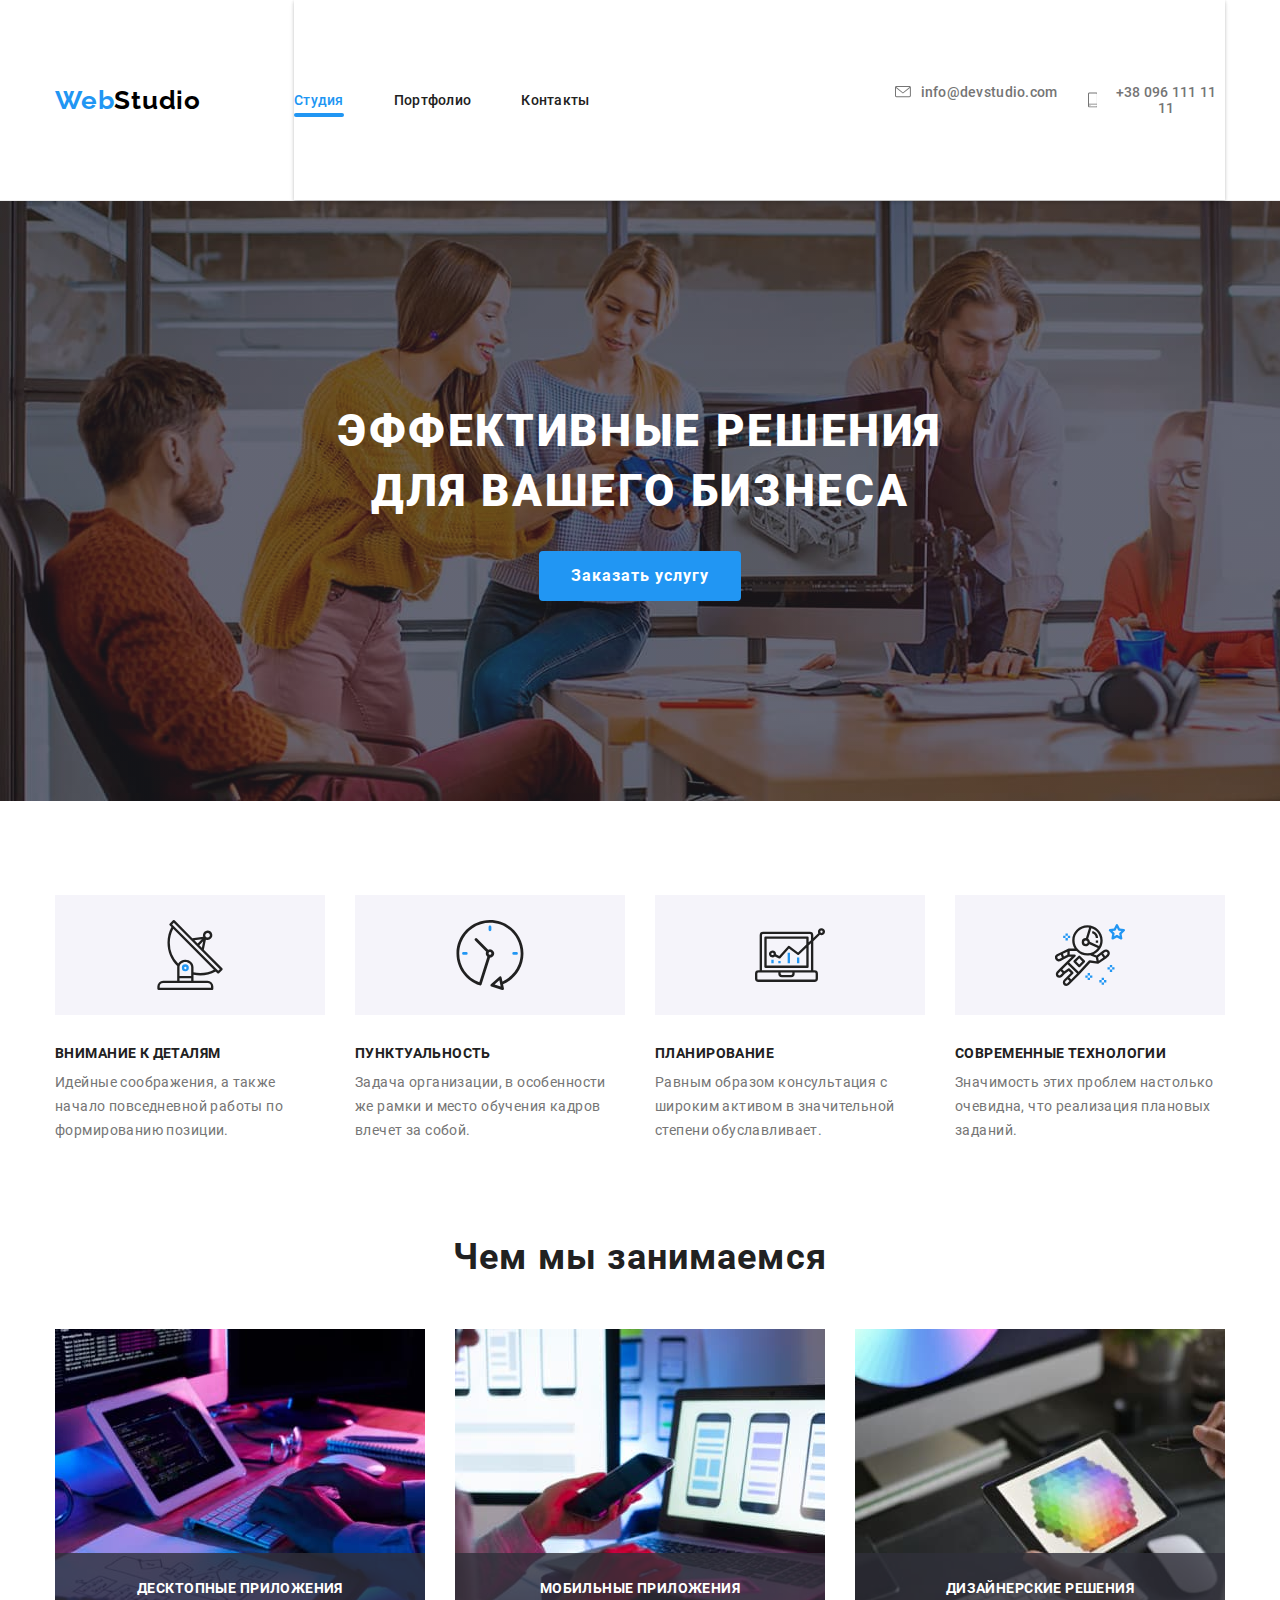
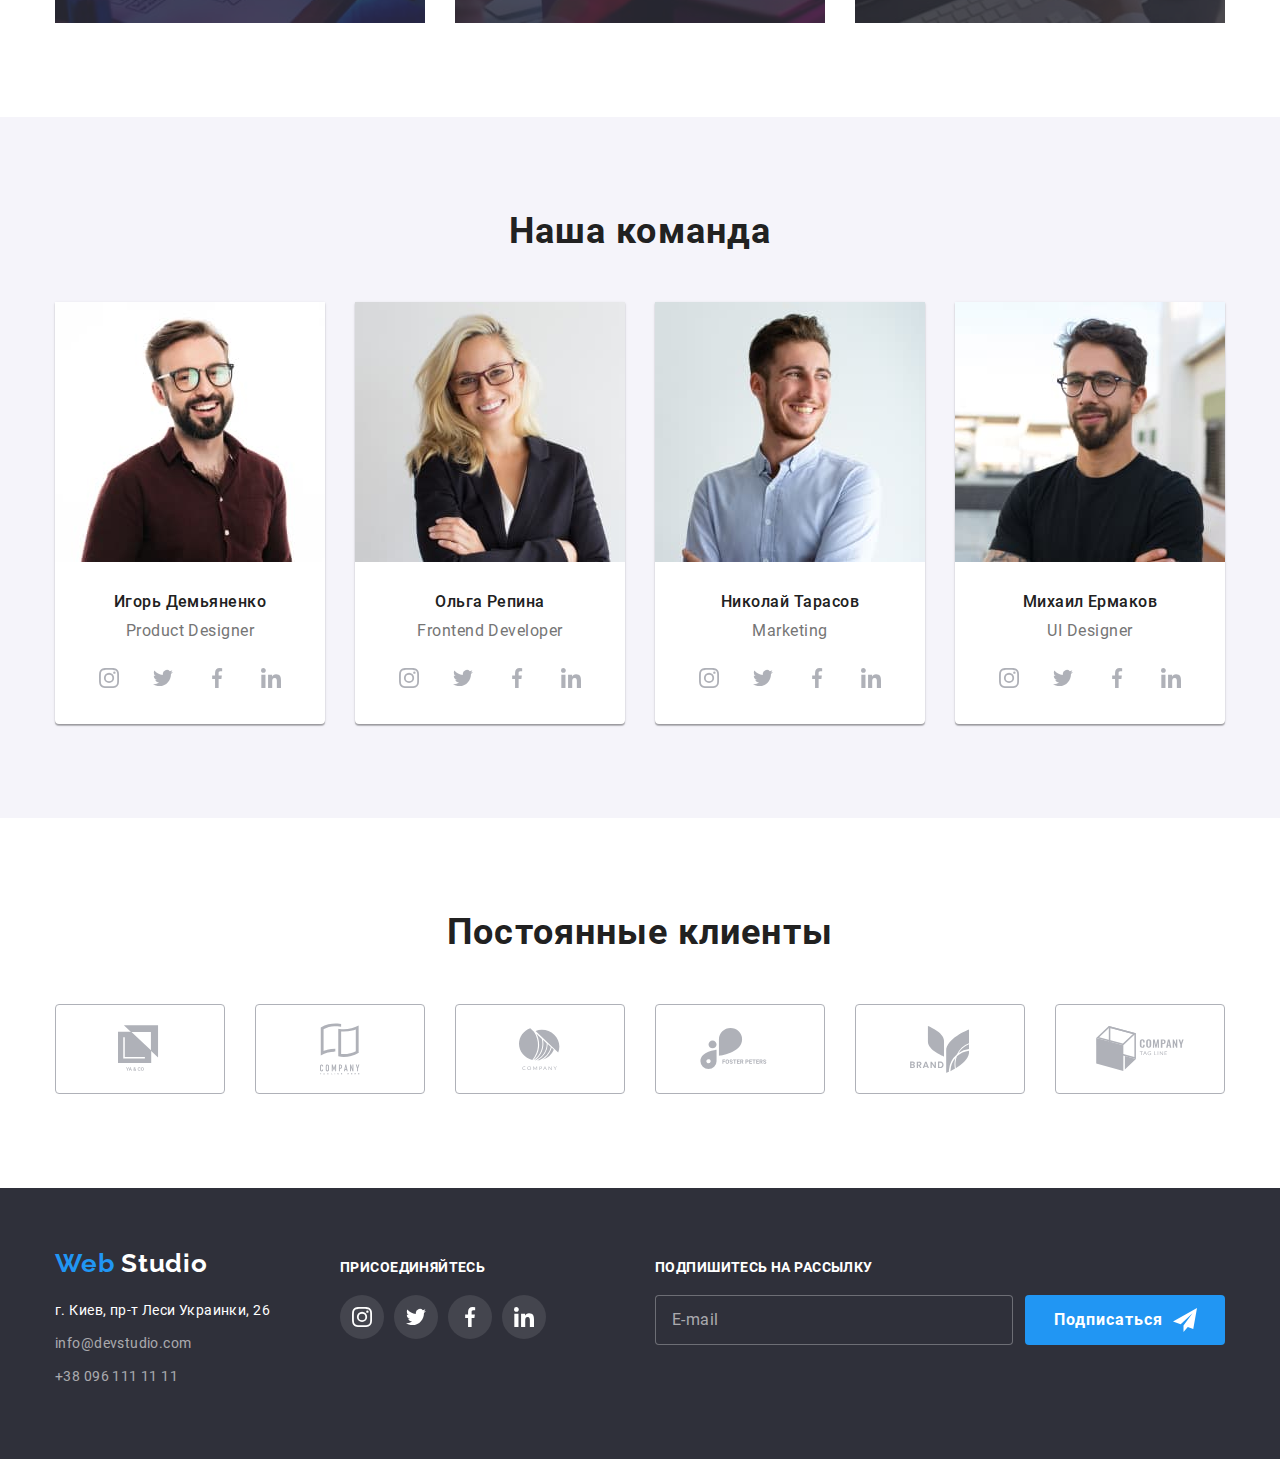
==== commit 73d05e8e: "Добавляет мобильное меню" ====
--- a/index.html
+++ b/index.html
@@ -8,7 +8,7 @@
 
     <link rel="stylesheet" href="./css/main.min.css" />
   </head>
-  <body class="page">
+  <body class="page modal-open">
     <!-- Шапка сайта -->
     <header class="page-header">
       <div class="container main-nav">
@@ -17,8 +17,9 @@
             <span class="logo-web">Web</span>
             <span class="logo-studio">Studio</span>
           </a>
-          <!-- <button
-            class="menu-button is-open"
+
+          <button
+            class="menu-button"
             type="button"
             aria-expanded="false"
             aria-controls="menu-container"
@@ -29,53 +30,52 @@
               height="40"
               aria-label="Переключатель мобильного меню"
             >
+              <use class="icon-menu" href="./images/sprite.svg#icon-menu"></use>
               <use
-                class="icon-mobile-menu-close"
-                href="./images/sprite.svg#icon-mobile-menu-close"
-              ></use>
-              <use
-                class="icon-mobile-menu"
-                href="./images/sprite.svg#icon-mobile-menu"
+                class="icon-cross"
+                href="./images/sprite.svg#icon-cross"
               ></use>
             </svg>
-          </button> -->
-
-          <!-- <div class="menu-container" id="menu-container" data-menu>Menu</div> -->
-          <ul class="list nav site-nav">
-            <li class="site-nav-item">
-              <a href="./index.html" class="site-nav-link current">Студия</a>
-            </li>
-            <li class="site-nav-item">
-              <a href="./portfolio.html" class="site-nav-link">Портфолио</a>
-            </li>
-            <li class="site-nav-item">
-              <a href="" class="site-nav-link">Контакты</a>
-            </li>
-          </ul>
+          </button>
+
+          <div class="menu-container" id="menu-container" data-menu>
+            <ul class="list nav site-nav">
+              <li class="site-nav-item">
+                <a href="./index.html" class="site-nav-link current">Студия</a>
+              </li>
+              <li class="site-nav-item">
+                <a href="./portfolio.html" class="site-nav-link">Портфолио</a>
+              </li>
+              <li class="site-nav-item">
+                <a href="" class="site-nav-link">Контакты</a>
+              </li>
+            </ul>
+
+            <ul class="list nav contact-nav">
+              <li class="contact-nav-item">
+                <a
+                  href="mailto:info@devstudio.com"
+                  class="contact-nav-link email-link"
+                  aria-label="envelope"
+                  ><svg class="email-link-icon">
+                    <use href="./images/sprite.svg#icon-envelope"></use></svg
+                  >info@devstudio.com</a
+                >
+              </li>
+              <li class="contact-nav-item">
+                <a
+                  href="tel:+380961111111"
+                  class="contact-nav-link phone-link"
+                  aria-label="mobilephone"
+                >
+                  <svg class="phone-link-icon">
+                    <use href="./images/sprite.svg#icon-smartphone"></use></svg
+                  >+38 096 111 11 11</a
+                >
+              </li>
+            </ul>
+          </div>
         </nav>
-        <ul class="list nav contact-nav">
-          <li class="contact-nav-item">
-            <a
-              href="mailto:info@devstudio.com"
-              class="contact-nav-link email-link"
-              aria-label="envelope"
-              ><svg class="email-link-icon">
-                <use href="./images/sprite.svg#icon-envelope"></use></svg
-              >info@devstudio.com</a
-            >
-          </li>
-          <li class="contact-nav-item">
-            <a
-              href="tel:+380961111111"
-              class="contact-nav-link phone-link"
-              aria-label="mobilephone"
-            >
-              <svg class="phone-link-icon">
-                <use href="./images/sprite.svg#icon-smartphone"></use></svg
-              >+38 096 111 11 11</a
-            >
-          </li>
-        </ul>
       </div>
     </header>
 
@@ -167,7 +167,8 @@
             <li class="product-list-item">
               <img
                 class="product-picture"
-                src="./images/products/desktop-application.jpg"
+                src="./images/products/desktop.jpg"
+                srcset="./images/products/desktop@2x.jpg 2x"
                 alt="Ноутбук"
                 width="370"
               />
@@ -176,7 +177,8 @@
             <li class="product-list-item">
               <img
                 class="product-picture"
-                src="./images/products/mob-app.jpg"
+                src="./images/products/mobile.jpg"
+                srcset="./images/products/mobile@2x.jpg 2x"
                 alt="Смартфон"
                 width="370"
               />
@@ -186,7 +188,8 @@
             <li class="product-list-item">
               <img
                 class="product-picture"
-                src="./images/products/des-solution.jpg"
+                src="./images/products/design.jpg"
+                srcset="./images/products/design@2x.jpg 2x"
                 alt="Дизайн"
                 width="370"
               />
@@ -774,17 +777,22 @@
     <!-- Модальное окно -->
     <div class="backdrop is-hidden" data-modal>
       <div class="modal">
-        <div class="btn-position">
+        <!-- <div class="btn-position">
           <button class="btn-close" data-modal-close>
             <svg class="icon-close" width="18" height="18">
               <use href="./images/sprite.svg#icon-close"></use>
             </svg>
           </button>
-        </div>
+        </div> -->
 
         <!-- Форма -->
 
         <form class="form">
+          <button class="btn-close" data-modal-close>
+            <svg class="icon-close" width="18" height="18">
+              <use href="./images/sprite.svg#icon-close"></use>
+            </svg>
+          </button>
           <b class="form-call-to-action"
             >Оставьте свои данные, мы вам перезвоним</b
           >
--- a/css/main.min.css
+++ b/css/main.min.css
@@ -1,2 +1,2 @@
-@font-face{font-family:'Raleway';font-style:normal;font-weight:700;src:local(""),url("../fonts/raleway-v17-latin_cyrillic-700.woff2") format("woff2"),url("../fonts/raleway-v17-latin_cyrillic-700.woff") format("woff")}@font-face{font-family:'Roboto';font-style:normal;font-weight:400;src:local("Roboto"),local("Roboto-Regular"),url("../fonts/roboto-v20-latin_cyrillic-regular.woff2") format("woff2"),url("../fonts/roboto-v20-latin_cyrillic-regular.woff") format("woff")}@font-face{font-family:'Roboto';font-style:normal;font-weight:500;src:local("Roboto Medium"),local("Roboto-Medium"),url("../fonts/roboto-v20-latin_cyrillic-500.woff2") format("woff2"),url("../fonts/roboto-v20-latin_cyrillic-500.woff") format("woff")}@font-face{font-family:'Roboto';font-style:normal;font-weight:700;src:local("Roboto Bold"),local("Roboto-Bold"),url("../fonts/roboto-v20-latin_cyrillic-700.woff2") format("woff2"),url("../fonts/roboto-v20-latin_cyrillic-700.woff") format("woff")}@font-face{font-family:'Roboto';font-style:normal;font-weight:900;src:local("Roboto Black"),local("Roboto-Black"),url("../fonts/roboto-v20-latin_cyrillic-900.woff2") format("woff2"),url("../fonts/roboto-v20-latin_cyrillic-900.woff") format("woff")}.features-icon-container,.social-link,.clients-link{display:-webkit-box;display:-ms-flexbox;display:flex;-webkit-box-pack:center;-ms-flex-pack:center;justify-content:center;-webkit-box-align:center;-ms-flex-align:center;align-items:center}/*! normalize.css v8.0.1 | MIT License | github.com/necolas/normalize.css */html{line-height:1.15;-webkit-text-size-adjust:100%}body{margin:0}main{display:block}h1{font-size:2em;margin:0.67em 0}hr{-webkit-box-sizing:content-box;box-sizing:content-box;height:0;overflow:visible}pre{font-family:monospace, monospace;font-size:1em}a{background-color:transparent}abbr[title]{border-bottom:none;text-decoration:underline;-webkit-text-decoration:underline dotted;text-decoration:underline dotted}b,strong{font-weight:bolder}code,kbd,samp{font-family:monospace, monospace;font-size:1em}small{font-size:80%}sub,sup{font-size:75%;line-height:0;position:relative;vertical-align:baseline}sub{bottom:-0.25em}sup{top:-0.5em}img{border-style:none}button,input,optgroup,select,textarea{font-family:inherit;font-size:100%;line-height:1.15;margin:0}button,input{overflow:visible}button,select{text-transform:none}button,[type='button'],[type='reset'],[type='submit']{-webkit-appearance:button}button::-moz-focus-inner,[type='button']::-moz-focus-inner,[type='reset']::-moz-focus-inner,[type='submit']::-moz-focus-inner{border-style:none;padding:0}button:-moz-focusring,[type='button']:-moz-focusring,[type='reset']:-moz-focusring,[type='submit']:-moz-focusring{outline:1px dotted ButtonText}fieldset{padding:0.35em 0.75em 0.625em}legend{-webkit-box-sizing:border-box;box-sizing:border-box;color:inherit;display:table;max-width:100%;padding:0;white-space:normal}progress{vertical-align:baseline}textarea{overflow:auto}[type='checkbox'],[type='radio']{-webkit-box-sizing:border-box;box-sizing:border-box;padding:0}[type='number']::-webkit-inner-spin-button,[type='number']::-webkit-outer-spin-button{height:auto}[type='search']{-webkit-appearance:textfield;outline-offset:-2px}[type='search']::-webkit-search-decoration{-webkit-appearance:none}::-webkit-file-upload-button{-webkit-appearance:button;font:inherit}details{display:block}summary{display:list-item}template{display:none}[hidden]{display:none}html{-webkit-box-sizing:border-box;box-sizing:border-box}*,*::before,*::after{-webkit-box-sizing:inherit;box-sizing:inherit}.page{background-color:#fff;color:#757575;font-family:Roboto, sans-serif;font-style:normal;font-weight:400;font-size:14px;line-height:1.714;letter-spacing:0.03em}.list{padding:0;margin:0;list-style:none}.container{width:100%;padding-left:15px;padding-right:15px;margin-left:auto;margin-right:auto}@media screen and (min-width: 480px){.container{width:480px}}@media screen and (min-width: 768px){.container{width:768px}}@media screen and (min-width: 1200px){.container{width:1200px}}.visually-hidden{position:absolute;width:1px;height:1px;margin:-1px;border:0;padding:0;clip:rect(0 0 0 0);overflow:hidden}.title{color:#212121;font-weight:700;font-size:14px;line-height:1.143;letter-spacing:0.03em}.link{text-decoration:none}.header-nav{display:-webkit-box;display:-ms-flexbox;display:flex;-webkit-box-pack:justify;-ms-flex-pack:justify;justify-content:space-between;-webkit-box-align:center;-ms-flex-align:center;align-items:center;font-weight:500;font-size:14px;line-height:1.143;letter-spacing:0.02em}@media screen and (max-width: 767px){.site-nav,.contact-nav{display:none}}.menu-button{display:-webkit-inline-box;display:-ms-inline-flexbox;display:inline-flex;margin:0;padding:0;width:40px;height:40px;border:none;background-color:transparent}@media screen and (min-width: 768px){.menu-button{display:none}}.menu-button .icon-mobile-menu-close{display:none}.menu-button.is-open .icon-mobile-menu-close{display:block}.menu-button.is-open .icon-mobile-menu{display:none}.menu-container{position:absolute;top:100%;left:0;width:100%;text-align:center;background-color:yellow}.logo{display:-webkit-box;display:-ms-flexbox;display:flex;font-family:Raleway, sans-serif;font-style:normal;font-weight:700;font-size:24px;line-height:1.167;letter-spacing:0.03em;text-decoration:none}@media screen and (min-width: 1200px){.logo{font-size:26px;line-height:1.192}}.logo-web{color:#2196f3}.logo-studio{color:#000}.site-nav{display:-webkit-box;display:-ms-flexbox;display:flex;margin-left:85px}.site-nav-item:not(:last-child){margin-right:50px}.site-nav-link{display:block;padding-top:32px;padding-bottom:32px;color:#212121;text-decoration:none;-webkit-transition:color 250ms cubic-bezier(0.4, 0, 0.2, 1);transition:color 250ms cubic-bezier(0.4, 0, 0.2, 1)}.site-nav-link:hover,.site-nav-link:focus{color:#2196f3}@media screen and (max-width: 767px){.site-nav,.contact-nav{display:none}}.site-nav-link.current{position:relative;color:#2196f3}.site-nav-link.current::after{content:'';position:absolute;left:0;bottom:0;-webkit-transform:translateY(1px);transform:translateY(1px);display:block;width:100%;height:4px;background-color:#2196f3;border-radius:2px}.contact-nav{display:-webkit-box;display:-ms-flexbox;display:flex;margin-left:auto}.contact-nav-item{margin-left:50px}@media screen and (min-width: 768px) and (max-width: 1199px){.contact-nav{display:block;text-align:start;font-size:12px;margin-left:84}}@media screen and (min-width: 768px) and (max-width: 1199px){.contact-nav-item{display:block;margin-right:0;margin-left:0}}.contact-nav-link{display:-webkit-box;display:-ms-flexbox;display:flex;-webkit-box-align:center;-ms-flex-align:center;align-items:center;color:#757575;text-decoration:none;-webkit-transition:color 250ms cubic-bezier(0.4, 0, 0.2, 1);transition:color 250ms cubic-bezier(0.4, 0, 0.2, 1)}.contact-nav-link:hover,.contact-nav-link:focus{color:#2196f3}.email-link-icon{width:16px;height:12px;margin-right:10px;fill:currentColor}.phone-link-icon{width:10px;height:16px;margin-right:10px;fill:currentColor}@media screen and (max-width: 767px){.site-nav,.contact-nav{display:none}}.page-header{position:relative;border-bottom:1px solid #ececec}@media screen and (min-width: 768px){.main-nav{display:-webkit-box;display:-ms-flexbox;display:flex;-webkit-box-align:center;-ms-flex-align:center;align-items:center}}@media screen and (min-width: 768px){.header-nav{display:-webkit-box;display:-ms-flexbox;display:flex;-webkit-box-align:center;-ms-flex-align:center;align-items:center}}.section{padding-top:60px;padding-bottom:60px}@media screen and (min-width: 1200px){.section{padding-top:94px;padding-bottom:94px}}.section-title{margin-top:0;margin-bottom:30px;color:#212121;font-weight:700;font-size:28px;line-height:1.18;text-align:center;letter-spacing:0.03em}@media screen and (min-width: 1200px){.section-title{margin-bottom:50px;font-size:36px;line-height:1.16}}.hero{padding-top:200px;padding-bottom:200px;text-align:center}.hero-overlay{max-width:1600px;height:600px;margin-left:auto;margin-right:auto;background-color:#2f303a;background-image:-webkit-gradient(linear, left top, right top, from(rgba(47,48,58,0.4)), to(rgba(47,48,58,0.4))),url(../images/header/mobile/hero-mobile.jpg);background-image:linear-gradient(to right, rgba(47,48,58,0.4), rgba(47,48,58,0.4)),url(../images/header/mobile/hero-mobile.jpg);background-repeat:no-repeat;background-size:cover}@media screen and (min-device-pixel-ratio: 2), screen and (-webkit-min-device-pixel-ratio: 2), screen and (min-resolution: 192dpi), screen and (min-resolution: 2dppx){.hero-overlay{background-image:-webkit-gradient(linear, left top, right top, from(rgba(47,48,58,0.4)), to(rgba(47,48,58,0.4))),url(../images/header/mobile/hero-mobile@2x.jpg);background-image:linear-gradient(to right, rgba(47,48,58,0.4), rgba(47,48,58,0.4)),url(../images/header/mobile/hero-mobile@2x.jpg)}}@media screen and (min-width: 768px){.hero-overlay{background-image:-webkit-gradient(linear, left top, right top, from(rgba(47,48,58,0.4)), to(rgba(47,48,58,0.4))),url(../images/header/tablet/hero-tablet.jpg);background-image:linear-gradient(to right, rgba(47,48,58,0.4), rgba(47,48,58,0.4)),url(../images/header/tablet/hero-tablet.jpg)}}@media screen and (min-width: 768px) and (min-device-pixel-ratio: 2), screen and (min-width: 768px) and (-webkit-min-device-pixel-ratio: 2), screen and (min-width: 768px) and (min-resolution: 192dpi), screen and (min-width: 768px) and (min-resolution: 2dppx){.hero-overlay{background-image:-webkit-gradient(linear, left top, right top, from(rgba(47,48,58,0.4)), to(rgba(47,48,58,0.4))),url(../images/header/tablet/hero-tablet@2x.jpg);background-image:linear-gradient(to right, rgba(47,48,58,0.4), rgba(47,48,58,0.4)),url(../images/header/tablet/hero-tablet@2x.jpg)}}@media screen and (min-width: 1200px){.hero-overlay{background-image:-webkit-gradient(linear, left top, right top, from(rgba(47,48,58,0.4)), to(rgba(47,48,58,0.4))),url(../images/header/desktop/hero-desktop.jpg);background-image:linear-gradient(to right, rgba(47,48,58,0.4), rgba(47,48,58,0.4)),url(../images/header/desktop/hero-desktop.jpg)}}@media screen and (min-width: 1200px) and (min-device-pixel-ratio: 2), screen and (min-width: 1200px) and (-webkit-min-device-pixel-ratio: 2), screen and (min-width: 1200px) and (min-resolution: 192dpi), screen and (min-width: 1200px) and (min-resolution: 2dppx){.hero-overlay{background-image:-webkit-gradient(linear, left top, right top, from(rgba(47,48,58,0.4)), to(rgba(47,48,58,0.4))),url(../images/header/desktop/hero-desktop@2x.jpg);background-image:linear-gradient(to right, rgba(47,48,58,0.4), rgba(47,48,58,0.4)),url(../images/header/desktop/hero-desktop@2x.jpg)}}.hero-title{margin-top:0;margin-bottom:30px;color:#fff;font-weight:900;font-size:26px;line-height:1.615;letter-spacing:0.06em;text-transform:uppercase}@media screen and (min-width: 1200px){.hero-title{font-size:44px;line-height:1.364}}.btn{display:inline-block;border-radius:4px;border:none;min-width:200px;padding:10px 32px;cursor:pointer;background-color:#2196f3;color:#fff;font-family:Roboto, sans-serif;font-style:normal;font-weight:700;font-size:16px;line-height:1.875;letter-spacing:0.06em;text-align:center;text-decoration:none;-webkit-transition:background-color 250ms cubic-bezier(0.4, 0, 0.2, 1),color 250ms cubic-bezier(0.4, 0, 0.2, 1);transition:background-color 250ms cubic-bezier(0.4, 0, 0.2, 1),color 250ms cubic-bezier(0.4, 0, 0.2, 1)}.btn:hover,.btn:focus{background-color:#fff;color:#2196f3}@media screen and (min-width: 1200px){.feature-section{padding-bottom:0}}@media screen and (min-width: 768px){.features-list{display:-webkit-box;display:-ms-flexbox;display:flex;-ms-flex-wrap:wrap;flex-wrap:wrap;margin:-15px}}@media screen and (min-width: 768px){.features-list-item{max-width:calc((100% - 4 * 15px) / 2);margin:15px}}@media screen and (min-width: 1200px){.features-list-item{max-width:calc((100% - 8 * 15px) / 4)}}@media screen and (max-width: 767px){.features-list-item:not(:last-child){margin-bottom:30px}}.features-list .title{margin-top:0;margin-bottom:10px;text-transform:uppercase}.features-textbox{padding-top:30px}.features-icon-container{height:120px;background-color:#f5f4fa}.features-description{margin-top:0;margin-bottom:0}@media screen and (max-width: 1199px){.product-section{display:none}}.product-list{display:-webkit-box;display:-ms-flexbox;display:flex}.product-list-item{position:relative;width:calc((100% - 60px) / 3)}.product-list-item:not(:last-child){margin-right:30px}.product-picture{display:block}.product-title{position:absolute;bottom:0;left:0;width:100%;margin-top:0;margin-bottom:0;padding-top:27px;padding-bottom:27px;background-color:rgba(47,48,58,0.8);color:#fff;text-align:center;text-transform:uppercase}.socials-list{display:-webkit-box;display:-ms-flexbox;display:flex;-webkit-box-pack:center;-ms-flex-pack:center;justify-content:center;-webkit-box-align:center;-ms-flex-align:center;align-items:center}.socials-list-item{-webkit-box-pack:center;-ms-flex-pack:center;justify-content:center}.socials-list-item:not(:last-child){margin-right:10px}.social-link{width:44px;height:44px;border-radius:50%;color:#afb1b8;-webkit-transition:color 250ms cubic-bezier(0.4, 0, 0.2, 1),background-color 250ms cubic-bezier(0.4, 0, 0.2, 1);transition:color 250ms cubic-bezier(0.4, 0, 0.2, 1),background-color 250ms cubic-bezier(0.4, 0, 0.2, 1)}.social-link:hover,.social-link:focus{color:#fff;background-color:#2196f3}.social-icon{fill:currentColor}.team-section{background-color:#f5f4fa}@media screen and (min-width: 768px){.team-list{display:-webkit-box;display:-ms-flexbox;display:flex;-ms-flex-wrap:wrap;flex-wrap:wrap;margin:-15px}}.team-list-item{background-color:#fff;border-radius:0px 0px 4px 4px;-webkit-box-shadow:0px 1px 3px rgba(0,0,0,0.12),0px 1px 1px rgba(0,0,0,0.14),0px 2px 1px rgba(0,0,0,0.2);box-shadow:0px 1px 3px rgba(0,0,0,0.12),0px 1px 1px rgba(0,0,0,0.14),0px 2px 1px rgba(0,0,0,0.2)}@media screen and (min-width: 768px){.team-list-item{-ms-flex-preferred-size:calc((100% - 4 * 15px) / 2);flex-basis:calc((100% - 4 * 15px) / 2);margin:15px}}@media screen and (min-width: 1200px){.team-list-item{-ms-flex-preferred-size:calc((100% - 8 * 15px) / 4);flex-basis:calc((100% - 8 * 15px) / 4)}}@media screen and (max-width: 767px){.team-list-item:not(:last-child){margin-bottom:30px}}.team-list .title{margin-top:0;margin-bottom:10px;font-size:16px;font-weight:500;line-height:1.188;letter-spacing:0.03em;text-align:center}.team-picture{display:block}.team-description-position{padding:30px 32px 24px}.team-description{margin-top:0;margin-bottom:16px;text-align:center;font-size:16px;line-height:1.188;font-weight:400;letter-spacing:0.03em}.clients-list{display:-webkit-box;display:-ms-flexbox;display:flex;-ms-flex-wrap:wrap;flex-wrap:wrap;margin:-15px}.clients-list-item{border-radius:4px;margin:15px}@media screen and (max-width: 767px){.clients-list-item{width:calc((100% - 4 * 15px) / 2)}}@media screen and (min-width: 768px){.clients-list-item{width:calc((100% - 6 * 15px) / 3)}}@media screen and (min-width: 1200px){.clients-list-item{width:calc((100% - 12 * 15px) / 6)}}.clients-link{height:90px;color:#afb1b8;border:1px solid #afb1b8;border-radius:4px;-webkit-transition:color 250ms cubic-bezier(0.4, 0, 0.2, 1),border 250ms cubic-bezier(0.4, 0, 0.2, 1);transition:color 250ms cubic-bezier(0.4, 0, 0.2, 1),border 250ms cubic-bezier(0.4, 0, 0.2, 1)}.clients-link:hover,.clients-link:focus{color:#2196f3;border:1px solid #2196f3}.clients-icon{fill:currentColor}.footer{background-color:#2f303a}.footer-flex{padding-top:60px;padding-bottom:60px;text-align:center}@media screen and (min-width: 1200px){.footer-flex{display:-webkit-box;display:-ms-flexbox;display:flex;-webkit-box-pack:justify;-ms-flex-pack:justify;justify-content:space-between;-webkit-box-align:baseline;-ms-flex-align:baseline;align-items:baseline;text-align:start}}.footer .logo{display:block;margin-bottom:20px}.footer .logo-studio{color:#fff}.address{margin-bottom:60px}@media screen and (min-width: 1200px){.address{margin-bottom:0;margin-right:70px}}.footer-social-link{color:#fff;background-color:rgba(255,255,255,0.1);-webkit-transition:background-color 250ms cubic-bezier(0.4, 0, 0.2, 1);transition:background-color 250ms cubic-bezier(0.4, 0, 0.2, 1)}.footer-social-link:hover,.footer-social-link:focus{background-color:#2196f3}.footer-address{font-style:normal;font-weight:400;font-size:14px;line-height:1.714;letter-spacing:0.03em}.footer-address .link{color:rgba(255,255,255,0.6);text-decoration:none}.footer-address .mail-link{display:inline-block;margin-bottom:9px}.location{display:inline-block;margin-bottom:9px;color:#fff}.join{margin-bottom:20px}@media screen and (min-width: 1200px){.join{margin-bottom:0;margin-right:93px}}.join .socials-list{margin-bottom:60px}@media screen and (min-width: 768px) and (max-width: 1199px){.tablet-footer-flex{display:-webkit-box;display:-ms-flexbox;display:flex;-ms-flex-pack:distribute;justify-content:space-around;-webkit-box-align:baseline;-ms-flex-align:baseline;align-items:baseline}}@media screen and (min-width: 1200px){.tablet-footer-flex{display:-webkit-box;display:-ms-flexbox;display:flex;-webkit-box-align:baseline;-ms-flex-align:baseline;align-items:baseline}}.call-to-action{display:inline-block;margin-bottom:20px;color:#fff;background-color:#2f303a;line-height:1.143;text-transform:uppercase}@media screen and (max-width: 767px){.subscription-form{display:-webkit-box;display:-ms-flexbox;display:flex;-ms-flex-wrap:wrap;flex-wrap:wrap;-webkit-box-pack:center;-ms-flex-pack:center;justify-content:center}}@media screen and (min-width: 768px) and (max-width: 1199px){.subscription-form{display:-webkit-box;display:-ms-flexbox;display:flex;-webkit-box-orient:vertical;-webkit-box-direction:normal;-ms-flex-direction:column;flex-direction:column;-webkit-box-align:center;-ms-flex-align:center;align-items:center}}@media screen and (min-width: 1200px){.subscription-form{display:-webkit-box;display:-ms-flexbox;display:flex}}.footer-email{width:100%;margin-bottom:20px;padding:15px 16px;color:#fff;background-color:#2f303a;border:1px solid rgba(255,255,255,0.3);border-radius:4px}@media screen and (min-width: 768px){.footer-email{display:block;width:450px;height:50px}}@media screen and (min-width: 1200px){.footer-email{margin-bottom:0;margin-right:12px;width:358px}}.footer-email::-webkit-input-placeholder{font-size:16px;line-height:1.25;letter-spacing:0.03em;color:rgba(255,255,255,0.6)}.footer-email:-ms-input-placeholder{font-size:16px;line-height:1.25;letter-spacing:0.03em;color:rgba(255,255,255,0.6)}.footer-email::-ms-input-placeholder{font-size:16px;line-height:1.25;letter-spacing:0.03em;color:rgba(255,255,255,0.6)}.footer-email::placeholder{font-size:16px;line-height:1.25;letter-spacing:0.03em;color:rgba(255,255,255,0.6)}.email-btn{display:-webkit-box;display:-ms-flexbox;display:flex;-webkit-box-align:center;-ms-flex-align:center;align-items:center;border-radius:4px;border:none;width:200px;height:50px;padding-top:10px;padding-bottom:10px;padding-left:29px;padding-right:28px;cursor:pointer}.email-btn .btn-text{margin-right:10px}.icon-send{fill:currentColor}.backdrop{position:fixed;top:0;left:0;width:100%;height:100%;background-color:rgba(0,0,0,0.2);opacity:1;-webkit-transition:opacity 250ms cubic-bezier(0.4, 0, 0.2, 1);transition:opacity 250ms cubic-bezier(0.4, 0, 0.2, 1)}.backdrop.is-hidden{opacity:0;pointer-events:none}.backdrop.is-hidden .modal{-webkit-transform:translate(-50%, -50%) scale(1.2);transform:translate(-50%, -50%) scale(1.2)}.modal{position:absolute;top:50%;left:50%;background-color:#fff;-webkit-transform:translate(-50%, -50%) scale(1);transform:translate(-50%, -50%) scale(1);-webkit-transition:-webkit-transform 250ms cubic-bezier(0.4, 0, 0.2, 1);transition:-webkit-transform 250ms cubic-bezier(0.4, 0, 0.2, 1);transition:transform 250ms cubic-bezier(0.4, 0, 0.2, 1);transition:transform 250ms cubic-bezier(0.4, 0, 0.2, 1), -webkit-transform 250ms cubic-bezier(0.4, 0, 0.2, 1)}@media screen and (min-width: 480px){.modal{min-width:450px;min-height:609px}}@media screen and (min-width: 1200px){.modal{min-width:528px;min-height:581px}}.form-call-to-action{display:block;margin-bottom:12px;font-family:Roboto, sans-serif;font-style:normal;font-weight:700;font-size:20px;line-height:1.15;text-align:center;letter-spacing:0.03em;color:var(--title-text-color)}.btn-close{display:-webkit-box;display:-ms-flexbox;display:flex;-webkit-box-pack:center;-ms-flex-pack:center;justify-content:center;-webkit-box-align:center;-ms-flex-align:center;align-items:center;padding:0;margin:0;margin-top:8px;margin-bottom:2px;margin-right:8px;width:30px;height:30px;border:1px solid rgba(0,0,0,0.1);border-radius:50%;cursor:pointer;background-color:#fff;color:#000;-webkit-transition:color 250ms cubic-bezier(0.4, 0, 0.2, 1);transition:color 250ms cubic-bezier(0.4, 0, 0.2, 1)}.btn-close:hover,.btn-close:focus{color:#2196f3}.icon-close{fill:currentColor}.btn-position{display:-webkit-box;display:-ms-flexbox;display:flex;-webkit-box-pack:end;-ms-flex-pack:end;justify-content:flex-end}.form{margin-right:auto;margin-left:auto;padding-left:41px;padding-right:39px;color:#212121}.form-field,.comment-field{position:relative;display:-webkit-box;display:-ms-flexbox;display:flex;-webkit-box-orient:vertical;-webkit-box-direction:normal;-ms-flex-direction:column;flex-direction:column;margin-bottom:10px}.comment-field{margin-bottom:20px}.form-label{margin-bottom:4px;font-size:12px;line-height:1.16;letter-spacing:0.01em;color:#757575}.form-input{height:40px;margin:0;padding-left:42px;padding-top:11px;padding-bottom:11px;padding-right:12px;border:1px solid rgba(33,33,33,0.2);border-radius:4px;-webkit-transition:border 250ms cubic-bezier(0.4, 0, 0.2, 1);transition:border 250ms cubic-bezier(0.4, 0, 0.2, 1)}.form-icon{position:absolute;top:29px;left:12px;width:18px;height:18px;fill:currentColor;-webkit-transition:color 250ms cubic-bezier(0.4, 0, 0.2, 1);transition:color 250ms cubic-bezier(0.4, 0, 0.2, 1)}.form-input:hover+.form-icon,.comment-field:focus-within>.form-icon{color:#2196f3}.form-input:hover,.comment:hover,.form-field:focus-within>.form-input,.comment-field:focus-within>.comment{border:1px solid #2196f3;outline:none}.comment{height:120px;padding:12px 16px;border:1px solid rgba(33,33,33,0.2);border-radius:4px;resize:none;font-size:14px;line-height:1.14;letter-spacing:0.01em;-webkit-transition:border 250ms cubic-bezier(0.4, 0, 0.2, 1);transition:border 250ms cubic-bezier(0.4, 0, 0.2, 1)}.checkbox-field{display:-webkit-box;display:-ms-flexbox;display:flex;-webkit-box-align:center;-ms-flex-align:center;align-items:center;margin-bottom:30px;font-size:12px;line-height:1.167;letter-spacing:0.03em;color:#757575}@media screen and (min-width: 1200px){.checkbox-field{padding-left:13px;font-size:14px;line-height:1.71}}.input-checkbox{position:absolute;width:1px;height:1px;margin:-1px;border:0;padding:0;clip:rect(0 0 0 0);overflow:hidden}.checkbox-icon{display:inline-block;margin-right:8px;width:16px;height:15px;border:2px solid #212121;border-radius:2px;-webkit-transition:border-color 250ms cubic-bezier(0.4, 0, 0.2, 1),background-color 250ms cubic-bezier(0.4, 0, 0.2, 1);transition:border-color 250ms cubic-bezier(0.4, 0, 0.2, 1),background-color 250ms cubic-bezier(0.4, 0, 0.2, 1)}.input-checkbox:checked+.checkbox-icon{border-color:#2196f3;background-color:#2196f3;background-image:url("../images/form-icons/icon-check.svg");background-size:contain;background-origin:border-box}.checkbox-link{color:#2196f3}.form-btn-thumb{text-align:center}.form-btn{padding-top:10px;padding-bottom:10px;padding-left:56px;padding-right:55px;border-radius:4px;color:#fff;background-color:#2196f3;-webkit-box-shadow:0px 4px 4px rgba(0,0,0,0.15);box-shadow:0px 4px 4px rgba(0,0,0,0.15);-webkit-transition:color 250ms cubic-bezier(0.4, 0, 0.2, 1),background-color 250ms cubic-bezier(0.4, 0, 0.2, 1),-webkit-box-shadow 250ms cubic-bezier(0.4, 0, 0.2, 1);transition:color 250ms cubic-bezier(0.4, 0, 0.2, 1),background-color 250ms cubic-bezier(0.4, 0, 0.2, 1),-webkit-box-shadow 250ms cubic-bezier(0.4, 0, 0.2, 1);transition:color 250ms cubic-bezier(0.4, 0, 0.2, 1),background-color 250ms cubic-bezier(0.4, 0, 0.2, 1),box-shadow 250ms cubic-bezier(0.4, 0, 0.2, 1);transition:color 250ms cubic-bezier(0.4, 0, 0.2, 1),background-color 250ms cubic-bezier(0.4, 0, 0.2, 1),box-shadow 250ms cubic-bezier(0.4, 0, 0.2, 1),-webkit-box-shadow 250ms cubic-bezier(0.4, 0, 0.2, 1)}.form-btn:focus,.form-btn:hover{border-radius:4px;color:#fff;background-color:#188ce8;-webkit-box-shadow:0px 4px 4px rgba(0,0,0,0.15);box-shadow:0px 4px 4px rgba(0,0,0,0.15)}
+@font-face{font-family:'Raleway';font-style:normal;font-weight:700;src:local(""),url("../fonts/raleway-v17-latin_cyrillic-700.woff2") format("woff2"),url("../fonts/raleway-v17-latin_cyrillic-700.woff") format("woff")}@font-face{font-family:'Roboto';font-style:normal;font-weight:400;src:local("Roboto"),local("Roboto-Regular"),url("../fonts/roboto-v20-latin_cyrillic-regular.woff2") format("woff2"),url("../fonts/roboto-v20-latin_cyrillic-regular.woff") format("woff")}@font-face{font-family:'Roboto';font-style:normal;font-weight:500;src:local("Roboto Medium"),local("Roboto-Medium"),url("../fonts/roboto-v20-latin_cyrillic-500.woff2") format("woff2"),url("../fonts/roboto-v20-latin_cyrillic-500.woff") format("woff")}@font-face{font-family:'Roboto';font-style:normal;font-weight:700;src:local("Roboto Bold"),local("Roboto-Bold"),url("../fonts/roboto-v20-latin_cyrillic-700.woff2") format("woff2"),url("../fonts/roboto-v20-latin_cyrillic-700.woff") format("woff")}@font-face{font-family:'Roboto';font-style:normal;font-weight:900;src:local("Roboto Black"),local("Roboto-Black"),url("../fonts/roboto-v20-latin_cyrillic-900.woff2") format("woff2"),url("../fonts/roboto-v20-latin_cyrillic-900.woff") format("woff")}.features-icon-container,.social-link,.clients-link{display:-webkit-box;display:-ms-flexbox;display:flex;-webkit-box-pack:center;-ms-flex-pack:center;justify-content:center;-webkit-box-align:center;-ms-flex-align:center;align-items:center}/*! normalize.css v8.0.1 | MIT License | github.com/necolas/normalize.css */html{line-height:1.15;-webkit-text-size-adjust:100%}body{margin:0}main{display:block}h1{font-size:2em;margin:0.67em 0}hr{-webkit-box-sizing:content-box;box-sizing:content-box;height:0;overflow:visible}pre{font-family:monospace, monospace;font-size:1em}a{background-color:transparent}abbr[title]{border-bottom:none;text-decoration:underline;-webkit-text-decoration:underline dotted;text-decoration:underline dotted}b,strong{font-weight:bolder}code,kbd,samp{font-family:monospace, monospace;font-size:1em}small{font-size:80%}sub,sup{font-size:75%;line-height:0;position:relative;vertical-align:baseline}sub{bottom:-0.25em}sup{top:-0.5em}img{border-style:none}button,input,optgroup,select,textarea{font-family:inherit;font-size:100%;line-height:1.15;margin:0}button,input{overflow:visible}button,select{text-transform:none}button,[type='button'],[type='reset'],[type='submit']{-webkit-appearance:button}button::-moz-focus-inner,[type='button']::-moz-focus-inner,[type='reset']::-moz-focus-inner,[type='submit']::-moz-focus-inner{border-style:none;padding:0}button:-moz-focusring,[type='button']:-moz-focusring,[type='reset']:-moz-focusring,[type='submit']:-moz-focusring{outline:1px dotted ButtonText}fieldset{padding:0.35em 0.75em 0.625em}legend{-webkit-box-sizing:border-box;box-sizing:border-box;color:inherit;display:table;max-width:100%;padding:0;white-space:normal}progress{vertical-align:baseline}textarea{overflow:auto}[type='checkbox'],[type='radio']{-webkit-box-sizing:border-box;box-sizing:border-box;padding:0}[type='number']::-webkit-inner-spin-button,[type='number']::-webkit-outer-spin-button{height:auto}[type='search']{-webkit-appearance:textfield;outline-offset:-2px}[type='search']::-webkit-search-decoration{-webkit-appearance:none}::-webkit-file-upload-button{-webkit-appearance:button;font:inherit}details{display:block}summary{display:list-item}template{display:none}[hidden]{display:none}html{-webkit-box-sizing:border-box;box-sizing:border-box}*,*::before,*::after{-webkit-box-sizing:inherit;box-sizing:inherit}.page{background-color:#fff;color:#757575;font-family:Roboto, sans-serif;font-style:normal;font-weight:400;font-size:14px;line-height:1.714;letter-spacing:0.03em}.list{padding:0;margin:0;list-style:none}.container{width:100%;padding-left:15px;padding-right:15px;margin-left:auto;margin-right:auto}@media screen and (min-width: 480px){.container{width:480px}}@media screen and (min-width: 768px){.container{width:768px}}@media screen and (min-width: 1200px){.container{width:1200px}}.visually-hidden{position:absolute;width:1px;height:1px;margin:-1px;border:0;padding:0;clip:rect(0 0 0 0);overflow:hidden}.title{color:#212121;font-weight:700;font-size:14px;line-height:1.143;letter-spacing:0.03em}.link{text-decoration:none}.header-nav{display:-webkit-box;display:-ms-flexbox;display:flex;-webkit-box-pack:justify;-ms-flex-pack:justify;justify-content:space-between;-webkit-box-align:center;-ms-flex-align:center;align-items:center;font-weight:500;font-size:14px;line-height:1.143;letter-spacing:0.02em}@media screen and (min-width: 768px){.menu-button{display:none}}.menu-button{display:-webkit-inline-box;display:-ms-inline-flexbox;display:inline-flex;margin:0;padding:0;width:40px;height:40px;border:none;background-color:transparent}.menu-button:hover .icon-menu,.menu-button:focus .icon-menu,.menu-button:hover .icon-cross,.menu-button:focus .icon-cross{fill:#2196f3}@media screen and (min-width: 768px){.menu-button{display:none}}.menu-button .icon-cross{display:none}.menu-button.is-open .icon-cross{display:block}.menu-button.is-open .icon-menu{display:none}.menu-container{text-align:center;background-color:#fff;padding-top:60px;padding-bottom:60px;-webkit-box-shadow:0px 4px 8px rgba(0,0,0,0.04),0px 2px 4px rgba(0,0,0,0.08),0px 1px 3px rgba(0,0,0,0.16);box-shadow:0px 4px 8px rgba(0,0,0,0.04),0px 2px 4px rgba(0,0,0,0.08),0px 1px 3px rgba(0,0,0,0.16)}.menu-container.is-open{display:block}@media screen and (max-width: 767px){.menu-container{display:none;position:absolute;top:100%;left:0;width:100%;height:393px}}@media screen and (min-width: 768px){.menu-container{display:-webkit-box;display:-ms-flexbox;display:flex;-webkit-box-pack:justify;-ms-flex-pack:justify;justify-content:space-between;-webkit-box-align:center;-ms-flex-align:center;align-items:center}}@media screen and (min-width: 768px) and (max-width: 1199px){.menu-container{margin-left:88px}}@media screen and (min-width: 1200px){.menu-container{margin-left:93px}}.logo{display:-webkit-box;display:-ms-flexbox;display:flex;font-family:Raleway,sans-serif;font-style:normal;font-weight:700;font-size:24px;line-height:1.167;letter-spacing:0.03em;text-decoration:none}@media screen and (min-width: 1200px){.logo{font-size:26px;line-height:1.192}}.logo-web{color:#2196f3}.logo-studio{color:#000}.site-nav{display:-webkit-box;display:-ms-flexbox;display:flex}.site-nav-item:not(:last-child){margin-right:50px}@media screen and (max-width: 767px){.site-nav{display:block;text-align:center;margin:0}}@media screen and (max-width: 767px){.site-nav .site-nav-item{margin-right:0;margin-bottom:40px}}.site-nav-link{display:block;padding-top:32px;padding-bottom:32px;color:#212121;text-decoration:none;-webkit-transition:color 250ms cubic-bezier(0.4, 0, 0.2, 1);transition:color 250ms cubic-bezier(0.4, 0, 0.2, 1)}.site-nav-link:hover,.site-nav-link:focus{color:#2196f3}@media screen and (max-width: 767px){.site-nav-link{display:inline;padding:0;font-size:18px;line-height:1.167}}.site-nav-link.current{padding-bottom:8px}.contact-nav{display:-webkit-box;display:-ms-flexbox;display:flex}.contact-nav-item:not(:last-child){margin-right:30px}@media screen and (max-width: 767px){.contact-nav{display:block;text-align:center;-webkit-box-align:center;-ms-flex-align:center;align-items:center;margin:0;font-size:18px;line-height:1.167}}@media screen and (min-width: 768px) and (max-width: 1199px){.contact-nav{-webkit-box-sizing:content-box;box-sizing:content-box;display:block;margin-left:84px;text-align:start;font-size:12px}}@media screen and (min-width: 1200px){.contact-nav{margin-left:305px}}@media screen and (max-width: 767px){.contact-nav .contact-nav-item{margin:0;margin-bottom:16px}}@media screen and (min-width: 768px) and (max-width: 1199px){.contact-nav .contact-nav-item{display:block;margin-right:0;margin-left:0}}@media screen and (min-width: 768px) and (max-width: 1199px){.contact-nav-item:not(:last-child){margin-bottom:10px}}.contact-nav-link{display:-webkit-box;display:-ms-flexbox;display:flex;-webkit-box-align:center;-ms-flex-align:center;align-items:center;color:#757575;text-decoration:none;-webkit-transition:color 250ms cubic-bezier(0.4, 0, 0.2, 1);transition:color 250ms cubic-bezier(0.4, 0, 0.2, 1)}.contact-nav-link:hover,.contact-nav-link:focus{color:#2196f3}@media screen and (max-width: 767px){.contact-nav-link{display:inline}}.email-link-icon{width:16px;height:12px;margin-right:10px;fill:currentColor}.phone-link-icon{width:10px;height:16px;margin-right:10px;fill:currentColor}.site-nav-link.current{position:relative;color:#2196f3}.site-nav-link.current::after{content:'';position:absolute;left:0;bottom:0;-webkit-transform:translateY(1px);transform:translateY(1px);display:block;width:100%;height:4px;background-color:#2196f3;border-radius:2px}.page-header{position:relative;border-bottom:1px solid #ececec}@media screen and (min-width: 768px){.main-nav{display:-webkit-box;display:-ms-flexbox;display:flex;-webkit-box-align:center;-ms-flex-align:center;align-items:center}}@media screen and (min-width: 768px){.header-nav{display:-webkit-box;display:-ms-flexbox;display:flex;-webkit-box-align:center;-ms-flex-align:center;align-items:center}}.section{padding-top:60px;padding-bottom:60px}@media screen and (min-width: 1200px){.section{padding-top:94px;padding-bottom:94px}}.section-title{margin-top:0;margin-bottom:30px;color:#212121;font-weight:700;font-size:28px;line-height:1.18;text-align:center;letter-spacing:0.03em}@media screen and (min-width: 1200px){.section-title{margin-bottom:50px;font-size:36px;line-height:1.16}}.hero{padding-top:200px;padding-bottom:200px;text-align:center}.hero-overlay{max-width:1600px;height:600px;margin-left:auto;margin-right:auto;background-color:#2f303a;background-image:-webkit-gradient(linear, left top, right top, from(rgba(47,48,58,0.4)), to(rgba(47,48,58,0.4))),url(../images/header/mobile/hero-mobile.jpg);background-image:linear-gradient(to right, rgba(47,48,58,0.4), rgba(47,48,58,0.4)),url(../images/header/mobile/hero-mobile.jpg);background-repeat:no-repeat;background-size:cover}@media screen and (min-device-pixel-ratio: 2), screen and (-webkit-min-device-pixel-ratio: 2), screen and (min-resolution: 192dpi), screen and (min-resolution: 2dppx){.hero-overlay{background-image:-webkit-gradient(linear, left top, right top, from(rgba(47,48,58,0.4)), to(rgba(47,48,58,0.4))),url(../images/header/mobile/hero-mobile@2x.jpg);background-image:linear-gradient(to right, rgba(47,48,58,0.4), rgba(47,48,58,0.4)),url(../images/header/mobile/hero-mobile@2x.jpg)}}@media screen and (min-width: 768px){.hero-overlay{background-image:-webkit-gradient(linear, left top, right top, from(rgba(47,48,58,0.4)), to(rgba(47,48,58,0.4))),url(../images/header/tablet/hero-tablet.jpg);background-image:linear-gradient(to right, rgba(47,48,58,0.4), rgba(47,48,58,0.4)),url(../images/header/tablet/hero-tablet.jpg)}}@media screen and (min-width: 768px) and (min-device-pixel-ratio: 2), screen and (min-width: 768px) and (-webkit-min-device-pixel-ratio: 2), screen and (min-width: 768px) and (min-resolution: 192dpi), screen and (min-width: 768px) and (min-resolution: 2dppx){.hero-overlay{background-image:-webkit-gradient(linear, left top, right top, from(rgba(47,48,58,0.4)), to(rgba(47,48,58,0.4))),url(../images/header/tablet/hero-tablet@2x.jpg);background-image:linear-gradient(to right, rgba(47,48,58,0.4), rgba(47,48,58,0.4)),url(../images/header/tablet/hero-tablet@2x.jpg)}}@media screen and (min-width: 1200px){.hero-overlay{background-image:-webkit-gradient(linear, left top, right top, from(rgba(47,48,58,0.4)), to(rgba(47,48,58,0.4))),url(../images/header/desktop/hero-desktop.jpg);background-image:linear-gradient(to right, rgba(47,48,58,0.4), rgba(47,48,58,0.4)),url(../images/header/desktop/hero-desktop.jpg)}}@media screen and (min-width: 1200px) and (min-device-pixel-ratio: 2), screen and (min-width: 1200px) and (-webkit-min-device-pixel-ratio: 2), screen and (min-width: 1200px) and (min-resolution: 192dpi), screen and (min-width: 1200px) and (min-resolution: 2dppx){.hero-overlay{background-image:-webkit-gradient(linear, left top, right top, from(rgba(47,48,58,0.4)), to(rgba(47,48,58,0.4))),url(../images/header/desktop/hero-desktop@2x.jpg);background-image:linear-gradient(to right, rgba(47,48,58,0.4), rgba(47,48,58,0.4)),url(../images/header/desktop/hero-desktop@2x.jpg)}}.hero-title{margin-top:0;margin-bottom:30px;color:#fff;font-weight:900;font-size:26px;line-height:1.615;letter-spacing:0.06em;text-transform:uppercase}@media screen and (min-width: 1200px){.hero-title{font-size:44px;line-height:1.364}}.btn{display:inline-block;border-radius:4px;border:none;min-width:200px;padding:10px 32px;cursor:pointer;background-color:#2196f3;color:#fff;font-family:Roboto,sans-serif;font-style:normal;font-weight:700;font-size:16px;line-height:1.875;letter-spacing:0.06em;text-align:center;text-decoration:none;-webkit-transition:background-color 250ms cubic-bezier(0.4, 0, 0.2, 1),color 250ms cubic-bezier(0.4, 0, 0.2, 1);transition:background-color 250ms cubic-bezier(0.4, 0, 0.2, 1),color 250ms cubic-bezier(0.4, 0, 0.2, 1)}.btn:hover,.btn:focus{background-color:#fff;color:#2196f3}@media screen and (min-width: 1200px){.feature-section{padding-bottom:0}}@media screen and (min-width: 768px){.features-list{display:-webkit-box;display:-ms-flexbox;display:flex;-ms-flex-wrap:wrap;flex-wrap:wrap;margin:-15px}}@media screen and (min-width: 768px){.features-list-item{max-width:calc((100% - 4 * 15px) / 2);margin:15px}}@media screen and (min-width: 1200px){.features-list-item{max-width:calc((100% - 8 * 15px) / 4)}}@media screen and (max-width: 767px){.features-list-item:not(:last-child){margin-bottom:30px}}.features-list .title{margin-top:0;margin-bottom:10px;text-transform:uppercase}.features-textbox{padding-top:30px}.features-icon-container{height:120px;background-color:#f5f4fa}.features-description{margin-top:0;margin-bottom:0}@media screen and (max-width: 1199px){.product-section{display:none}}.product-list{display:-webkit-box;display:-ms-flexbox;display:flex}.product-list-item{position:relative;width:calc((100% - 60px) / 3)}.product-list-item:not(:last-child){margin-right:30px}.product-picture{display:block}.product-title{position:absolute;bottom:0;left:0;width:100%;margin-top:0;margin-bottom:0;padding-top:27px;padding-bottom:27px;background-color:rgba(47,48,58,0.8);color:#fff;text-align:center;text-transform:uppercase}.socials-list{display:-webkit-box;display:-ms-flexbox;display:flex;-webkit-box-pack:center;-ms-flex-pack:center;justify-content:center;-webkit-box-align:center;-ms-flex-align:center;align-items:center}.socials-list-item{-webkit-box-pack:center;-ms-flex-pack:center;justify-content:center}.socials-list-item:not(:last-child){margin-right:10px}.social-link{width:44px;height:44px;border-radius:50%;color:#afb1b8;-webkit-transition:color 250ms cubic-bezier(0.4, 0, 0.2, 1),background-color 250ms cubic-bezier(0.4, 0, 0.2, 1);transition:color 250ms cubic-bezier(0.4, 0, 0.2, 1),background-color 250ms cubic-bezier(0.4, 0, 0.2, 1)}.social-link:hover,.social-link:focus{color:#fff;background-color:#2196f3}.social-icon{fill:currentColor}.team-section{background-color:#f5f4fa}@media screen and (min-width: 768px){.team-list{display:-webkit-box;display:-ms-flexbox;display:flex;-ms-flex-wrap:wrap;flex-wrap:wrap;margin:-15px}}.team-list-item{background-color:#fff;border-radius:0px 0px 4px 4px;-webkit-box-shadow:0px 1px 3px rgba(0,0,0,0.12),0px 1px 1px rgba(0,0,0,0.14),0px 2px 1px rgba(0,0,0,0.2);box-shadow:0px 1px 3px rgba(0,0,0,0.12),0px 1px 1px rgba(0,0,0,0.14),0px 2px 1px rgba(0,0,0,0.2)}@media screen and (min-width: 768px){.team-list-item{-ms-flex-preferred-size:calc((100% - 4 * 15px) / 2);flex-basis:calc((100% - 4 * 15px) / 2);margin:15px}}@media screen and (min-width: 1200px){.team-list-item{-ms-flex-preferred-size:calc((100% - 8 * 15px) / 4);flex-basis:calc((100% - 8 * 15px) / 4)}}@media screen and (max-width: 767px){.team-list-item:not(:last-child){margin-bottom:30px}}.team-list .title{margin-top:0;margin-bottom:10px;font-size:16px;font-weight:500;line-height:1.188;letter-spacing:0.03em;text-align:center}.team-picture{display:block;width:100%;height:auto}@media screen and (min-width: 480px){.team-description-position{padding:30px 122px 24px}}@media screen and (min-width: 768px){.team-description-position{padding:30px 74px 24px}}@media screen and (min-width: 1200px){.team-description-position{padding:30px 32px 24px}}.team-description{margin-top:0;margin-bottom:16px;text-align:center;font-size:16px;line-height:1.188;font-weight:400;letter-spacing:0.03em}.clients-list{display:-webkit-box;display:-ms-flexbox;display:flex;-ms-flex-wrap:wrap;flex-wrap:wrap;margin:-15px}.clients-list-item{border-radius:4px;margin:15px}@media screen and (max-width: 767px){.clients-list-item{width:calc((100% - 4 * 15px) / 2)}}@media screen and (min-width: 768px){.clients-list-item{width:calc((100% - 6 * 15px) / 3)}}@media screen and (min-width: 1200px){.clients-list-item{width:calc((100% - 12 * 15px) / 6)}}.clients-link{height:90px;color:#afb1b8;border:1px solid #afb1b8;border-radius:4px;-webkit-transition:color 250ms cubic-bezier(0.4, 0, 0.2, 1),border 250ms cubic-bezier(0.4, 0, 0.2, 1);transition:color 250ms cubic-bezier(0.4, 0, 0.2, 1),border 250ms cubic-bezier(0.4, 0, 0.2, 1)}.clients-link:hover,.clients-link:focus{color:#2196f3;border:1px solid #2196f3}.clients-icon{fill:currentColor}.footer{background-color:#2f303a}.footer-flex{padding-top:60px;padding-bottom:60px;text-align:center}@media screen and (min-width: 1200px){.footer-flex{display:-webkit-box;display:-ms-flexbox;display:flex;-webkit-box-pack:justify;-ms-flex-pack:justify;justify-content:space-between;-webkit-box-align:baseline;-ms-flex-align:baseline;align-items:baseline;text-align:start}}.footer .logo{display:block;margin-bottom:20px}.footer .logo-studio{color:#fff}.address{margin-bottom:60px}@media screen and (min-width: 1200px){.address{margin-bottom:0;margin-right:70px}}.footer-social-link{color:#fff;background-color:rgba(255,255,255,0.1);-webkit-transition:background-color 250ms cubic-bezier(0.4, 0, 0.2, 1);transition:background-color 250ms cubic-bezier(0.4, 0, 0.2, 1)}.footer-social-link:hover,.footer-social-link:focus{background-color:#2196f3}.footer-address{font-style:normal;font-weight:400;font-size:14px;line-height:1.714;letter-spacing:0.03em}.footer-address .link{color:rgba(255,255,255,0.6);text-decoration:none}.footer-address .mail-link{display:inline-block;margin-bottom:9px}.location{display:inline-block;margin-bottom:9px;color:#fff}.join{margin-bottom:20px}@media screen and (min-width: 1200px){.join{margin-bottom:0;margin-right:93px}}.join .socials-list{margin-bottom:60px}@media screen and (min-width: 768px) and (max-width: 1199px){.tablet-footer-flex{display:-webkit-box;display:-ms-flexbox;display:flex;-ms-flex-pack:distribute;justify-content:space-around;-webkit-box-align:baseline;-ms-flex-align:baseline;align-items:baseline}}@media screen and (min-width: 1200px){.tablet-footer-flex{display:-webkit-box;display:-ms-flexbox;display:flex;-webkit-box-align:baseline;-ms-flex-align:baseline;align-items:baseline}}.call-to-action{display:inline-block;margin-bottom:20px;color:#fff;background-color:#2f303a;line-height:1.143;text-transform:uppercase}@media screen and (max-width: 767px){.subscription-form{display:-webkit-box;display:-ms-flexbox;display:flex;-ms-flex-wrap:wrap;flex-wrap:wrap;-webkit-box-pack:center;-ms-flex-pack:center;justify-content:center}}@media screen and (min-width: 768px) and (max-width: 1199px){.subscription-form{display:-webkit-box;display:-ms-flexbox;display:flex;-webkit-box-orient:vertical;-webkit-box-direction:normal;-ms-flex-direction:column;flex-direction:column;-webkit-box-align:center;-ms-flex-align:center;align-items:center}}@media screen and (min-width: 1200px){.subscription-form{display:-webkit-box;display:-ms-flexbox;display:flex}}.footer-email{width:100%;margin-bottom:20px;padding:15px 16px;color:#fff;background-color:#2f303a;border:1px solid rgba(255,255,255,0.3);border-radius:4px}@media screen and (min-width: 768px){.footer-email{display:block;width:450px;height:50px}}@media screen and (min-width: 1200px){.footer-email{margin-bottom:0;margin-right:12px;width:358px}}.footer-email::-webkit-input-placeholder{font-size:16px;line-height:1.25;letter-spacing:0.03em;color:rgba(255,255,255,0.6)}.footer-email:-ms-input-placeholder{font-size:16px;line-height:1.25;letter-spacing:0.03em;color:rgba(255,255,255,0.6)}.footer-email::-ms-input-placeholder{font-size:16px;line-height:1.25;letter-spacing:0.03em;color:rgba(255,255,255,0.6)}.footer-email::placeholder{font-size:16px;line-height:1.25;letter-spacing:0.03em;color:rgba(255,255,255,0.6)}.email-btn{display:-webkit-box;display:-ms-flexbox;display:flex;-webkit-box-align:center;-ms-flex-align:center;align-items:center;border-radius:4px;border:none;width:200px;height:50px;padding-top:10px;padding-bottom:10px;padding-left:29px;padding-right:28px;cursor:pointer}.email-btn .btn-text{margin-right:10px}.icon-send{fill:currentColor}.backdrop{position:fixed;top:0;left:0;width:100%;height:100%;padding:93px 15px 94px;overflow-y:scroll;background-color:rgba(0,0,0,0.2);opacity:1;-webkit-transition:opacity 250ms cubic-bezier(0.4, 0, 0.2, 1);transition:opacity 250ms cubic-bezier(0.4, 0, 0.2, 1)}@media screen and (min-width: 481px){.backdrop{padding:208px 159px 207px}}.backdrop.is-hidden{opacity:0;pointer-events:none}.backdrop.is-hidden .modal{-webkit-transform:translate(-50%, -50%) scale(1.2);transform:translate(-50%, -50%) scale(1.2)}.modal{max-width:450px;width:100%;background-color:#fff}@media screen and (min-width: 1200px){.modal{position:absolute;top:50%;left:50%;max-width:528px;-webkit-transform:translate(-50%, -50%) scale(1);transform:translate(-50%, -50%) scale(1);-webkit-transition:-webkit-transform 250ms cubic-bezier(0.4, 0, 0.2, 1);transition:-webkit-transform 250ms cubic-bezier(0.4, 0, 0.2, 1);transition:transform 250ms cubic-bezier(0.4, 0, 0.2, 1);transition:transform 250ms cubic-bezier(0.4, 0, 0.2, 1), -webkit-transform 250ms cubic-bezier(0.4, 0, 0.2, 1)}}.form-call-to-action{display:block;margin-bottom:12px;font-family:Roboto,sans-serif;font-style:normal;font-weight:700;font-size:20px;line-height:1.15;text-align:center;letter-spacing:0.03em;color:#212121}.form{position:relative;margin-right:auto;margin-left:auto;padding:40px;color:#212121}.btn-close{position:absolute;top:0;right:0;display:-webkit-box;display:-ms-flexbox;display:flex;-webkit-box-pack:center;-ms-flex-pack:center;justify-content:center;-webkit-box-align:center;-ms-flex-align:center;align-items:center;padding:0;margin:0;margin-top:8px;margin-right:8px;width:30px;height:30px;border:1px solid rgba(0,0,0,0.1);border-radius:50%;cursor:pointer;background-color:#fff;color:#000;-webkit-transition:color 250ms cubic-bezier(0.4, 0, 0.2, 1);transition:color 250ms cubic-bezier(0.4, 0, 0.2, 1)}.btn-close:hover,.btn-close:focus{color:#2196f3}.icon-close{fill:currentColor}.btn-position{display:-webkit-box;display:-ms-flexbox;display:flex;-webkit-box-pack:end;-ms-flex-pack:end;justify-content:flex-end}.form-field,.comment-field{position:relative;display:-webkit-box;display:-ms-flexbox;display:flex;-webkit-box-orient:vertical;-webkit-box-direction:normal;-ms-flex-direction:column;flex-direction:column;margin-bottom:10px}.comment-field{margin-bottom:20px}.form-label{margin-bottom:4px;font-size:12px;line-height:1.16;letter-spacing:0.01em;color:#757575}.form-input{height:40px;margin:0;padding-left:42px;padding-top:11px;padding-bottom:11px;padding-right:12px;border:1px solid rgba(33,33,33,0.2);border-radius:4px;-webkit-transition:border 250ms cubic-bezier(0.4, 0, 0.2, 1);transition:border 250ms cubic-bezier(0.4, 0, 0.2, 1)}.form-icon{position:absolute;top:29px;left:12px;width:18px;height:18px;fill:currentColor;-webkit-transition:color 250ms cubic-bezier(0.4, 0, 0.2, 1);transition:color 250ms cubic-bezier(0.4, 0, 0.2, 1)}.form-input:hover+.form-icon,.comment-field:focus-within>.form-icon{color:#2196f3}.form-input:hover,.comment:hover,.form-field:focus-within>.form-input,.comment-field:focus-within>.comment{border:1px solid #2196f3;outline:none}.comment{height:120px;padding:12px 16px;border:1px solid rgba(33,33,33,0.2);border-radius:4px;resize:none;font-size:14px;line-height:1.14;letter-spacing:0.01em;-webkit-transition:border 250ms cubic-bezier(0.4, 0, 0.2, 1);transition:border 250ms cubic-bezier(0.4, 0, 0.2, 1)}.checkbox-field{display:-webkit-box;display:-ms-flexbox;display:flex;-webkit-box-align:center;-ms-flex-align:center;align-items:center;margin-bottom:30px;font-size:12px;line-height:1.167;letter-spacing:0.03em;color:#757575}@media screen and (min-width: 1200px){.checkbox-field{padding-left:13px;font-size:14px;line-height:1.71}}.input-checkbox{position:absolute;width:1px;height:1px;margin:-1px;border:0;padding:0;clip:rect(0 0 0 0);overflow:hidden}.checkbox-icon{display:inline-block;margin-right:8px;width:16px;height:15px;border:2px solid #212121;border-radius:2px;-webkit-transition:border-color 250ms cubic-bezier(0.4, 0, 0.2, 1),background-color 250ms cubic-bezier(0.4, 0, 0.2, 1);transition:border-color 250ms cubic-bezier(0.4, 0, 0.2, 1),background-color 250ms cubic-bezier(0.4, 0, 0.2, 1)}.input-checkbox:checked+.checkbox-icon{border-color:#2196f3;background-color:#2196f3;background-image:url("../images/form-icons/icon-check.svg");background-size:contain;background-origin:border-box}.checkbox-link{color:#2196f3}.form-btn-thumb{text-align:center}.form-btn{padding-top:10px;padding-bottom:10px;padding-left:56px;padding-right:55px;border-radius:4px;color:#fff;background-color:#2196f3;-webkit-box-shadow:0px 4px 4px rgba(0,0,0,0.15);box-shadow:0px 4px 4px rgba(0,0,0,0.15);-webkit-transition:color 250ms cubic-bezier(0.4, 0, 0.2, 1),background-color 250ms cubic-bezier(0.4, 0, 0.2, 1),-webkit-box-shadow 250ms cubic-bezier(0.4, 0, 0.2, 1);transition:color 250ms cubic-bezier(0.4, 0, 0.2, 1),background-color 250ms cubic-bezier(0.4, 0, 0.2, 1),-webkit-box-shadow 250ms cubic-bezier(0.4, 0, 0.2, 1);transition:color 250ms cubic-bezier(0.4, 0, 0.2, 1),background-color 250ms cubic-bezier(0.4, 0, 0.2, 1),box-shadow 250ms cubic-bezier(0.4, 0, 0.2, 1);transition:color 250ms cubic-bezier(0.4, 0, 0.2, 1),background-color 250ms cubic-bezier(0.4, 0, 0.2, 1),box-shadow 250ms cubic-bezier(0.4, 0, 0.2, 1),-webkit-box-shadow 250ms cubic-bezier(0.4, 0, 0.2, 1)}.form-btn:focus,.form-btn:hover{border-radius:4px;color:#fff;background-color:#188ce8;-webkit-box-shadow:0px 4px 4px rgba(0,0,0,0.15);box-shadow:0px 4px 4px rgba(0,0,0,0.15)}
 /*# sourceMappingURL=main.min.css.map */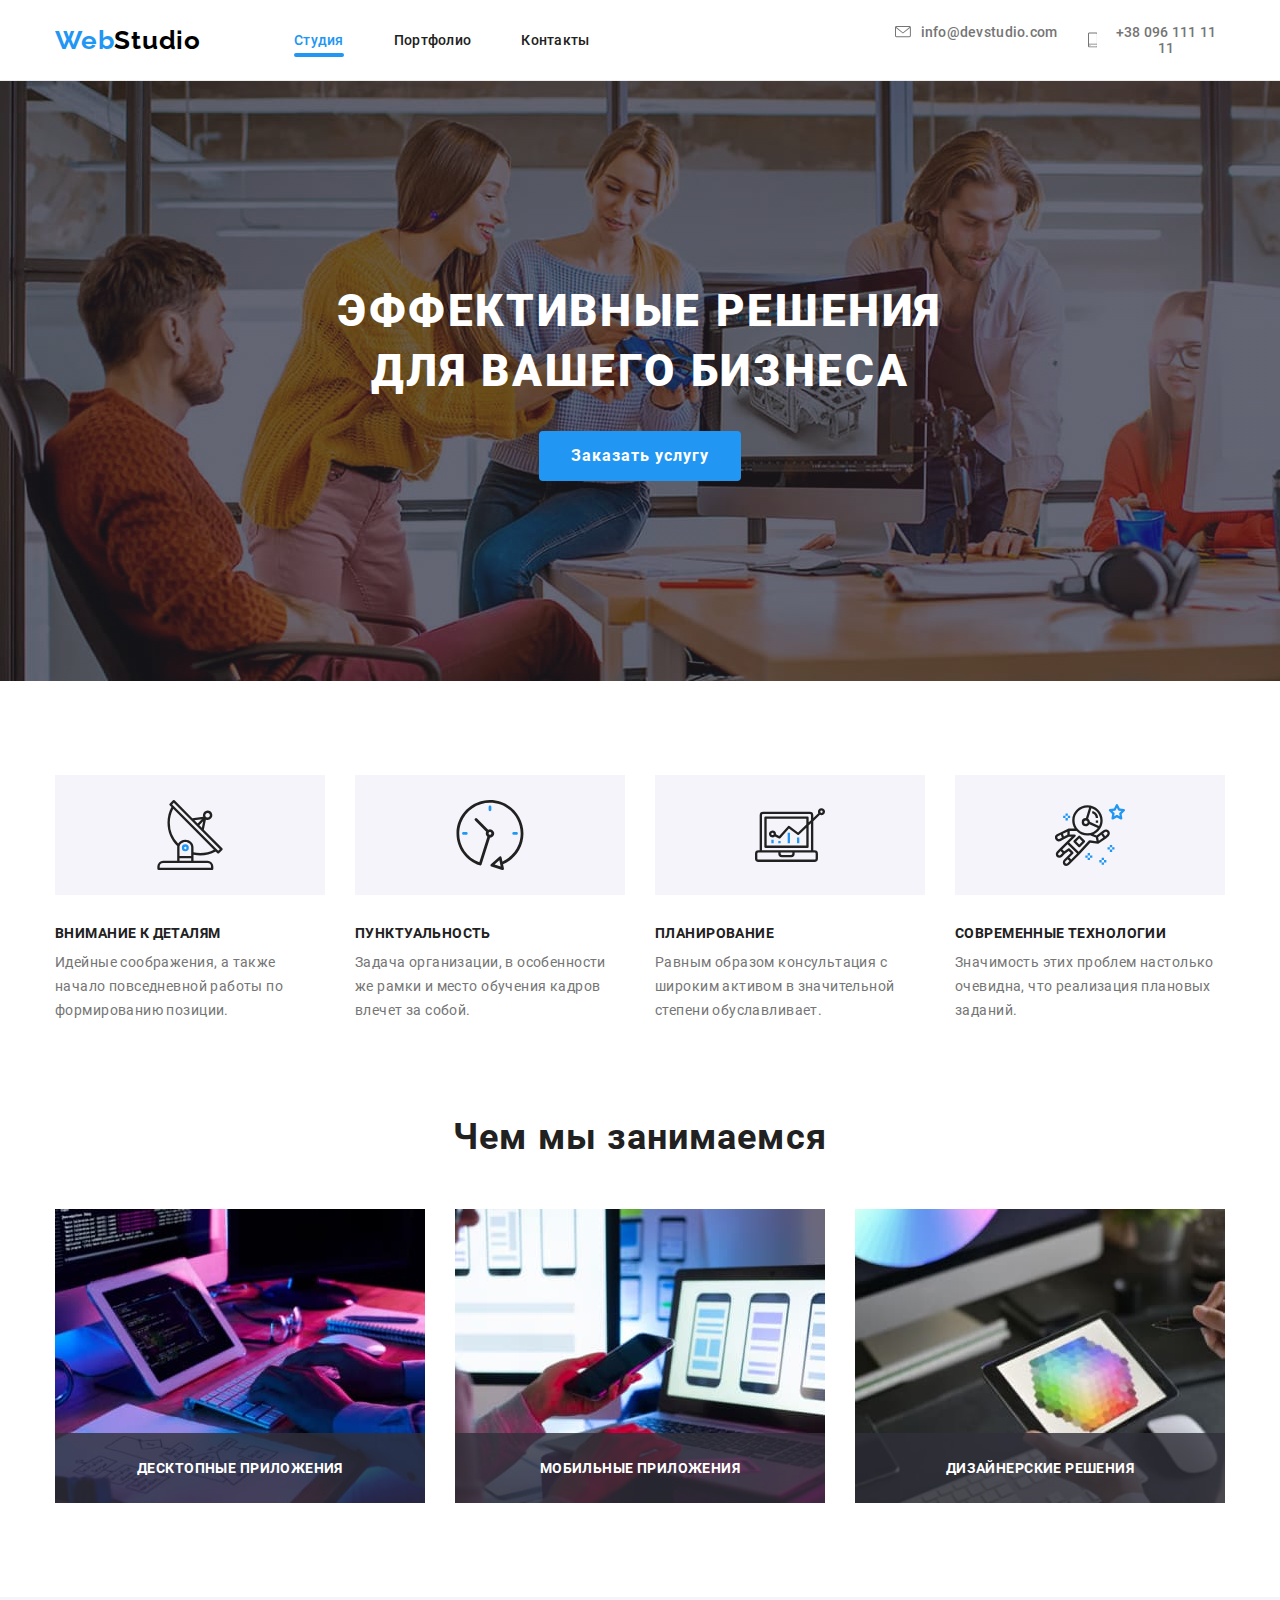
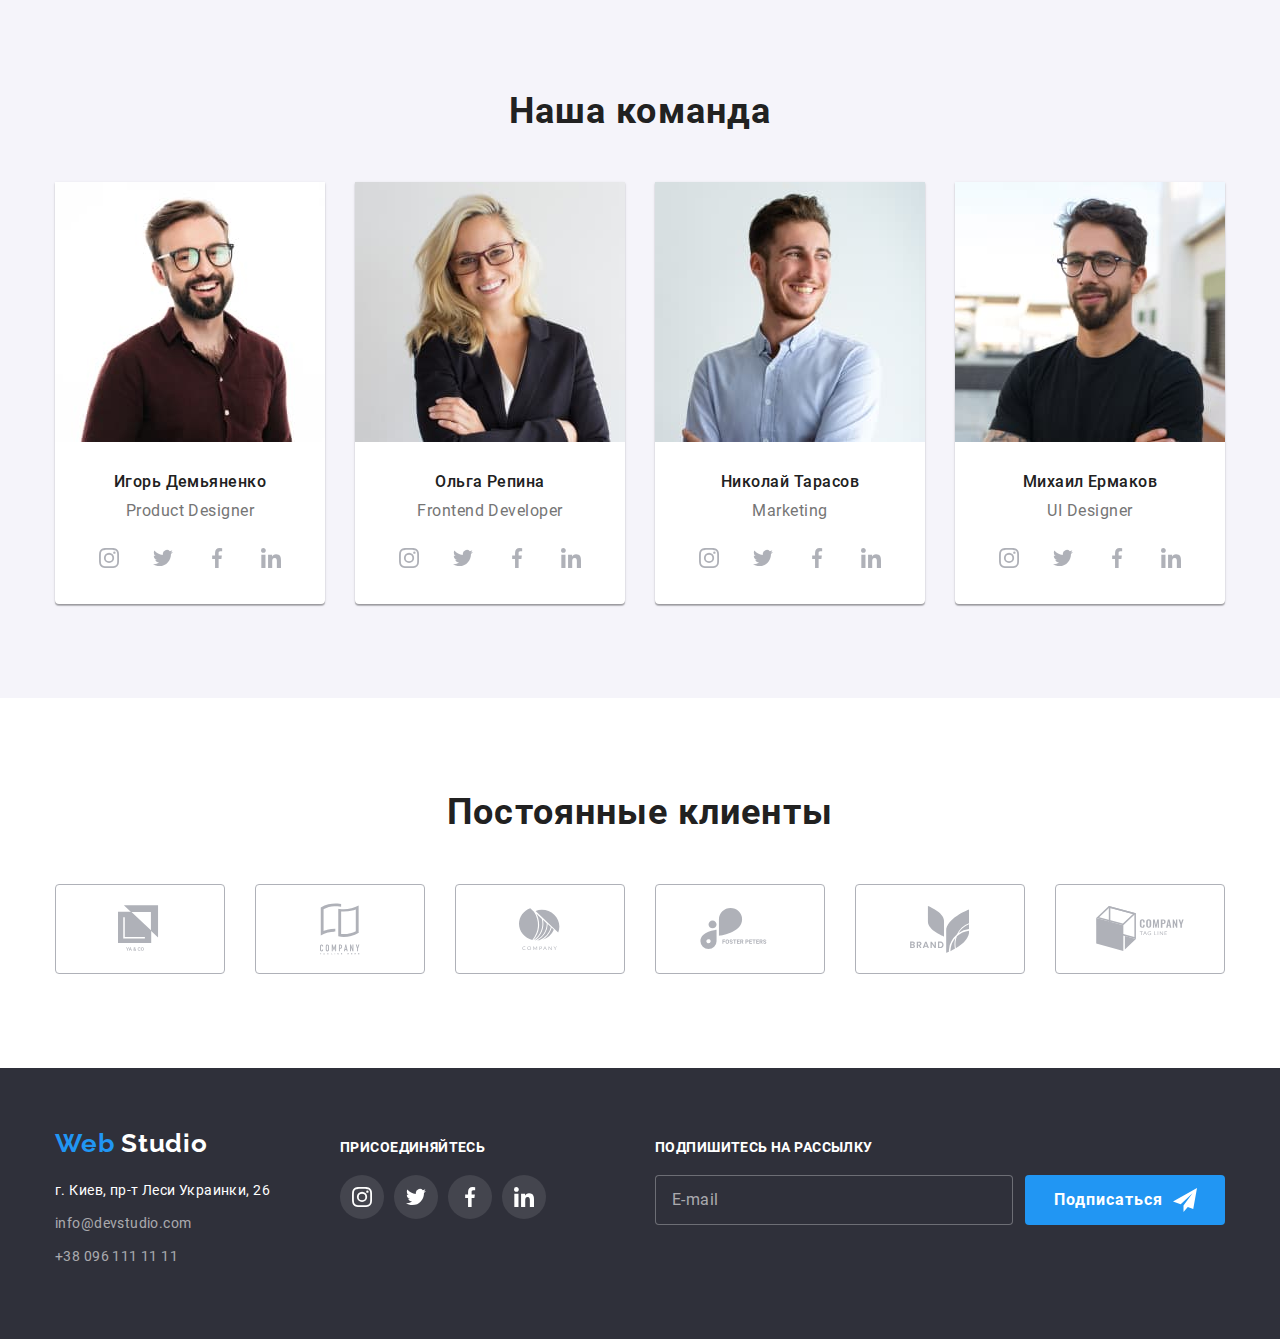
==== commit dbead4cf: "Позиционирует модальное окно" ====
--- a/index.html
+++ b/index.html
@@ -8,7 +8,7 @@
 
     <link rel="stylesheet" href="./css/main.min.css" />
   </head>
-  <body class="page modal-open">
+  <body class="page">
     <!-- Шапка сайта -->
     <header class="page-header">
       <div class="container main-nav">
@@ -777,16 +777,6 @@
     <!-- Модальное окно -->
     <div class="backdrop is-hidden" data-modal>
       <div class="modal">
-        <!-- <div class="btn-position">
-          <button class="btn-close" data-modal-close>
-            <svg class="icon-close" width="18" height="18">
-              <use href="./images/sprite.svg#icon-close"></use>
-            </svg>
-          </button>
-        </div> -->
-
-        <!-- Форма -->
-
         <form class="form">
           <button class="btn-close" data-modal-close>
             <svg class="icon-close" width="18" height="18">
--- a/css/main.min.css
+++ b/css/main.min.css
@@ -1,2 +1,2 @@
-@font-face{font-family:'Raleway';font-style:normal;font-weight:700;src:local(""),url("../fonts/raleway-v17-latin_cyrillic-700.woff2") format("woff2"),url("../fonts/raleway-v17-latin_cyrillic-700.woff") format("woff")}@font-face{font-family:'Roboto';font-style:normal;font-weight:400;src:local("Roboto"),local("Roboto-Regular"),url("../fonts/roboto-v20-latin_cyrillic-regular.woff2") format("woff2"),url("../fonts/roboto-v20-latin_cyrillic-regular.woff") format("woff")}@font-face{font-family:'Roboto';font-style:normal;font-weight:500;src:local("Roboto Medium"),local("Roboto-Medium"),url("../fonts/roboto-v20-latin_cyrillic-500.woff2") format("woff2"),url("../fonts/roboto-v20-latin_cyrillic-500.woff") format("woff")}@font-face{font-family:'Roboto';font-style:normal;font-weight:700;src:local("Roboto Bold"),local("Roboto-Bold"),url("../fonts/roboto-v20-latin_cyrillic-700.woff2") format("woff2"),url("../fonts/roboto-v20-latin_cyrillic-700.woff") format("woff")}@font-face{font-family:'Roboto';font-style:normal;font-weight:900;src:local("Roboto Black"),local("Roboto-Black"),url("../fonts/roboto-v20-latin_cyrillic-900.woff2") format("woff2"),url("../fonts/roboto-v20-latin_cyrillic-900.woff") format("woff")}.features-icon-container,.social-link,.clients-link{display:-webkit-box;display:-ms-flexbox;display:flex;-webkit-box-pack:center;-ms-flex-pack:center;justify-content:center;-webkit-box-align:center;-ms-flex-align:center;align-items:center}/*! normalize.css v8.0.1 | MIT License | github.com/necolas/normalize.css */html{line-height:1.15;-webkit-text-size-adjust:100%}body{margin:0}main{display:block}h1{font-size:2em;margin:0.67em 0}hr{-webkit-box-sizing:content-box;box-sizing:content-box;height:0;overflow:visible}pre{font-family:monospace, monospace;font-size:1em}a{background-color:transparent}abbr[title]{border-bottom:none;text-decoration:underline;-webkit-text-decoration:underline dotted;text-decoration:underline dotted}b,strong{font-weight:bolder}code,kbd,samp{font-family:monospace, monospace;font-size:1em}small{font-size:80%}sub,sup{font-size:75%;line-height:0;position:relative;vertical-align:baseline}sub{bottom:-0.25em}sup{top:-0.5em}img{border-style:none}button,input,optgroup,select,textarea{font-family:inherit;font-size:100%;line-height:1.15;margin:0}button,input{overflow:visible}button,select{text-transform:none}button,[type='button'],[type='reset'],[type='submit']{-webkit-appearance:button}button::-moz-focus-inner,[type='button']::-moz-focus-inner,[type='reset']::-moz-focus-inner,[type='submit']::-moz-focus-inner{border-style:none;padding:0}button:-moz-focusring,[type='button']:-moz-focusring,[type='reset']:-moz-focusring,[type='submit']:-moz-focusring{outline:1px dotted ButtonText}fieldset{padding:0.35em 0.75em 0.625em}legend{-webkit-box-sizing:border-box;box-sizing:border-box;color:inherit;display:table;max-width:100%;padding:0;white-space:normal}progress{vertical-align:baseline}textarea{overflow:auto}[type='checkbox'],[type='radio']{-webkit-box-sizing:border-box;box-sizing:border-box;padding:0}[type='number']::-webkit-inner-spin-button,[type='number']::-webkit-outer-spin-button{height:auto}[type='search']{-webkit-appearance:textfield;outline-offset:-2px}[type='search']::-webkit-search-decoration{-webkit-appearance:none}::-webkit-file-upload-button{-webkit-appearance:button;font:inherit}details{display:block}summary{display:list-item}template{display:none}[hidden]{display:none}html{-webkit-box-sizing:border-box;box-sizing:border-box}*,*::before,*::after{-webkit-box-sizing:inherit;box-sizing:inherit}.page{background-color:#fff;color:#757575;font-family:Roboto, sans-serif;font-style:normal;font-weight:400;font-size:14px;line-height:1.714;letter-spacing:0.03em}.list{padding:0;margin:0;list-style:none}.container{width:100%;padding-left:15px;padding-right:15px;margin-left:auto;margin-right:auto}@media screen and (min-width: 480px){.container{width:480px}}@media screen and (min-width: 768px){.container{width:768px}}@media screen and (min-width: 1200px){.container{width:1200px}}.visually-hidden{position:absolute;width:1px;height:1px;margin:-1px;border:0;padding:0;clip:rect(0 0 0 0);overflow:hidden}.title{color:#212121;font-weight:700;font-size:14px;line-height:1.143;letter-spacing:0.03em}.link{text-decoration:none}.header-nav{display:-webkit-box;display:-ms-flexbox;display:flex;-webkit-box-pack:justify;-ms-flex-pack:justify;justify-content:space-between;-webkit-box-align:center;-ms-flex-align:center;align-items:center;font-weight:500;font-size:14px;line-height:1.143;letter-spacing:0.02em}@media screen and (min-width: 768px){.menu-button{display:none}}.menu-button{display:-webkit-inline-box;display:-ms-inline-flexbox;display:inline-flex;margin:0;padding:0;width:40px;height:40px;border:none;background-color:transparent}.menu-button:hover .icon-menu,.menu-button:focus .icon-menu,.menu-button:hover .icon-cross,.menu-button:focus .icon-cross{fill:#2196f3}@media screen and (min-width: 768px){.menu-button{display:none}}.menu-button .icon-cross{display:none}.menu-button.is-open .icon-cross{display:block}.menu-button.is-open .icon-menu{display:none}.menu-container{text-align:center;background-color:#fff;padding-top:60px;padding-bottom:60px;-webkit-box-shadow:0px 4px 8px rgba(0,0,0,0.04),0px 2px 4px rgba(0,0,0,0.08),0px 1px 3px rgba(0,0,0,0.16);box-shadow:0px 4px 8px rgba(0,0,0,0.04),0px 2px 4px rgba(0,0,0,0.08),0px 1px 3px rgba(0,0,0,0.16)}.menu-container.is-open{display:block}@media screen and (max-width: 767px){.menu-container{display:none;position:absolute;top:100%;left:0;width:100%;height:393px}}@media screen and (min-width: 768px){.menu-container{display:-webkit-box;display:-ms-flexbox;display:flex;-webkit-box-pack:justify;-ms-flex-pack:justify;justify-content:space-between;-webkit-box-align:center;-ms-flex-align:center;align-items:center}}@media screen and (min-width: 768px) and (max-width: 1199px){.menu-container{margin-left:88px}}@media screen and (min-width: 1200px){.menu-container{margin-left:93px}}.logo{display:-webkit-box;display:-ms-flexbox;display:flex;font-family:Raleway,sans-serif;font-style:normal;font-weight:700;font-size:24px;line-height:1.167;letter-spacing:0.03em;text-decoration:none}@media screen and (min-width: 1200px){.logo{font-size:26px;line-height:1.192}}.logo-web{color:#2196f3}.logo-studio{color:#000}.site-nav{display:-webkit-box;display:-ms-flexbox;display:flex}.site-nav-item:not(:last-child){margin-right:50px}@media screen and (max-width: 767px){.site-nav{display:block;text-align:center;margin:0}}@media screen and (max-width: 767px){.site-nav .site-nav-item{margin-right:0;margin-bottom:40px}}.site-nav-link{display:block;padding-top:32px;padding-bottom:32px;color:#212121;text-decoration:none;-webkit-transition:color 250ms cubic-bezier(0.4, 0, 0.2, 1);transition:color 250ms cubic-bezier(0.4, 0, 0.2, 1)}.site-nav-link:hover,.site-nav-link:focus{color:#2196f3}@media screen and (max-width: 767px){.site-nav-link{display:inline;padding:0;font-size:18px;line-height:1.167}}.site-nav-link.current{padding-bottom:8px}.contact-nav{display:-webkit-box;display:-ms-flexbox;display:flex}.contact-nav-item:not(:last-child){margin-right:30px}@media screen and (max-width: 767px){.contact-nav{display:block;text-align:center;-webkit-box-align:center;-ms-flex-align:center;align-items:center;margin:0;font-size:18px;line-height:1.167}}@media screen and (min-width: 768px) and (max-width: 1199px){.contact-nav{-webkit-box-sizing:content-box;box-sizing:content-box;display:block;margin-left:84px;text-align:start;font-size:12px}}@media screen and (min-width: 1200px){.contact-nav{margin-left:305px}}@media screen and (max-width: 767px){.contact-nav .contact-nav-item{margin:0;margin-bottom:16px}}@media screen and (min-width: 768px) and (max-width: 1199px){.contact-nav .contact-nav-item{display:block;margin-right:0;margin-left:0}}@media screen and (min-width: 768px) and (max-width: 1199px){.contact-nav-item:not(:last-child){margin-bottom:10px}}.contact-nav-link{display:-webkit-box;display:-ms-flexbox;display:flex;-webkit-box-align:center;-ms-flex-align:center;align-items:center;color:#757575;text-decoration:none;-webkit-transition:color 250ms cubic-bezier(0.4, 0, 0.2, 1);transition:color 250ms cubic-bezier(0.4, 0, 0.2, 1)}.contact-nav-link:hover,.contact-nav-link:focus{color:#2196f3}@media screen and (max-width: 767px){.contact-nav-link{display:inline}}.email-link-icon{width:16px;height:12px;margin-right:10px;fill:currentColor}.phone-link-icon{width:10px;height:16px;margin-right:10px;fill:currentColor}.site-nav-link.current{position:relative;color:#2196f3}.site-nav-link.current::after{content:'';position:absolute;left:0;bottom:0;-webkit-transform:translateY(1px);transform:translateY(1px);display:block;width:100%;height:4px;background-color:#2196f3;border-radius:2px}.page-header{position:relative;border-bottom:1px solid #ececec}@media screen and (min-width: 768px){.main-nav{display:-webkit-box;display:-ms-flexbox;display:flex;-webkit-box-align:center;-ms-flex-align:center;align-items:center}}@media screen and (min-width: 768px){.header-nav{display:-webkit-box;display:-ms-flexbox;display:flex;-webkit-box-align:center;-ms-flex-align:center;align-items:center}}.section{padding-top:60px;padding-bottom:60px}@media screen and (min-width: 1200px){.section{padding-top:94px;padding-bottom:94px}}.section-title{margin-top:0;margin-bottom:30px;color:#212121;font-weight:700;font-size:28px;line-height:1.18;text-align:center;letter-spacing:0.03em}@media screen and (min-width: 1200px){.section-title{margin-bottom:50px;font-size:36px;line-height:1.16}}.hero{padding-top:200px;padding-bottom:200px;text-align:center}.hero-overlay{max-width:1600px;height:600px;margin-left:auto;margin-right:auto;background-color:#2f303a;background-image:-webkit-gradient(linear, left top, right top, from(rgba(47,48,58,0.4)), to(rgba(47,48,58,0.4))),url(../images/header/mobile/hero-mobile.jpg);background-image:linear-gradient(to right, rgba(47,48,58,0.4), rgba(47,48,58,0.4)),url(../images/header/mobile/hero-mobile.jpg);background-repeat:no-repeat;background-size:cover}@media screen and (min-device-pixel-ratio: 2), screen and (-webkit-min-device-pixel-ratio: 2), screen and (min-resolution: 192dpi), screen and (min-resolution: 2dppx){.hero-overlay{background-image:-webkit-gradient(linear, left top, right top, from(rgba(47,48,58,0.4)), to(rgba(47,48,58,0.4))),url(../images/header/mobile/hero-mobile@2x.jpg);background-image:linear-gradient(to right, rgba(47,48,58,0.4), rgba(47,48,58,0.4)),url(../images/header/mobile/hero-mobile@2x.jpg)}}@media screen and (min-width: 768px){.hero-overlay{background-image:-webkit-gradient(linear, left top, right top, from(rgba(47,48,58,0.4)), to(rgba(47,48,58,0.4))),url(../images/header/tablet/hero-tablet.jpg);background-image:linear-gradient(to right, rgba(47,48,58,0.4), rgba(47,48,58,0.4)),url(../images/header/tablet/hero-tablet.jpg)}}@media screen and (min-width: 768px) and (min-device-pixel-ratio: 2), screen and (min-width: 768px) and (-webkit-min-device-pixel-ratio: 2), screen and (min-width: 768px) and (min-resolution: 192dpi), screen and (min-width: 768px) and (min-resolution: 2dppx){.hero-overlay{background-image:-webkit-gradient(linear, left top, right top, from(rgba(47,48,58,0.4)), to(rgba(47,48,58,0.4))),url(../images/header/tablet/hero-tablet@2x.jpg);background-image:linear-gradient(to right, rgba(47,48,58,0.4), rgba(47,48,58,0.4)),url(../images/header/tablet/hero-tablet@2x.jpg)}}@media screen and (min-width: 1200px){.hero-overlay{background-image:-webkit-gradient(linear, left top, right top, from(rgba(47,48,58,0.4)), to(rgba(47,48,58,0.4))),url(../images/header/desktop/hero-desktop.jpg);background-image:linear-gradient(to right, rgba(47,48,58,0.4), rgba(47,48,58,0.4)),url(../images/header/desktop/hero-desktop.jpg)}}@media screen and (min-width: 1200px) and (min-device-pixel-ratio: 2), screen and (min-width: 1200px) and (-webkit-min-device-pixel-ratio: 2), screen and (min-width: 1200px) and (min-resolution: 192dpi), screen and (min-width: 1200px) and (min-resolution: 2dppx){.hero-overlay{background-image:-webkit-gradient(linear, left top, right top, from(rgba(47,48,58,0.4)), to(rgba(47,48,58,0.4))),url(../images/header/desktop/hero-desktop@2x.jpg);background-image:linear-gradient(to right, rgba(47,48,58,0.4), rgba(47,48,58,0.4)),url(../images/header/desktop/hero-desktop@2x.jpg)}}.hero-title{margin-top:0;margin-bottom:30px;color:#fff;font-weight:900;font-size:26px;line-height:1.615;letter-spacing:0.06em;text-transform:uppercase}@media screen and (min-width: 1200px){.hero-title{font-size:44px;line-height:1.364}}.btn{display:inline-block;border-radius:4px;border:none;min-width:200px;padding:10px 32px;cursor:pointer;background-color:#2196f3;color:#fff;font-family:Roboto,sans-serif;font-style:normal;font-weight:700;font-size:16px;line-height:1.875;letter-spacing:0.06em;text-align:center;text-decoration:none;-webkit-transition:background-color 250ms cubic-bezier(0.4, 0, 0.2, 1),color 250ms cubic-bezier(0.4, 0, 0.2, 1);transition:background-color 250ms cubic-bezier(0.4, 0, 0.2, 1),color 250ms cubic-bezier(0.4, 0, 0.2, 1)}.btn:hover,.btn:focus{background-color:#fff;color:#2196f3}@media screen and (min-width: 1200px){.feature-section{padding-bottom:0}}@media screen and (min-width: 768px){.features-list{display:-webkit-box;display:-ms-flexbox;display:flex;-ms-flex-wrap:wrap;flex-wrap:wrap;margin:-15px}}@media screen and (min-width: 768px){.features-list-item{max-width:calc((100% - 4 * 15px) / 2);margin:15px}}@media screen and (min-width: 1200px){.features-list-item{max-width:calc((100% - 8 * 15px) / 4)}}@media screen and (max-width: 767px){.features-list-item:not(:last-child){margin-bottom:30px}}.features-list .title{margin-top:0;margin-bottom:10px;text-transform:uppercase}.features-textbox{padding-top:30px}.features-icon-container{height:120px;background-color:#f5f4fa}.features-description{margin-top:0;margin-bottom:0}@media screen and (max-width: 1199px){.product-section{display:none}}.product-list{display:-webkit-box;display:-ms-flexbox;display:flex}.product-list-item{position:relative;width:calc((100% - 60px) / 3)}.product-list-item:not(:last-child){margin-right:30px}.product-picture{display:block}.product-title{position:absolute;bottom:0;left:0;width:100%;margin-top:0;margin-bottom:0;padding-top:27px;padding-bottom:27px;background-color:rgba(47,48,58,0.8);color:#fff;text-align:center;text-transform:uppercase}.socials-list{display:-webkit-box;display:-ms-flexbox;display:flex;-webkit-box-pack:center;-ms-flex-pack:center;justify-content:center;-webkit-box-align:center;-ms-flex-align:center;align-items:center}.socials-list-item{-webkit-box-pack:center;-ms-flex-pack:center;justify-content:center}.socials-list-item:not(:last-child){margin-right:10px}.social-link{width:44px;height:44px;border-radius:50%;color:#afb1b8;-webkit-transition:color 250ms cubic-bezier(0.4, 0, 0.2, 1),background-color 250ms cubic-bezier(0.4, 0, 0.2, 1);transition:color 250ms cubic-bezier(0.4, 0, 0.2, 1),background-color 250ms cubic-bezier(0.4, 0, 0.2, 1)}.social-link:hover,.social-link:focus{color:#fff;background-color:#2196f3}.social-icon{fill:currentColor}.team-section{background-color:#f5f4fa}@media screen and (min-width: 768px){.team-list{display:-webkit-box;display:-ms-flexbox;display:flex;-ms-flex-wrap:wrap;flex-wrap:wrap;margin:-15px}}.team-list-item{background-color:#fff;border-radius:0px 0px 4px 4px;-webkit-box-shadow:0px 1px 3px rgba(0,0,0,0.12),0px 1px 1px rgba(0,0,0,0.14),0px 2px 1px rgba(0,0,0,0.2);box-shadow:0px 1px 3px rgba(0,0,0,0.12),0px 1px 1px rgba(0,0,0,0.14),0px 2px 1px rgba(0,0,0,0.2)}@media screen and (min-width: 768px){.team-list-item{-ms-flex-preferred-size:calc((100% - 4 * 15px) / 2);flex-basis:calc((100% - 4 * 15px) / 2);margin:15px}}@media screen and (min-width: 1200px){.team-list-item{-ms-flex-preferred-size:calc((100% - 8 * 15px) / 4);flex-basis:calc((100% - 8 * 15px) / 4)}}@media screen and (max-width: 767px){.team-list-item:not(:last-child){margin-bottom:30px}}.team-list .title{margin-top:0;margin-bottom:10px;font-size:16px;font-weight:500;line-height:1.188;letter-spacing:0.03em;text-align:center}.team-picture{display:block;width:100%;height:auto}@media screen and (min-width: 480px){.team-description-position{padding:30px 122px 24px}}@media screen and (min-width: 768px){.team-description-position{padding:30px 74px 24px}}@media screen and (min-width: 1200px){.team-description-position{padding:30px 32px 24px}}.team-description{margin-top:0;margin-bottom:16px;text-align:center;font-size:16px;line-height:1.188;font-weight:400;letter-spacing:0.03em}.clients-list{display:-webkit-box;display:-ms-flexbox;display:flex;-ms-flex-wrap:wrap;flex-wrap:wrap;margin:-15px}.clients-list-item{border-radius:4px;margin:15px}@media screen and (max-width: 767px){.clients-list-item{width:calc((100% - 4 * 15px) / 2)}}@media screen and (min-width: 768px){.clients-list-item{width:calc((100% - 6 * 15px) / 3)}}@media screen and (min-width: 1200px){.clients-list-item{width:calc((100% - 12 * 15px) / 6)}}.clients-link{height:90px;color:#afb1b8;border:1px solid #afb1b8;border-radius:4px;-webkit-transition:color 250ms cubic-bezier(0.4, 0, 0.2, 1),border 250ms cubic-bezier(0.4, 0, 0.2, 1);transition:color 250ms cubic-bezier(0.4, 0, 0.2, 1),border 250ms cubic-bezier(0.4, 0, 0.2, 1)}.clients-link:hover,.clients-link:focus{color:#2196f3;border:1px solid #2196f3}.clients-icon{fill:currentColor}.footer{background-color:#2f303a}.footer-flex{padding-top:60px;padding-bottom:60px;text-align:center}@media screen and (min-width: 1200px){.footer-flex{display:-webkit-box;display:-ms-flexbox;display:flex;-webkit-box-pack:justify;-ms-flex-pack:justify;justify-content:space-between;-webkit-box-align:baseline;-ms-flex-align:baseline;align-items:baseline;text-align:start}}.footer .logo{display:block;margin-bottom:20px}.footer .logo-studio{color:#fff}.address{margin-bottom:60px}@media screen and (min-width: 1200px){.address{margin-bottom:0;margin-right:70px}}.footer-social-link{color:#fff;background-color:rgba(255,255,255,0.1);-webkit-transition:background-color 250ms cubic-bezier(0.4, 0, 0.2, 1);transition:background-color 250ms cubic-bezier(0.4, 0, 0.2, 1)}.footer-social-link:hover,.footer-social-link:focus{background-color:#2196f3}.footer-address{font-style:normal;font-weight:400;font-size:14px;line-height:1.714;letter-spacing:0.03em}.footer-address .link{color:rgba(255,255,255,0.6);text-decoration:none}.footer-address .mail-link{display:inline-block;margin-bottom:9px}.location{display:inline-block;margin-bottom:9px;color:#fff}.join{margin-bottom:20px}@media screen and (min-width: 1200px){.join{margin-bottom:0;margin-right:93px}}.join .socials-list{margin-bottom:60px}@media screen and (min-width: 768px) and (max-width: 1199px){.tablet-footer-flex{display:-webkit-box;display:-ms-flexbox;display:flex;-ms-flex-pack:distribute;justify-content:space-around;-webkit-box-align:baseline;-ms-flex-align:baseline;align-items:baseline}}@media screen and (min-width: 1200px){.tablet-footer-flex{display:-webkit-box;display:-ms-flexbox;display:flex;-webkit-box-align:baseline;-ms-flex-align:baseline;align-items:baseline}}.call-to-action{display:inline-block;margin-bottom:20px;color:#fff;background-color:#2f303a;line-height:1.143;text-transform:uppercase}@media screen and (max-width: 767px){.subscription-form{display:-webkit-box;display:-ms-flexbox;display:flex;-ms-flex-wrap:wrap;flex-wrap:wrap;-webkit-box-pack:center;-ms-flex-pack:center;justify-content:center}}@media screen and (min-width: 768px) and (max-width: 1199px){.subscription-form{display:-webkit-box;display:-ms-flexbox;display:flex;-webkit-box-orient:vertical;-webkit-box-direction:normal;-ms-flex-direction:column;flex-direction:column;-webkit-box-align:center;-ms-flex-align:center;align-items:center}}@media screen and (min-width: 1200px){.subscription-form{display:-webkit-box;display:-ms-flexbox;display:flex}}.footer-email{width:100%;margin-bottom:20px;padding:15px 16px;color:#fff;background-color:#2f303a;border:1px solid rgba(255,255,255,0.3);border-radius:4px}@media screen and (min-width: 768px){.footer-email{display:block;width:450px;height:50px}}@media screen and (min-width: 1200px){.footer-email{margin-bottom:0;margin-right:12px;width:358px}}.footer-email::-webkit-input-placeholder{font-size:16px;line-height:1.25;letter-spacing:0.03em;color:rgba(255,255,255,0.6)}.footer-email:-ms-input-placeholder{font-size:16px;line-height:1.25;letter-spacing:0.03em;color:rgba(255,255,255,0.6)}.footer-email::-ms-input-placeholder{font-size:16px;line-height:1.25;letter-spacing:0.03em;color:rgba(255,255,255,0.6)}.footer-email::placeholder{font-size:16px;line-height:1.25;letter-spacing:0.03em;color:rgba(255,255,255,0.6)}.email-btn{display:-webkit-box;display:-ms-flexbox;display:flex;-webkit-box-align:center;-ms-flex-align:center;align-items:center;border-radius:4px;border:none;width:200px;height:50px;padding-top:10px;padding-bottom:10px;padding-left:29px;padding-right:28px;cursor:pointer}.email-btn .btn-text{margin-right:10px}.icon-send{fill:currentColor}.backdrop{position:fixed;top:0;left:0;width:100%;height:100%;padding:93px 15px 94px;overflow-y:scroll;background-color:rgba(0,0,0,0.2);opacity:1;-webkit-transition:opacity 250ms cubic-bezier(0.4, 0, 0.2, 1);transition:opacity 250ms cubic-bezier(0.4, 0, 0.2, 1)}@media screen and (min-width: 481px){.backdrop{padding:208px 159px 207px}}.backdrop.is-hidden{opacity:0;pointer-events:none}.backdrop.is-hidden .modal{-webkit-transform:translate(-50%, -50%) scale(1.2);transform:translate(-50%, -50%) scale(1.2)}.modal{max-width:450px;width:100%;background-color:#fff}@media screen and (min-width: 1200px){.modal{position:absolute;top:50%;left:50%;max-width:528px;-webkit-transform:translate(-50%, -50%) scale(1);transform:translate(-50%, -50%) scale(1);-webkit-transition:-webkit-transform 250ms cubic-bezier(0.4, 0, 0.2, 1);transition:-webkit-transform 250ms cubic-bezier(0.4, 0, 0.2, 1);transition:transform 250ms cubic-bezier(0.4, 0, 0.2, 1);transition:transform 250ms cubic-bezier(0.4, 0, 0.2, 1), -webkit-transform 250ms cubic-bezier(0.4, 0, 0.2, 1)}}.form-call-to-action{display:block;margin-bottom:12px;font-family:Roboto,sans-serif;font-style:normal;font-weight:700;font-size:20px;line-height:1.15;text-align:center;letter-spacing:0.03em;color:#212121}.form{position:relative;margin-right:auto;margin-left:auto;padding:40px;color:#212121}.btn-close{position:absolute;top:0;right:0;display:-webkit-box;display:-ms-flexbox;display:flex;-webkit-box-pack:center;-ms-flex-pack:center;justify-content:center;-webkit-box-align:center;-ms-flex-align:center;align-items:center;padding:0;margin:0;margin-top:8px;margin-right:8px;width:30px;height:30px;border:1px solid rgba(0,0,0,0.1);border-radius:50%;cursor:pointer;background-color:#fff;color:#000;-webkit-transition:color 250ms cubic-bezier(0.4, 0, 0.2, 1);transition:color 250ms cubic-bezier(0.4, 0, 0.2, 1)}.btn-close:hover,.btn-close:focus{color:#2196f3}.icon-close{fill:currentColor}.btn-position{display:-webkit-box;display:-ms-flexbox;display:flex;-webkit-box-pack:end;-ms-flex-pack:end;justify-content:flex-end}.form-field,.comment-field{position:relative;display:-webkit-box;display:-ms-flexbox;display:flex;-webkit-box-orient:vertical;-webkit-box-direction:normal;-ms-flex-direction:column;flex-direction:column;margin-bottom:10px}.comment-field{margin-bottom:20px}.form-label{margin-bottom:4px;font-size:12px;line-height:1.16;letter-spacing:0.01em;color:#757575}.form-input{height:40px;margin:0;padding-left:42px;padding-top:11px;padding-bottom:11px;padding-right:12px;border:1px solid rgba(33,33,33,0.2);border-radius:4px;-webkit-transition:border 250ms cubic-bezier(0.4, 0, 0.2, 1);transition:border 250ms cubic-bezier(0.4, 0, 0.2, 1)}.form-icon{position:absolute;top:29px;left:12px;width:18px;height:18px;fill:currentColor;-webkit-transition:color 250ms cubic-bezier(0.4, 0, 0.2, 1);transition:color 250ms cubic-bezier(0.4, 0, 0.2, 1)}.form-input:hover+.form-icon,.comment-field:focus-within>.form-icon{color:#2196f3}.form-input:hover,.comment:hover,.form-field:focus-within>.form-input,.comment-field:focus-within>.comment{border:1px solid #2196f3;outline:none}.comment{height:120px;padding:12px 16px;border:1px solid rgba(33,33,33,0.2);border-radius:4px;resize:none;font-size:14px;line-height:1.14;letter-spacing:0.01em;-webkit-transition:border 250ms cubic-bezier(0.4, 0, 0.2, 1);transition:border 250ms cubic-bezier(0.4, 0, 0.2, 1)}.checkbox-field{display:-webkit-box;display:-ms-flexbox;display:flex;-webkit-box-align:center;-ms-flex-align:center;align-items:center;margin-bottom:30px;font-size:12px;line-height:1.167;letter-spacing:0.03em;color:#757575}@media screen and (min-width: 1200px){.checkbox-field{padding-left:13px;font-size:14px;line-height:1.71}}.input-checkbox{position:absolute;width:1px;height:1px;margin:-1px;border:0;padding:0;clip:rect(0 0 0 0);overflow:hidden}.checkbox-icon{display:inline-block;margin-right:8px;width:16px;height:15px;border:2px solid #212121;border-radius:2px;-webkit-transition:border-color 250ms cubic-bezier(0.4, 0, 0.2, 1),background-color 250ms cubic-bezier(0.4, 0, 0.2, 1);transition:border-color 250ms cubic-bezier(0.4, 0, 0.2, 1),background-color 250ms cubic-bezier(0.4, 0, 0.2, 1)}.input-checkbox:checked+.checkbox-icon{border-color:#2196f3;background-color:#2196f3;background-image:url("../images/form-icons/icon-check.svg");background-size:contain;background-origin:border-box}.checkbox-link{color:#2196f3}.form-btn-thumb{text-align:center}.form-btn{padding-top:10px;padding-bottom:10px;padding-left:56px;padding-right:55px;border-radius:4px;color:#fff;background-color:#2196f3;-webkit-box-shadow:0px 4px 4px rgba(0,0,0,0.15);box-shadow:0px 4px 4px rgba(0,0,0,0.15);-webkit-transition:color 250ms cubic-bezier(0.4, 0, 0.2, 1),background-color 250ms cubic-bezier(0.4, 0, 0.2, 1),-webkit-box-shadow 250ms cubic-bezier(0.4, 0, 0.2, 1);transition:color 250ms cubic-bezier(0.4, 0, 0.2, 1),background-color 250ms cubic-bezier(0.4, 0, 0.2, 1),-webkit-box-shadow 250ms cubic-bezier(0.4, 0, 0.2, 1);transition:color 250ms cubic-bezier(0.4, 0, 0.2, 1),background-color 250ms cubic-bezier(0.4, 0, 0.2, 1),box-shadow 250ms cubic-bezier(0.4, 0, 0.2, 1);transition:color 250ms cubic-bezier(0.4, 0, 0.2, 1),background-color 250ms cubic-bezier(0.4, 0, 0.2, 1),box-shadow 250ms cubic-bezier(0.4, 0, 0.2, 1),-webkit-box-shadow 250ms cubic-bezier(0.4, 0, 0.2, 1)}.form-btn:focus,.form-btn:hover{border-radius:4px;color:#fff;background-color:#188ce8;-webkit-box-shadow:0px 4px 4px rgba(0,0,0,0.15);box-shadow:0px 4px 4px rgba(0,0,0,0.15)}
+@font-face{font-family:'Raleway';font-style:normal;font-weight:700;src:local(""),url("../fonts/raleway-v17-latin_cyrillic-700.woff2") format("woff2"),url("../fonts/raleway-v17-latin_cyrillic-700.woff") format("woff")}@font-face{font-family:'Roboto';font-style:normal;font-weight:400;src:local("Roboto"),local("Roboto-Regular"),url("../fonts/roboto-v20-latin_cyrillic-regular.woff2") format("woff2"),url("../fonts/roboto-v20-latin_cyrillic-regular.woff") format("woff")}@font-face{font-family:'Roboto';font-style:normal;font-weight:500;src:local("Roboto Medium"),local("Roboto-Medium"),url("../fonts/roboto-v20-latin_cyrillic-500.woff2") format("woff2"),url("../fonts/roboto-v20-latin_cyrillic-500.woff") format("woff")}@font-face{font-family:'Roboto';font-style:normal;font-weight:700;src:local("Roboto Bold"),local("Roboto-Bold"),url("../fonts/roboto-v20-latin_cyrillic-700.woff2") format("woff2"),url("../fonts/roboto-v20-latin_cyrillic-700.woff") format("woff")}@font-face{font-family:'Roboto';font-style:normal;font-weight:900;src:local("Roboto Black"),local("Roboto-Black"),url("../fonts/roboto-v20-latin_cyrillic-900.woff2") format("woff2"),url("../fonts/roboto-v20-latin_cyrillic-900.woff") format("woff")}.features-icon-container,.social-link,.clients-link{display:-webkit-box;display:-ms-flexbox;display:flex;-webkit-box-pack:center;-ms-flex-pack:center;justify-content:center;-webkit-box-align:center;-ms-flex-align:center;align-items:center}/*! normalize.css v8.0.1 | MIT License | github.com/necolas/normalize.css */html{line-height:1.15;-webkit-text-size-adjust:100%}body{margin:0}main{display:block}h1{font-size:2em;margin:0.67em 0}hr{-webkit-box-sizing:content-box;box-sizing:content-box;height:0;overflow:visible}pre{font-family:monospace, monospace;font-size:1em}a{background-color:transparent}abbr[title]{border-bottom:none;text-decoration:underline;-webkit-text-decoration:underline dotted;text-decoration:underline dotted}b,strong{font-weight:bolder}code,kbd,samp{font-family:monospace, monospace;font-size:1em}small{font-size:80%}sub,sup{font-size:75%;line-height:0;position:relative;vertical-align:baseline}sub{bottom:-0.25em}sup{top:-0.5em}img{border-style:none}button,input,optgroup,select,textarea{font-family:inherit;font-size:100%;line-height:1.15;margin:0}button,input{overflow:visible}button,select{text-transform:none}button,[type='button'],[type='reset'],[type='submit']{-webkit-appearance:button}button::-moz-focus-inner,[type='button']::-moz-focus-inner,[type='reset']::-moz-focus-inner,[type='submit']::-moz-focus-inner{border-style:none;padding:0}button:-moz-focusring,[type='button']:-moz-focusring,[type='reset']:-moz-focusring,[type='submit']:-moz-focusring{outline:1px dotted ButtonText}fieldset{padding:0.35em 0.75em 0.625em}legend{-webkit-box-sizing:border-box;box-sizing:border-box;color:inherit;display:table;max-width:100%;padding:0;white-space:normal}progress{vertical-align:baseline}textarea{overflow:auto}[type='checkbox'],[type='radio']{-webkit-box-sizing:border-box;box-sizing:border-box;padding:0}[type='number']::-webkit-inner-spin-button,[type='number']::-webkit-outer-spin-button{height:auto}[type='search']{-webkit-appearance:textfield;outline-offset:-2px}[type='search']::-webkit-search-decoration{-webkit-appearance:none}::-webkit-file-upload-button{-webkit-appearance:button;font:inherit}details{display:block}summary{display:list-item}template{display:none}[hidden]{display:none}html{-webkit-box-sizing:border-box;box-sizing:border-box}*,*::before,*::after{-webkit-box-sizing:inherit;box-sizing:inherit}.page{background-color:#fff;color:#757575;font-family:Roboto, sans-serif;font-style:normal;font-weight:400;font-size:14px;line-height:1.714;letter-spacing:0.03em}.list{padding:0;margin:0;list-style:none}.container{width:100%;padding-left:15px;padding-right:15px;margin-left:auto;margin-right:auto}@media screen and (min-width: 480px){.container{width:480px}}@media screen and (min-width: 768px){.container{width:768px}}@media screen and (min-width: 1200px){.container{width:1200px}}.visually-hidden{position:absolute;width:1px;height:1px;margin:-1px;border:0;padding:0;clip:rect(0 0 0 0);overflow:hidden}.title{color:#212121;font-weight:700;font-size:14px;line-height:1.143;letter-spacing:0.03em}.link{text-decoration:none}.header-nav{display:-webkit-box;display:-ms-flexbox;display:flex;-webkit-box-pack:justify;-ms-flex-pack:justify;justify-content:space-between;-webkit-box-align:center;-ms-flex-align:center;align-items:center;font-weight:500;font-size:14px;line-height:1.143;letter-spacing:0.02em}@media screen and (min-width: 768px){.menu-button{display:none}}.menu-button{display:-webkit-inline-box;display:-ms-inline-flexbox;display:inline-flex;margin:0;padding:0;width:40px;height:40px;border:none;background-color:transparent}.menu-button:hover .icon-menu,.menu-button:focus .icon-menu,.menu-button:hover .icon-cross,.menu-button:focus .icon-cross{fill:#2196f3}@media screen and (min-width: 768px){.menu-button{display:none}}.menu-button .icon-cross{display:none}.menu-button.is-open .icon-cross{display:block}.menu-button.is-open .icon-menu{display:none}.menu-container{text-align:center;background-color:#fff}.menu-container.is-open{display:block;padding-top:60px;padding-bottom:60px;-webkit-box-shadow:0px 4px 8px rgba(0,0,0,0.04),0px 2px 4px rgba(0,0,0,0.08),0px 1px 3px rgba(0,0,0,0.16);box-shadow:0px 4px 8px rgba(0,0,0,0.04),0px 2px 4px rgba(0,0,0,0.08),0px 1px 3px rgba(0,0,0,0.16)}@media screen and (max-width: 767px){.menu-container{display:none;z-index:1;position:absolute;top:100%;left:0;width:100%;height:393px}}@media screen and (min-width: 768px){.menu-container{display:-webkit-box;display:-ms-flexbox;display:flex;-webkit-box-pack:justify;-ms-flex-pack:justify;justify-content:space-between;-webkit-box-align:center;-ms-flex-align:center;align-items:center}}@media screen and (min-width: 768px) and (max-width: 1199px){.menu-container{margin-left:88px}}@media screen and (min-width: 1200px){.menu-container{margin-left:93px}}.logo{display:-webkit-box;display:-ms-flexbox;display:flex;font-family:Raleway,sans-serif;font-style:normal;font-weight:700;font-size:24px;line-height:1.167;letter-spacing:0.03em;text-decoration:none}@media screen and (min-width: 1200px){.logo{font-size:26px;line-height:1.192}}.logo-web{color:#2196f3}.logo-studio{color:#000}.site-nav{display:-webkit-box;display:-ms-flexbox;display:flex}.site-nav-item:not(:last-child){margin-right:50px}@media screen and (max-width: 767px){.site-nav{display:block;text-align:center;margin:0}}@media screen and (max-width: 767px){.site-nav .site-nav-item{margin-right:0;margin-bottom:40px}}.site-nav-link{display:block;padding-top:32px;padding-bottom:32px;color:#212121;text-decoration:none;-webkit-transition:color 250ms cubic-bezier(0.4, 0, 0.2, 1);transition:color 250ms cubic-bezier(0.4, 0, 0.2, 1)}.site-nav-link:hover,.site-nav-link:focus{color:#2196f3}@media screen and (max-width: 767px){.site-nav-link{display:inline;padding:0;font-size:18px;line-height:1.167}}.site-nav-link.current{padding-bottom:8px}.contact-nav{display:-webkit-box;display:-ms-flexbox;display:flex}.contact-nav-item:not(:last-child){margin-right:30px}@media screen and (max-width: 767px){.contact-nav{display:block;text-align:center;-webkit-box-align:center;-ms-flex-align:center;align-items:center;margin:0;font-size:18px;line-height:1.167}}@media screen and (min-width: 768px) and (max-width: 1199px){.contact-nav{-webkit-box-sizing:content-box;box-sizing:content-box;display:block;margin-left:84px;text-align:start;font-size:12px}}@media screen and (min-width: 1200px){.contact-nav{margin-left:305px}}@media screen and (max-width: 767px){.contact-nav .contact-nav-item{margin:0;margin-bottom:16px}}@media screen and (min-width: 768px) and (max-width: 1199px){.contact-nav .contact-nav-item{display:block;margin-right:0;margin-left:0}}@media screen and (min-width: 768px) and (max-width: 1199px){.contact-nav-item:not(:last-child){margin-bottom:10px}}.contact-nav-link{display:-webkit-box;display:-ms-flexbox;display:flex;-webkit-box-align:center;-ms-flex-align:center;align-items:center;color:#757575;text-decoration:none;-webkit-transition:color 250ms cubic-bezier(0.4, 0, 0.2, 1);transition:color 250ms cubic-bezier(0.4, 0, 0.2, 1)}.contact-nav-link:hover,.contact-nav-link:focus{color:#2196f3}@media screen and (max-width: 767px){.contact-nav-link{display:inline}}.email-link-icon{width:16px;height:12px;margin-right:10px;fill:currentColor}.phone-link-icon{width:10px;height:16px;margin-right:10px;fill:currentColor}.site-nav-link.current{position:relative;color:#2196f3}.site-nav-link.current::after{content:'';position:absolute;left:0;bottom:0;-webkit-transform:translateY(1px);transform:translateY(1px);display:block;width:100%;height:4px;background-color:#2196f3;border-radius:2px}.page-header{position:relative;border-bottom:1px solid #ececec}@media screen and (min-width: 768px){.main-nav{display:-webkit-box;display:-ms-flexbox;display:flex;-webkit-box-align:center;-ms-flex-align:center;align-items:center}}@media screen and (min-width: 768px){.header-nav{display:-webkit-box;display:-ms-flexbox;display:flex;-webkit-box-align:center;-ms-flex-align:center;align-items:center}}.section{padding-top:60px;padding-bottom:60px}@media screen and (min-width: 1200px){.section{padding-top:94px;padding-bottom:94px}}.section-title{margin-top:0;margin-bottom:30px;color:#212121;font-weight:700;font-size:28px;line-height:1.18;text-align:center;letter-spacing:0.03em}@media screen and (min-width: 1200px){.section-title{margin-bottom:50px;font-size:36px;line-height:1.16}}.hero{padding-top:200px;padding-bottom:200px;text-align:center}.hero-overlay{max-width:1600px;height:600px;margin-left:auto;margin-right:auto;background-color:#2f303a;background-image:-webkit-gradient(linear, left top, right top, from(rgba(47,48,58,0.4)), to(rgba(47,48,58,0.4))),url(../images/header/mobile/hero-mobile.jpg);background-image:linear-gradient(to right, rgba(47,48,58,0.4), rgba(47,48,58,0.4)),url(../images/header/mobile/hero-mobile.jpg);background-repeat:no-repeat;background-size:cover}@media screen and (min-device-pixel-ratio: 2), screen and (-webkit-min-device-pixel-ratio: 2), screen and (min-resolution: 192dpi), screen and (min-resolution: 2dppx){.hero-overlay{background-image:-webkit-gradient(linear, left top, right top, from(rgba(47,48,58,0.4)), to(rgba(47,48,58,0.4))),url(../images/header/mobile/hero-mobile@2x.jpg);background-image:linear-gradient(to right, rgba(47,48,58,0.4), rgba(47,48,58,0.4)),url(../images/header/mobile/hero-mobile@2x.jpg)}}@media screen and (min-width: 768px){.hero-overlay{background-image:-webkit-gradient(linear, left top, right top, from(rgba(47,48,58,0.4)), to(rgba(47,48,58,0.4))),url(../images/header/tablet/hero-tablet.jpg);background-image:linear-gradient(to right, rgba(47,48,58,0.4), rgba(47,48,58,0.4)),url(../images/header/tablet/hero-tablet.jpg)}}@media screen and (min-width: 768px) and (min-device-pixel-ratio: 2), screen and (min-width: 768px) and (-webkit-min-device-pixel-ratio: 2), screen and (min-width: 768px) and (min-resolution: 192dpi), screen and (min-width: 768px) and (min-resolution: 2dppx){.hero-overlay{background-image:-webkit-gradient(linear, left top, right top, from(rgba(47,48,58,0.4)), to(rgba(47,48,58,0.4))),url(../images/header/tablet/hero-tablet@2x.jpg);background-image:linear-gradient(to right, rgba(47,48,58,0.4), rgba(47,48,58,0.4)),url(../images/header/tablet/hero-tablet@2x.jpg)}}@media screen and (min-width: 1200px){.hero-overlay{background-image:-webkit-gradient(linear, left top, right top, from(rgba(47,48,58,0.4)), to(rgba(47,48,58,0.4))),url(../images/header/desktop/hero-desktop.jpg);background-image:linear-gradient(to right, rgba(47,48,58,0.4), rgba(47,48,58,0.4)),url(../images/header/desktop/hero-desktop.jpg)}}@media screen and (min-width: 1200px) and (min-device-pixel-ratio: 2), screen and (min-width: 1200px) and (-webkit-min-device-pixel-ratio: 2), screen and (min-width: 1200px) and (min-resolution: 192dpi), screen and (min-width: 1200px) and (min-resolution: 2dppx){.hero-overlay{background-image:-webkit-gradient(linear, left top, right top, from(rgba(47,48,58,0.4)), to(rgba(47,48,58,0.4))),url(../images/header/desktop/hero-desktop@2x.jpg);background-image:linear-gradient(to right, rgba(47,48,58,0.4), rgba(47,48,58,0.4)),url(../images/header/desktop/hero-desktop@2x.jpg)}}.hero-title{margin-top:0;margin-bottom:30px;color:#fff;font-weight:900;font-size:26px;line-height:1.615;letter-spacing:0.06em;text-transform:uppercase}@media screen and (min-width: 1200px){.hero-title{font-size:44px;line-height:1.364}}.btn{display:inline-block;border-radius:4px;border:none;min-width:200px;padding:10px 32px;cursor:pointer;background-color:#2196f3;color:#fff;font-family:Roboto,sans-serif;font-style:normal;font-weight:700;font-size:16px;line-height:1.875;letter-spacing:0.06em;text-align:center;text-decoration:none;-webkit-transition:background-color 250ms cubic-bezier(0.4, 0, 0.2, 1),color 250ms cubic-bezier(0.4, 0, 0.2, 1);transition:background-color 250ms cubic-bezier(0.4, 0, 0.2, 1),color 250ms cubic-bezier(0.4, 0, 0.2, 1)}.btn:hover,.btn:focus{background-color:#fff;color:#2196f3}@media screen and (min-width: 1200px){.feature-section{padding-bottom:0}}@media screen and (min-width: 768px){.features-list{display:-webkit-box;display:-ms-flexbox;display:flex;-ms-flex-wrap:wrap;flex-wrap:wrap;margin:-15px}}@media screen and (min-width: 768px){.features-list-item{max-width:calc((100% - 4 * 15px) / 2);margin:15px}}@media screen and (min-width: 1200px){.features-list-item{max-width:calc((100% - 8 * 15px) / 4)}}@media screen and (max-width: 767px){.features-list-item:not(:last-child){margin-bottom:30px}}.features-list .title{margin-top:0;margin-bottom:10px;text-transform:uppercase}.features-textbox{padding-top:30px}.features-icon-container{height:120px;background-color:#f5f4fa}.features-description{margin-top:0;margin-bottom:0}@media screen and (max-width: 1199px){.product-section{display:none}}.product-list{display:-webkit-box;display:-ms-flexbox;display:flex}.product-list-item{position:relative;width:calc((100% - 60px) / 3)}.product-list-item:not(:last-child){margin-right:30px}.product-picture{display:block}.product-title{position:absolute;bottom:0;left:0;width:100%;margin-top:0;margin-bottom:0;padding-top:27px;padding-bottom:27px;background-color:rgba(47,48,58,0.8);color:#fff;text-align:center;text-transform:uppercase}.socials-list{display:-webkit-box;display:-ms-flexbox;display:flex;-webkit-box-pack:center;-ms-flex-pack:center;justify-content:center;-webkit-box-align:center;-ms-flex-align:center;align-items:center}.socials-list-item{-webkit-box-pack:center;-ms-flex-pack:center;justify-content:center}.socials-list-item:not(:last-child){margin-right:10px}.social-link{width:44px;height:44px;border-radius:50%;color:#afb1b8;-webkit-transition:color 250ms cubic-bezier(0.4, 0, 0.2, 1),background-color 250ms cubic-bezier(0.4, 0, 0.2, 1);transition:color 250ms cubic-bezier(0.4, 0, 0.2, 1),background-color 250ms cubic-bezier(0.4, 0, 0.2, 1)}.social-link:hover,.social-link:focus{color:#fff;background-color:#2196f3}.social-icon{fill:currentColor}.team-section{background-color:#f5f4fa}@media screen and (min-width: 768px){.team-list{display:-webkit-box;display:-ms-flexbox;display:flex;-ms-flex-wrap:wrap;flex-wrap:wrap;margin:-15px}}.team-list-item{background-color:#fff;border-radius:0px 0px 4px 4px;-webkit-box-shadow:0px 1px 3px rgba(0,0,0,0.12),0px 1px 1px rgba(0,0,0,0.14),0px 2px 1px rgba(0,0,0,0.2);box-shadow:0px 1px 3px rgba(0,0,0,0.12),0px 1px 1px rgba(0,0,0,0.14),0px 2px 1px rgba(0,0,0,0.2)}@media screen and (min-width: 768px){.team-list-item{-ms-flex-preferred-size:calc((100% - 4 * 15px) / 2);flex-basis:calc((100% - 4 * 15px) / 2);margin:15px}}@media screen and (min-width: 1200px){.team-list-item{-ms-flex-preferred-size:calc((100% - 8 * 15px) / 4);flex-basis:calc((100% - 8 * 15px) / 4)}}@media screen and (max-width: 767px){.team-list-item:not(:last-child){margin-bottom:30px}}.team-list .title{margin-top:0;margin-bottom:10px;font-size:16px;font-weight:500;line-height:1.188;letter-spacing:0.03em;text-align:center}.team-picture{display:block;width:100%;height:auto}@media screen and (min-width: 480px){.team-description-position{padding:30px 122px 24px}}@media screen and (min-width: 768px){.team-description-position{padding:30px 74px 24px}}@media screen and (min-width: 1200px){.team-description-position{padding:30px 32px 24px}}.team-description{margin-top:0;margin-bottom:16px;text-align:center;font-size:16px;line-height:1.188;font-weight:400;letter-spacing:0.03em}.clients-list{display:-webkit-box;display:-ms-flexbox;display:flex;-ms-flex-wrap:wrap;flex-wrap:wrap;margin:-15px}.clients-list-item{border-radius:4px;margin:15px}@media screen and (max-width: 767px){.clients-list-item{width:calc((100% - 4 * 15px) / 2)}}@media screen and (min-width: 768px){.clients-list-item{width:calc((100% - 6 * 15px) / 3)}}@media screen and (min-width: 1200px){.clients-list-item{width:calc((100% - 12 * 15px) / 6)}}.clients-link{height:90px;color:#afb1b8;border:1px solid #afb1b8;border-radius:4px;-webkit-transition:color 250ms cubic-bezier(0.4, 0, 0.2, 1),border 250ms cubic-bezier(0.4, 0, 0.2, 1);transition:color 250ms cubic-bezier(0.4, 0, 0.2, 1),border 250ms cubic-bezier(0.4, 0, 0.2, 1)}.clients-link:hover,.clients-link:focus{color:#2196f3;border:1px solid #2196f3}.clients-icon{fill:currentColor}.footer{background-color:#2f303a}.footer-flex{padding-top:60px;padding-bottom:60px;text-align:center}@media screen and (min-width: 1200px){.footer-flex{display:-webkit-box;display:-ms-flexbox;display:flex;-webkit-box-pack:justify;-ms-flex-pack:justify;justify-content:space-between;-webkit-box-align:baseline;-ms-flex-align:baseline;align-items:baseline;text-align:start}}.footer .logo{display:block;margin-bottom:20px}.footer .logo-studio{color:#fff}.address{margin-bottom:60px}@media screen and (min-width: 1200px){.address{margin-bottom:0;margin-right:70px}}.footer-social-link{color:#fff;background-color:rgba(255,255,255,0.1);-webkit-transition:background-color 250ms cubic-bezier(0.4, 0, 0.2, 1);transition:background-color 250ms cubic-bezier(0.4, 0, 0.2, 1)}.footer-social-link:hover,.footer-social-link:focus{background-color:#2196f3}.footer-address{font-style:normal;font-weight:400;font-size:14px;line-height:1.714;letter-spacing:0.03em}.footer-address .link{color:rgba(255,255,255,0.6);text-decoration:none}.footer-address .mail-link{display:inline-block;margin-bottom:9px}.location{display:inline-block;margin-bottom:9px;color:#fff}.join{margin-bottom:20px}@media screen and (min-width: 1200px){.join{margin-bottom:0;margin-right:93px}}.join .socials-list{margin-bottom:60px}@media screen and (min-width: 768px) and (max-width: 1199px){.tablet-footer-flex{display:-webkit-box;display:-ms-flexbox;display:flex;-ms-flex-pack:distribute;justify-content:space-around;-webkit-box-align:baseline;-ms-flex-align:baseline;align-items:baseline}}@media screen and (min-width: 1200px){.tablet-footer-flex{display:-webkit-box;display:-ms-flexbox;display:flex;-webkit-box-align:baseline;-ms-flex-align:baseline;align-items:baseline}}.call-to-action{display:inline-block;margin-bottom:20px;color:#fff;background-color:#2f303a;line-height:1.143;text-transform:uppercase}@media screen and (max-width: 767px){.subscription-form{display:-webkit-box;display:-ms-flexbox;display:flex;-ms-flex-wrap:wrap;flex-wrap:wrap;-webkit-box-pack:center;-ms-flex-pack:center;justify-content:center}}@media screen and (min-width: 768px) and (max-width: 1199px){.subscription-form{display:-webkit-box;display:-ms-flexbox;display:flex;-webkit-box-orient:vertical;-webkit-box-direction:normal;-ms-flex-direction:column;flex-direction:column;-webkit-box-align:center;-ms-flex-align:center;align-items:center}}@media screen and (min-width: 1200px){.subscription-form{display:-webkit-box;display:-ms-flexbox;display:flex}}.footer-email{width:100%;margin-bottom:20px;padding:15px 16px;color:#fff;background-color:#2f303a;border:1px solid rgba(255,255,255,0.3);border-radius:4px}@media screen and (min-width: 768px){.footer-email{display:block;width:450px;height:50px}}@media screen and (min-width: 1200px){.footer-email{margin-bottom:0;margin-right:12px;width:358px}}.footer-email::-webkit-input-placeholder{font-size:16px;line-height:1.25;letter-spacing:0.03em;color:rgba(255,255,255,0.6)}.footer-email:-ms-input-placeholder{font-size:16px;line-height:1.25;letter-spacing:0.03em;color:rgba(255,255,255,0.6)}.footer-email::-ms-input-placeholder{font-size:16px;line-height:1.25;letter-spacing:0.03em;color:rgba(255,255,255,0.6)}.footer-email::placeholder{font-size:16px;line-height:1.25;letter-spacing:0.03em;color:rgba(255,255,255,0.6)}.email-btn{display:-webkit-box;display:-ms-flexbox;display:flex;-webkit-box-align:center;-ms-flex-align:center;align-items:center;border-radius:4px;border:none;width:200px;height:50px;padding-top:10px;padding-bottom:10px;padding-left:29px;padding-right:28px;cursor:pointer}.email-btn .btn-text{margin-right:10px}.icon-send{fill:currentColor}.backdrop{position:fixed;top:0;left:0;padding:93px 15px 94px;width:100%;height:100%;overflow-y:scroll;background-color:rgba(0,0,0,0.2);opacity:1;-webkit-transition:opacity 250ms cubic-bezier(0.4, 0, 0.2, 1);transition:opacity 250ms cubic-bezier(0.4, 0, 0.2, 1)}.backdrop.is-hidden{opacity:0;pointer-events:none}.backdrop.is-hidden .modal{-webkit-transform:translate(-50%, -50%) scale(1.2);transform:translate(-50%, -50%) scale(1.2)}.modal{background-color:#fff}@media screen and (min-width: 480px){.modal{position:absolute;top:50%;left:50%;max-width:450px;width:100%;-webkit-transform:translate(-50%, -50%) scale(1);transform:translate(-50%, -50%) scale(1)}}@media screen and (min-width: 1200px){.modal{-webkit-transition:-webkit-transform 250ms cubic-bezier(0.4, 0, 0.2, 1);transition:-webkit-transform 250ms cubic-bezier(0.4, 0, 0.2, 1);transition:transform 250ms cubic-bezier(0.4, 0, 0.2, 1);transition:transform 250ms cubic-bezier(0.4, 0, 0.2, 1), -webkit-transform 250ms cubic-bezier(0.4, 0, 0.2, 1)}}.form-call-to-action{display:block;margin-bottom:12px;font-family:Roboto,sans-serif;font-style:normal;font-weight:700;font-size:20px;line-height:1.15;text-align:center;letter-spacing:0.03em;color:#212121}.form{position:relative;margin-right:auto;margin-left:auto;padding:40px;color:#212121}.btn-close{position:absolute;top:0;right:0;display:-webkit-box;display:-ms-flexbox;display:flex;-webkit-box-pack:center;-ms-flex-pack:center;justify-content:center;-webkit-box-align:center;-ms-flex-align:center;align-items:center;padding:0;margin:0;margin-top:8px;margin-right:8px;width:30px;height:30px;border:1px solid rgba(0,0,0,0.1);border-radius:50%;cursor:pointer;background-color:#fff;color:#000;-webkit-transition:color 250ms cubic-bezier(0.4, 0, 0.2, 1);transition:color 250ms cubic-bezier(0.4, 0, 0.2, 1)}.btn-close:hover,.btn-close:focus{color:#2196f3}.icon-close{fill:currentColor}.btn-position{display:-webkit-box;display:-ms-flexbox;display:flex;-webkit-box-pack:end;-ms-flex-pack:end;justify-content:flex-end}.form-field,.comment-field{position:relative;display:-webkit-box;display:-ms-flexbox;display:flex;-webkit-box-orient:vertical;-webkit-box-direction:normal;-ms-flex-direction:column;flex-direction:column;margin-bottom:10px}.comment-field{margin-bottom:20px}.form-label{margin-bottom:4px;font-size:12px;line-height:1.16;letter-spacing:0.01em;color:#757575}.form-input{height:40px;margin:0;padding-left:42px;padding-top:11px;padding-bottom:11px;padding-right:12px;border:1px solid rgba(33,33,33,0.2);border-radius:4px;-webkit-transition:border 250ms cubic-bezier(0.4, 0, 0.2, 1);transition:border 250ms cubic-bezier(0.4, 0, 0.2, 1)}.form-icon{position:absolute;top:29px;left:12px;width:18px;height:18px;fill:currentColor;-webkit-transition:color 250ms cubic-bezier(0.4, 0, 0.2, 1);transition:color 250ms cubic-bezier(0.4, 0, 0.2, 1)}.form-input:hover+.form-icon,.comment-field:focus-within>.form-icon{color:#2196f3}.form-input:hover,.comment:hover,.form-field:focus-within>.form-input,.comment-field:focus-within>.comment{border:1px solid #2196f3;outline:none}.comment{height:120px;padding:12px 16px;border:1px solid rgba(33,33,33,0.2);border-radius:4px;resize:none;font-size:14px;line-height:1.14;letter-spacing:0.01em;-webkit-transition:border 250ms cubic-bezier(0.4, 0, 0.2, 1);transition:border 250ms cubic-bezier(0.4, 0, 0.2, 1)}.checkbox-field{display:-webkit-box;display:-ms-flexbox;display:flex;-webkit-box-align:center;-ms-flex-align:center;align-items:center;margin-bottom:30px;font-size:12px;line-height:1.167;letter-spacing:0.03em;color:#757575}@media screen and (min-width: 1200px){.checkbox-field{padding-left:13px;font-size:14px;line-height:1.71}}.input-checkbox{position:absolute;width:1px;height:1px;margin:-1px;border:0;padding:0;clip:rect(0 0 0 0);overflow:hidden}.checkbox-icon{display:inline-block;margin-right:8px;width:16px;height:15px;border:2px solid #212121;border-radius:2px;-webkit-transition:border-color 250ms cubic-bezier(0.4, 0, 0.2, 1),background-color 250ms cubic-bezier(0.4, 0, 0.2, 1);transition:border-color 250ms cubic-bezier(0.4, 0, 0.2, 1),background-color 250ms cubic-bezier(0.4, 0, 0.2, 1)}.input-checkbox:checked+.checkbox-icon{border-color:#2196f3;background-color:#2196f3;background-image:url("../images/form-icons/icon-check.svg");background-size:contain;background-origin:border-box}.checkbox-link{color:#2196f3}.form-btn-thumb{text-align:center}.form-btn{padding-top:10px;padding-bottom:10px;padding-left:56px;padding-right:55px;border-radius:4px;color:#fff;background-color:#2196f3;-webkit-box-shadow:0px 4px 4px rgba(0,0,0,0.15);box-shadow:0px 4px 4px rgba(0,0,0,0.15);-webkit-transition:color 250ms cubic-bezier(0.4, 0, 0.2, 1),background-color 250ms cubic-bezier(0.4, 0, 0.2, 1),-webkit-box-shadow 250ms cubic-bezier(0.4, 0, 0.2, 1);transition:color 250ms cubic-bezier(0.4, 0, 0.2, 1),background-color 250ms cubic-bezier(0.4, 0, 0.2, 1),-webkit-box-shadow 250ms cubic-bezier(0.4, 0, 0.2, 1);transition:color 250ms cubic-bezier(0.4, 0, 0.2, 1),background-color 250ms cubic-bezier(0.4, 0, 0.2, 1),box-shadow 250ms cubic-bezier(0.4, 0, 0.2, 1);transition:color 250ms cubic-bezier(0.4, 0, 0.2, 1),background-color 250ms cubic-bezier(0.4, 0, 0.2, 1),box-shadow 250ms cubic-bezier(0.4, 0, 0.2, 1),-webkit-box-shadow 250ms cubic-bezier(0.4, 0, 0.2, 1)}.form-btn:focus,.form-btn:hover{border-radius:4px;color:#fff;background-color:#188ce8;-webkit-box-shadow:0px 4px 4px rgba(0,0,0,0.15);box-shadow:0px 4px 4px rgba(0,0,0,0.15)}
 /*# sourceMappingURL=main.min.css.map */